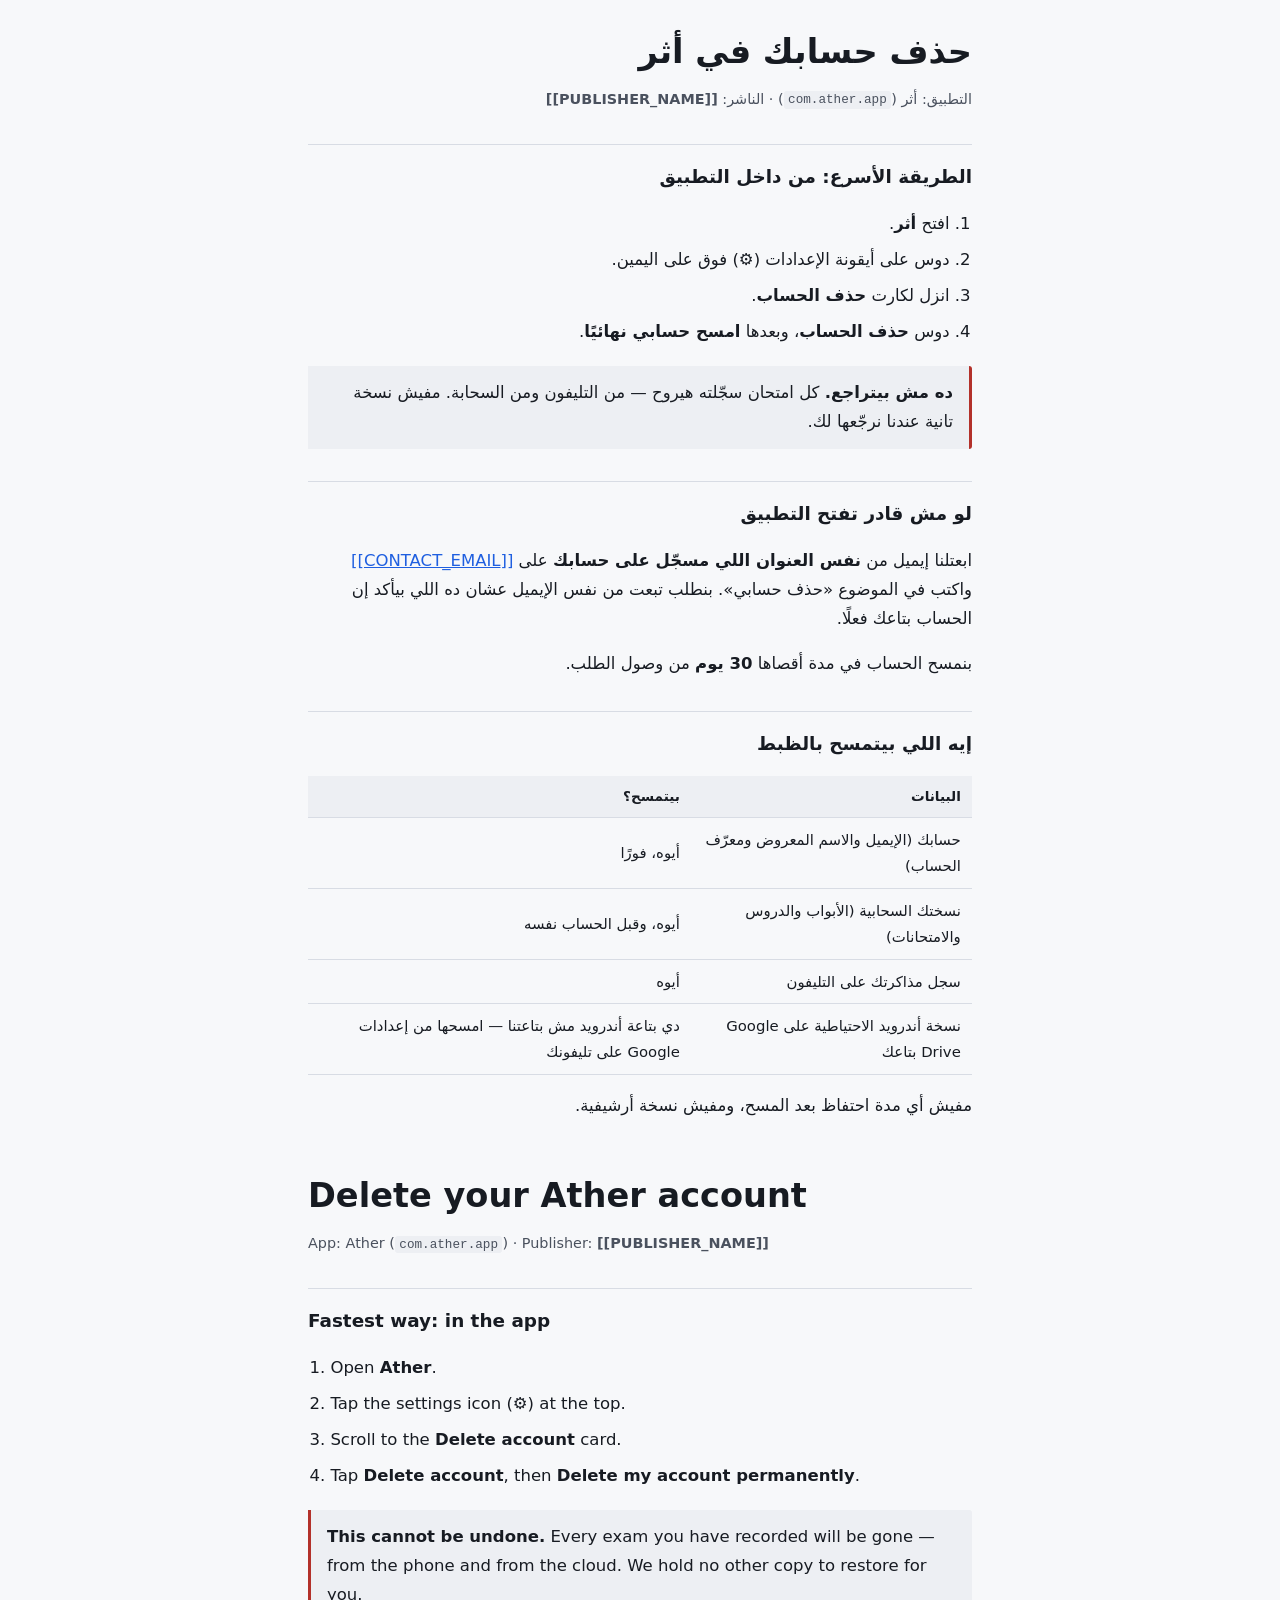
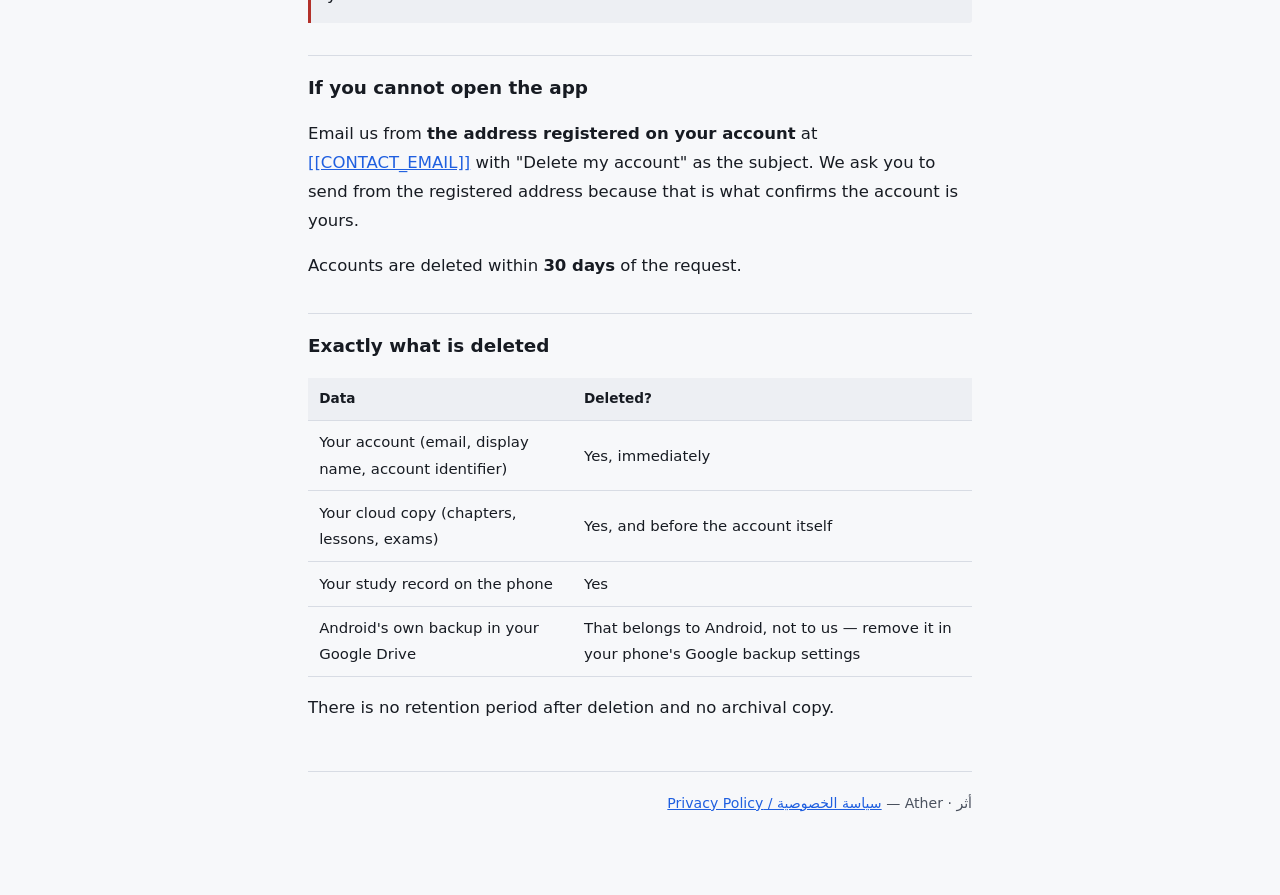
==== public/account-deletion.html @ fc00cdc5 "Write the two pages Play needs a URL for, and unpoint firebase.json from the dead app Play will not " ====
<!doctype html>
<html lang="ar" dir="rtl">
<head>
<meta charset="utf-8">
<meta name="viewport" content="width=device-width, initial-scale=1">
<title>حذف حسابك — أثر / Delete your account — Ather</title>
<style>
  :root {
    --ground: #F7F8FA; --surface: #FFFFFF; --ink: #171B22; --ink-soft: #4A515E;
    --rule: #D8DCE4; --accent: #1F5FE0; --sunk: #EDEFF3; --critical: #B3312A;
  }
  @media (prefers-color-scheme: dark) {
    :root {
      --ground: #12151B; --surface: #191D25; --ink: #E9ECF2; --ink-soft: #AAB2C0;
      --rule: #2E3540; --accent: #7BA5F5; --sunk: #21262F; --critical: #F08B82;
    }
  }
  * { box-sizing: border-box; }
  body {
    margin: 0; background: var(--ground); color: var(--ink);
    font-family: "Segoe UI", Tahoma, system-ui, -apple-system, sans-serif;
    font-size: 16.5px; line-height: 1.75;
  }
  .wrap { max-width: 44rem; margin: 0 auto; padding: 2rem 1.25rem 5rem; }
  h1 { font-size: clamp(1.6rem, 5vw, 2.1rem); line-height: 1.2; margin: 0 0 .4rem; }
  h2 { font-size: 1.15rem; margin: 2rem 0 .5rem; padding-top: 1rem; border-top: 1px solid var(--rule); }
  .meta { color: var(--ink-soft); font-size: .9rem; margin-bottom: 1.5rem; }
  ol { padding-inline-start: 1.4rem; }
  li { margin: .45rem 0; }
  .warn {
    background: var(--sunk); border-inline-start: 3px solid var(--critical);
    padding: .8rem 1rem; border-radius: 0 3px 3px 0; margin: 1.2rem 0;
  }
  table { border-collapse: collapse; width: 100%; margin: 1rem 0; font-size: .93rem; }
  th, td { text-align: start; padding: .55rem .7rem; border-bottom: 1px solid var(--rule); }
  th { background: var(--sunk); font-size: .85rem; }
  code { background: var(--sunk); padding: .1em .35em; border-radius: 3px; font-size: .88em; }
  a { color: var(--accent); }
  section[lang="en"] { direction: ltr; text-align: left; margin-top: 3.5rem; }
  footer { margin-top: 3rem; padding-top: 1.2rem; border-top: 1px solid var(--rule); color: var(--ink-soft); font-size: .88rem; }
</style>
</head>
<body>
<div class="wrap">

<section id="ar" lang="ar" dir="rtl">
<h1>حذف حسابك في أثر</h1>
<p class="meta">التطبيق: أثر (<code>com.ather.app</code>) · الناشر: <strong>[[PUBLISHER_NAME]]</strong></p>

<h2>الطريقة الأسرع: من داخل التطبيق</h2>
<ol>
  <li>افتح <strong>أثر</strong>.</li>
  <li>دوس على أيقونة الإعدادات (⚙) فوق على اليمين.</li>
  <li>انزل لكارت <strong>حذف الحساب</strong>.</li>
  <li>دوس <strong>حذف الحساب</strong>، وبعدها <strong>امسح حسابي نهائيًا</strong>.</li>
</ol>

<div class="warn">
  <strong>ده مش بيتراجع.</strong> كل امتحان سجّلته هيروح — من التليفون ومن السحابة.
  مفيش نسخة تانية عندنا نرجّعها لك.
</div>

<h2>لو مش قادر تفتح التطبيق</h2>
<p>
  ابعتلنا إيميل من <strong>نفس العنوان اللي مسجّل على حسابك</strong> على
  <a href="mailto:[[CONTACT_EMAIL]]?subject=Delete%20my%20Ather%20account">[[CONTACT_EMAIL]]</a>
  واكتب في الموضوع «حذف حسابي». بنطلب تبعت من نفس الإيميل عشان ده اللي بيأكد إن الحساب
  بتاعك فعلًا.
</p>
<p>بنمسح الحساب في مدة أقصاها <strong>30 يوم</strong> من وصول الطلب.</p>

<h2>إيه اللي بيتمسح بالظبط</h2>
<table>
  <tr><th>البيانات</th><th>بيتمسح؟</th></tr>
  <tr><td>حسابك (الإيميل والاسم المعروض ومعرّف الحساب)</td><td>أيوه، فورًا</td></tr>
  <tr><td>نسختك السحابية (الأبواب والدروس والامتحانات)</td><td>أيوه، وقبل الحساب نفسه</td></tr>
  <tr><td>سجل مذاكرتك على التليفون</td><td>أيوه</td></tr>
  <tr><td>نسخة أندرويد الاحتياطية على Google Drive بتاعك</td><td>دي بتاعة أندرويد مش بتاعتنا — امسحها من إعدادات Google على تليفونك</td></tr>
</table>
<p>مفيش أي مدة احتفاظ بعد المسح، ومفيش نسخة أرشيفية.</p>
</section>

<section id="en" lang="en" dir="ltr">
<h1>Delete your Ather account</h1>
<p class="meta">App: Ather (<code>com.ather.app</code>) · Publisher: <strong>[[PUBLISHER_NAME]]</strong></p>

<h2>Fastest way: in the app</h2>
<ol>
  <li>Open <strong>Ather</strong>.</li>
  <li>Tap the settings icon (⚙) at the top.</li>
  <li>Scroll to the <strong>Delete account</strong> card.</li>
  <li>Tap <strong>Delete account</strong>, then <strong>Delete my account permanently</strong>.</li>
</ol>

<div class="warn">
  <strong>This cannot be undone.</strong> Every exam you have recorded will be gone —
  from the phone and from the cloud. We hold no other copy to restore for you.
</div>

<h2>If you cannot open the app</h2>
<p>
  Email us from <strong>the address registered on your account</strong> at
  <a href="mailto:[[CONTACT_EMAIL]]?subject=Delete%20my%20Ather%20account">[[CONTACT_EMAIL]]</a>
  with "Delete my account" as the subject. We ask you to send from the registered address
  because that is what confirms the account is yours.
</p>
<p>Accounts are deleted within <strong>30 days</strong> of the request.</p>

<h2>Exactly what is deleted</h2>
<table>
  <tr><th>Data</th><th>Deleted?</th></tr>
  <tr><td>Your account (email, display name, account identifier)</td><td>Yes, immediately</td></tr>
  <tr><td>Your cloud copy (chapters, lessons, exams)</td><td>Yes, and before the account itself</td></tr>
  <tr><td>Your study record on the phone</td><td>Yes</td></tr>
  <tr><td>Android's own backup in your Google Drive</td><td>That belongs to Android, not to us — remove it in your phone's Google backup settings</td></tr>
</table>
<p>There is no retention period after deletion and no archival copy.</p>
</section>

<footer>
  أثر · Ather — <a href="./privacy.html">سياسة الخصوصية / Privacy Policy</a>
</footer>

</div>
</body>
</html>
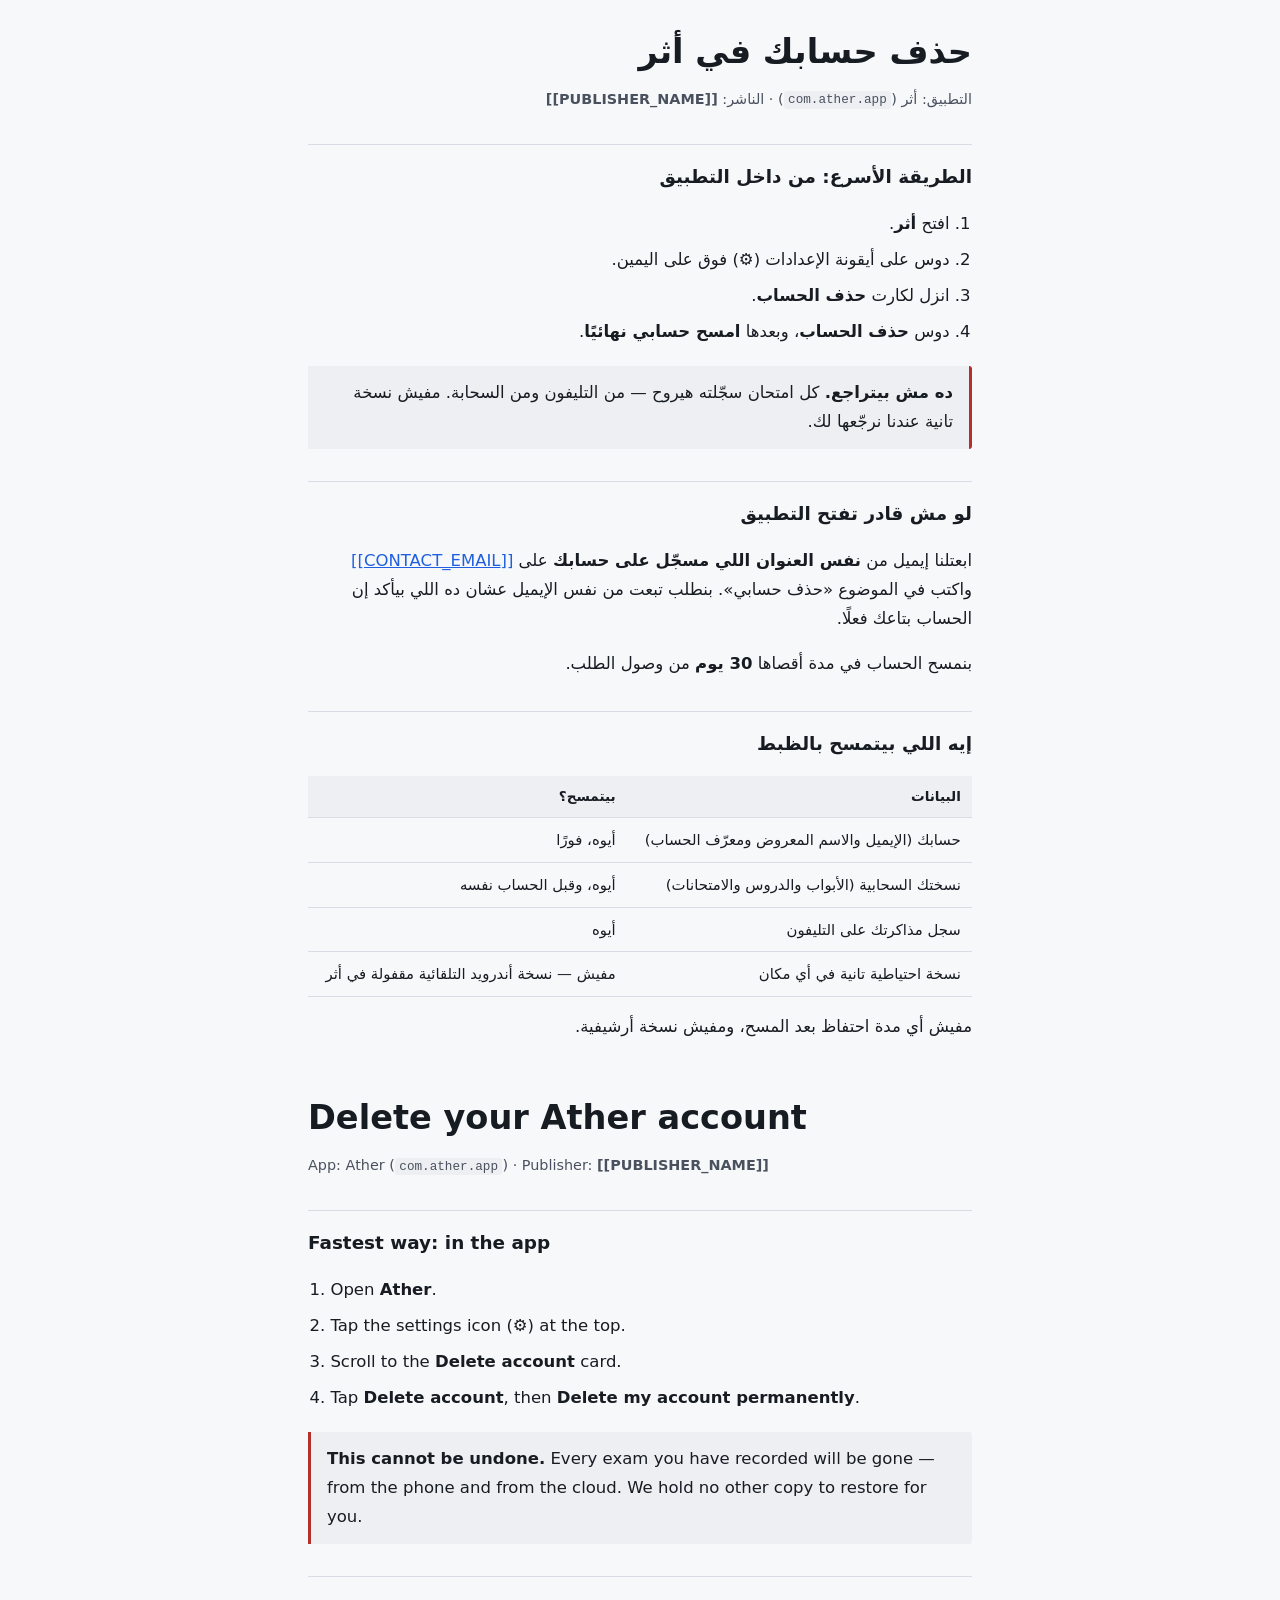
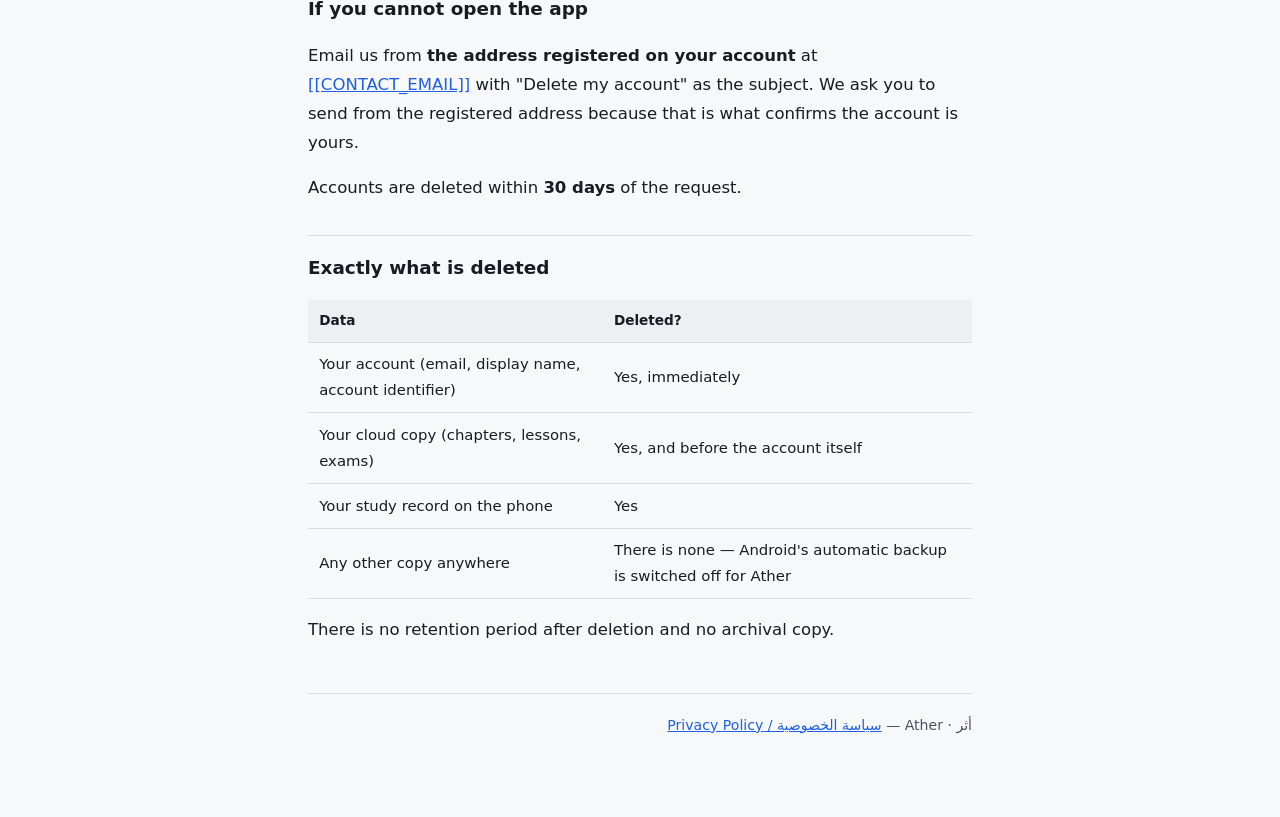
==== commit 9c1b317e: "Turn Android Auto Backup off, on both channels, and stop the policy claiming it The audit's correcte" ====
--- a/public/account-deletion.html
+++ b/public/account-deletion.html
@@ -75,7 +75,7 @@
   <tr><td>حسابك (الإيميل والاسم المعروض ومعرّف الحساب)</td><td>أيوه، فورًا</td></tr>
   <tr><td>نسختك السحابية (الأبواب والدروس والامتحانات)</td><td>أيوه، وقبل الحساب نفسه</td></tr>
   <tr><td>سجل مذاكرتك على التليفون</td><td>أيوه</td></tr>
-  <tr><td>نسخة أندرويد الاحتياطية على Google Drive بتاعك</td><td>دي بتاعة أندرويد مش بتاعتنا — امسحها من إعدادات Google على تليفونك</td></tr>
+  <tr><td>نسخة احتياطية تانية في أي مكان</td><td>مفيش — نسخة أندرويد التلقائية مقفولة في أثر</td></tr>
 </table>
 <p>مفيش أي مدة احتفاظ بعد المسح، ومفيش نسخة أرشيفية.</p>
 </section>
@@ -112,7 +112,7 @@
   <tr><td>Your account (email, display name, account identifier)</td><td>Yes, immediately</td></tr>
   <tr><td>Your cloud copy (chapters, lessons, exams)</td><td>Yes, and before the account itself</td></tr>
   <tr><td>Your study record on the phone</td><td>Yes</td></tr>
-  <tr><td>Android's own backup in your Google Drive</td><td>That belongs to Android, not to us — remove it in your phone's Google backup settings</td></tr>
+  <tr><td>Any other copy anywhere</td><td>There is none — Android's automatic backup is switched off for Ather</td></tr>
 </table>
 <p>There is no retention period after deletion and no archival copy.</p>
 </section>
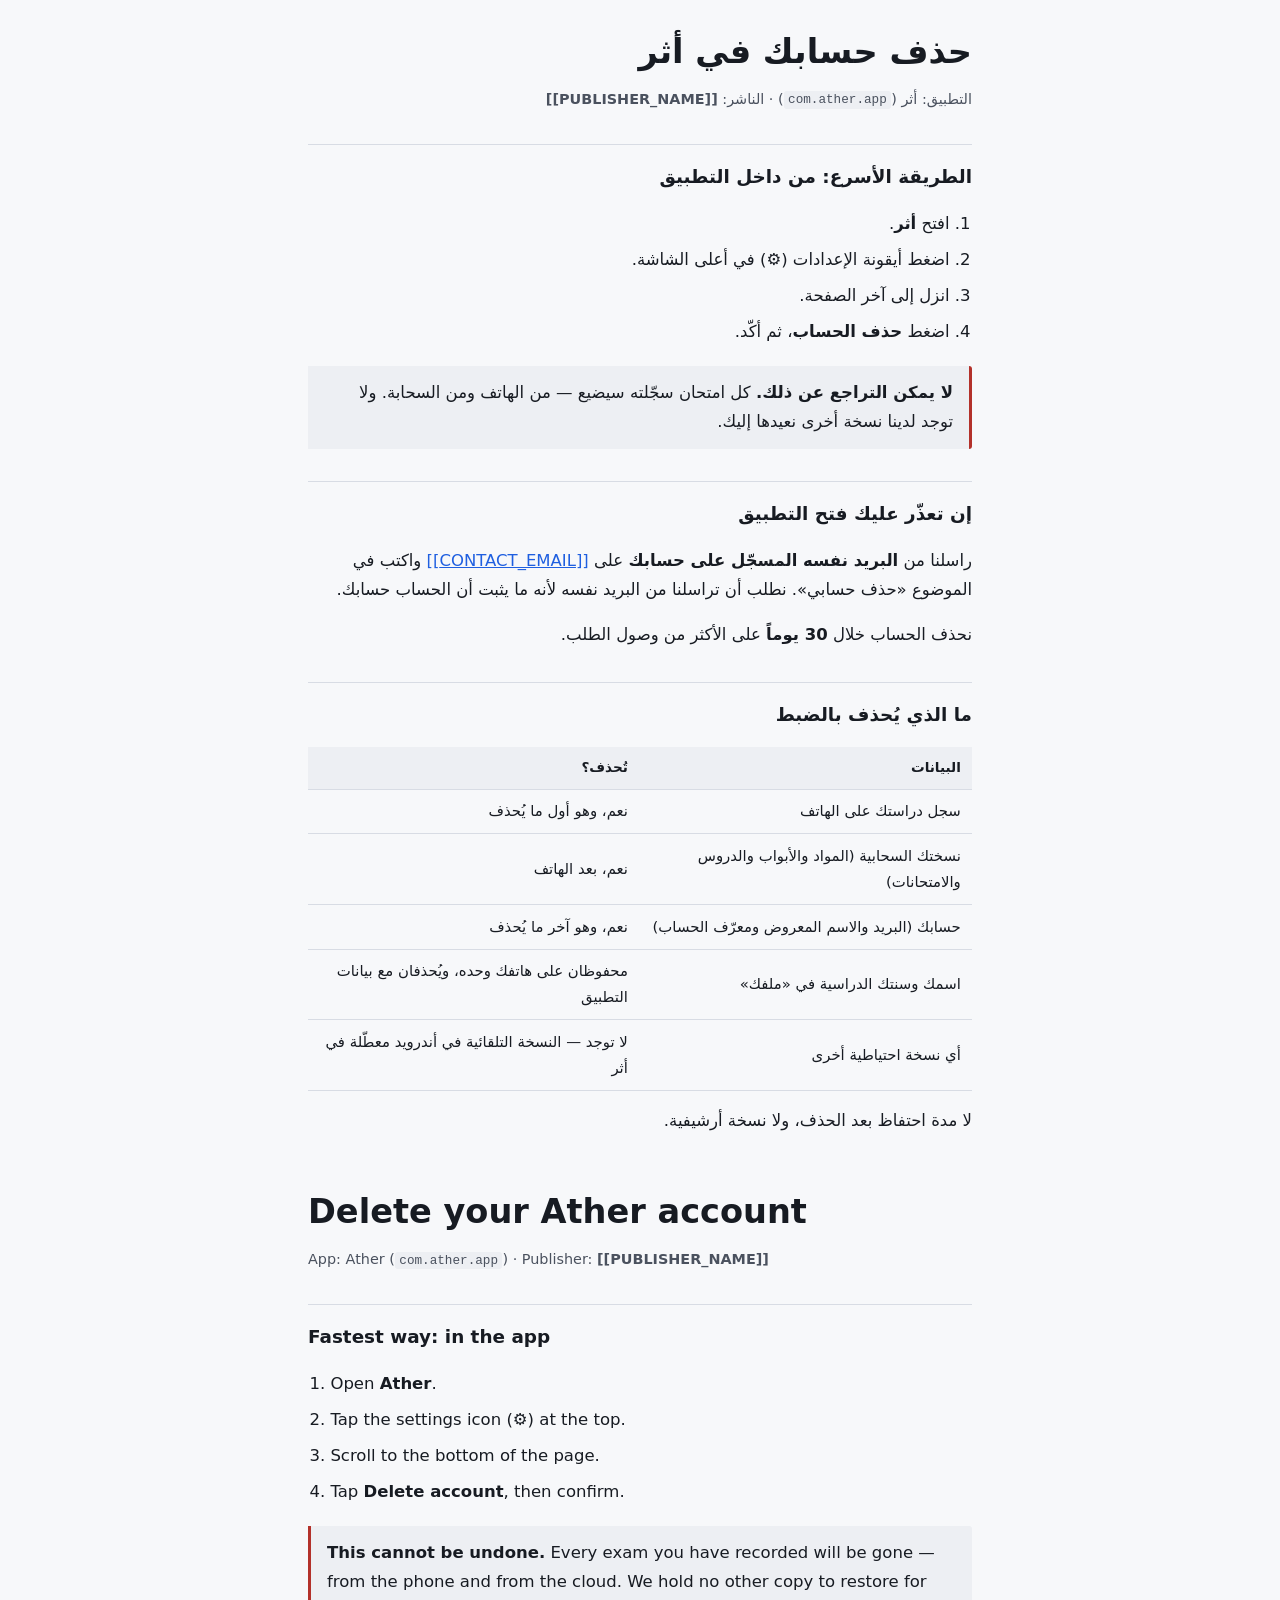
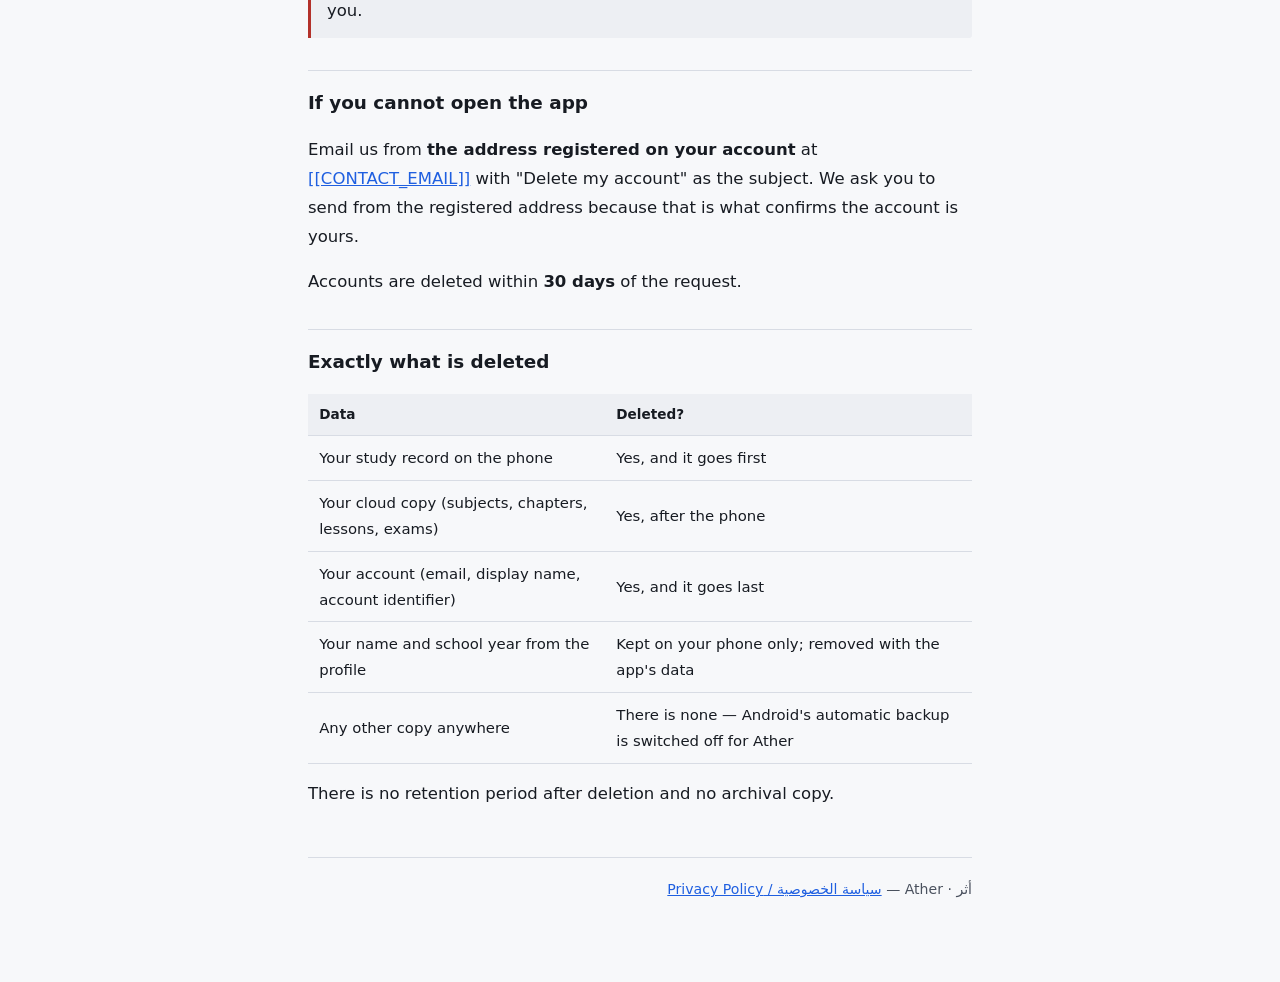
==== commit 6a4a3c35: "Give the site a front page, and correct two things the policy had wrong The privacy policy and the d" ====
--- a/public/account-deletion.html
+++ b/public/account-deletion.html
@@ -50,34 +50,35 @@
 <h2>الطريقة الأسرع: من داخل التطبيق</h2>
 <ol>
   <li>افتح <strong>أثر</strong>.</li>
-  <li>دوس على أيقونة الإعدادات (⚙) فوق على اليمين.</li>
-  <li>انزل لكارت <strong>حذف الحساب</strong>.</li>
-  <li>دوس <strong>حذف الحساب</strong>، وبعدها <strong>امسح حسابي نهائيًا</strong>.</li>
+  <li>اضغط أيقونة الإعدادات (⚙) في أعلى الشاشة.</li>
+  <li>انزل إلى آخر الصفحة.</li>
+  <li>اضغط <strong>حذف الحساب</strong>، ثم أكّد.</li>
 </ol>
 
 <div class="warn">
-  <strong>ده مش بيتراجع.</strong> كل امتحان سجّلته هيروح — من التليفون ومن السحابة.
-  مفيش نسخة تانية عندنا نرجّعها لك.
+  <strong>لا يمكن التراجع عن ذلك.</strong> كل امتحان سجّلته سيضيع — من الهاتف ومن
+  السحابة. ولا توجد لدينا نسخة أخرى نعيدها إليك.
 </div>
 
-<h2>لو مش قادر تفتح التطبيق</h2>
+<h2>إن تعذّر عليك فتح التطبيق</h2>
 <p>
-  ابعتلنا إيميل من <strong>نفس العنوان اللي مسجّل على حسابك</strong> على
+  راسلنا من <strong>البريد نفسه المسجّل على حسابك</strong> على
   <a href="mailto:[[CONTACT_EMAIL]]?subject=Delete%20my%20Ather%20account">[[CONTACT_EMAIL]]</a>
-  واكتب في الموضوع «حذف حسابي». بنطلب تبعت من نفس الإيميل عشان ده اللي بيأكد إن الحساب
-  بتاعك فعلًا.
+  واكتب في الموضوع «حذف حسابي». نطلب أن تراسلنا من البريد نفسه لأنه ما يثبت أن الحساب
+  حسابك.
 </p>
-<p>بنمسح الحساب في مدة أقصاها <strong>30 يوم</strong> من وصول الطلب.</p>
+<p>نحذف الحساب خلال <strong>30 يوماً</strong> على الأكثر من وصول الطلب.</p>
 
-<h2>إيه اللي بيتمسح بالظبط</h2>
+<h2>ما الذي يُحذف بالضبط</h2>
 <table>
-  <tr><th>البيانات</th><th>بيتمسح؟</th></tr>
-  <tr><td>حسابك (الإيميل والاسم المعروض ومعرّف الحساب)</td><td>أيوه، فورًا</td></tr>
-  <tr><td>نسختك السحابية (الأبواب والدروس والامتحانات)</td><td>أيوه، وقبل الحساب نفسه</td></tr>
-  <tr><td>سجل مذاكرتك على التليفون</td><td>أيوه</td></tr>
-  <tr><td>نسخة احتياطية تانية في أي مكان</td><td>مفيش — نسخة أندرويد التلقائية مقفولة في أثر</td></tr>
+  <tr><th>البيانات</th><th>تُحذف؟</th></tr>
+  <tr><td>سجل دراستك على الهاتف</td><td>نعم، وهو أول ما يُحذف</td></tr>
+  <tr><td>نسختك السحابية (المواد والأبواب والدروس والامتحانات)</td><td>نعم، بعد الهاتف</td></tr>
+  <tr><td>حسابك (البريد والاسم المعروض ومعرّف الحساب)</td><td>نعم، وهو آخر ما يُحذف</td></tr>
+  <tr><td>اسمك وسنتك الدراسية في «ملفك»</td><td>محفوظان على هاتفك وحده، ويُحذفان مع بيانات التطبيق</td></tr>
+  <tr><td>أي نسخة احتياطية أخرى</td><td>لا توجد — النسخة التلقائية في أندرويد معطّلة في أثر</td></tr>
 </table>
-<p>مفيش أي مدة احتفاظ بعد المسح، ومفيش نسخة أرشيفية.</p>
+<p>لا مدة احتفاظ بعد الحذف، ولا نسخة أرشيفية.</p>
 </section>
 
 <section id="en" lang="en" dir="ltr">
@@ -88,8 +89,8 @@
 <ol>
   <li>Open <strong>Ather</strong>.</li>
   <li>Tap the settings icon (⚙) at the top.</li>
-  <li>Scroll to the <strong>Delete account</strong> card.</li>
-  <li>Tap <strong>Delete account</strong>, then <strong>Delete my account permanently</strong>.</li>
+  <li>Scroll to the bottom of the page.</li>
+  <li>Tap <strong>Delete account</strong>, then confirm.</li>
 </ol>
 
 <div class="warn">
@@ -109,9 +110,10 @@
 <h2>Exactly what is deleted</h2>
 <table>
   <tr><th>Data</th><th>Deleted?</th></tr>
-  <tr><td>Your account (email, display name, account identifier)</td><td>Yes, immediately</td></tr>
-  <tr><td>Your cloud copy (chapters, lessons, exams)</td><td>Yes, and before the account itself</td></tr>
-  <tr><td>Your study record on the phone</td><td>Yes</td></tr>
+  <tr><td>Your study record on the phone</td><td>Yes, and it goes first</td></tr>
+  <tr><td>Your cloud copy (subjects, chapters, lessons, exams)</td><td>Yes, after the phone</td></tr>
+  <tr><td>Your account (email, display name, account identifier)</td><td>Yes, and it goes last</td></tr>
+  <tr><td>Your name and school year from the profile</td><td>Kept on your phone only; removed with the app's data</td></tr>
   <tr><td>Any other copy anywhere</td><td>There is none — Android's automatic backup is switched off for Ather</td></tr>
 </table>
 <p>There is no retention period after deletion and no archival copy.</p>
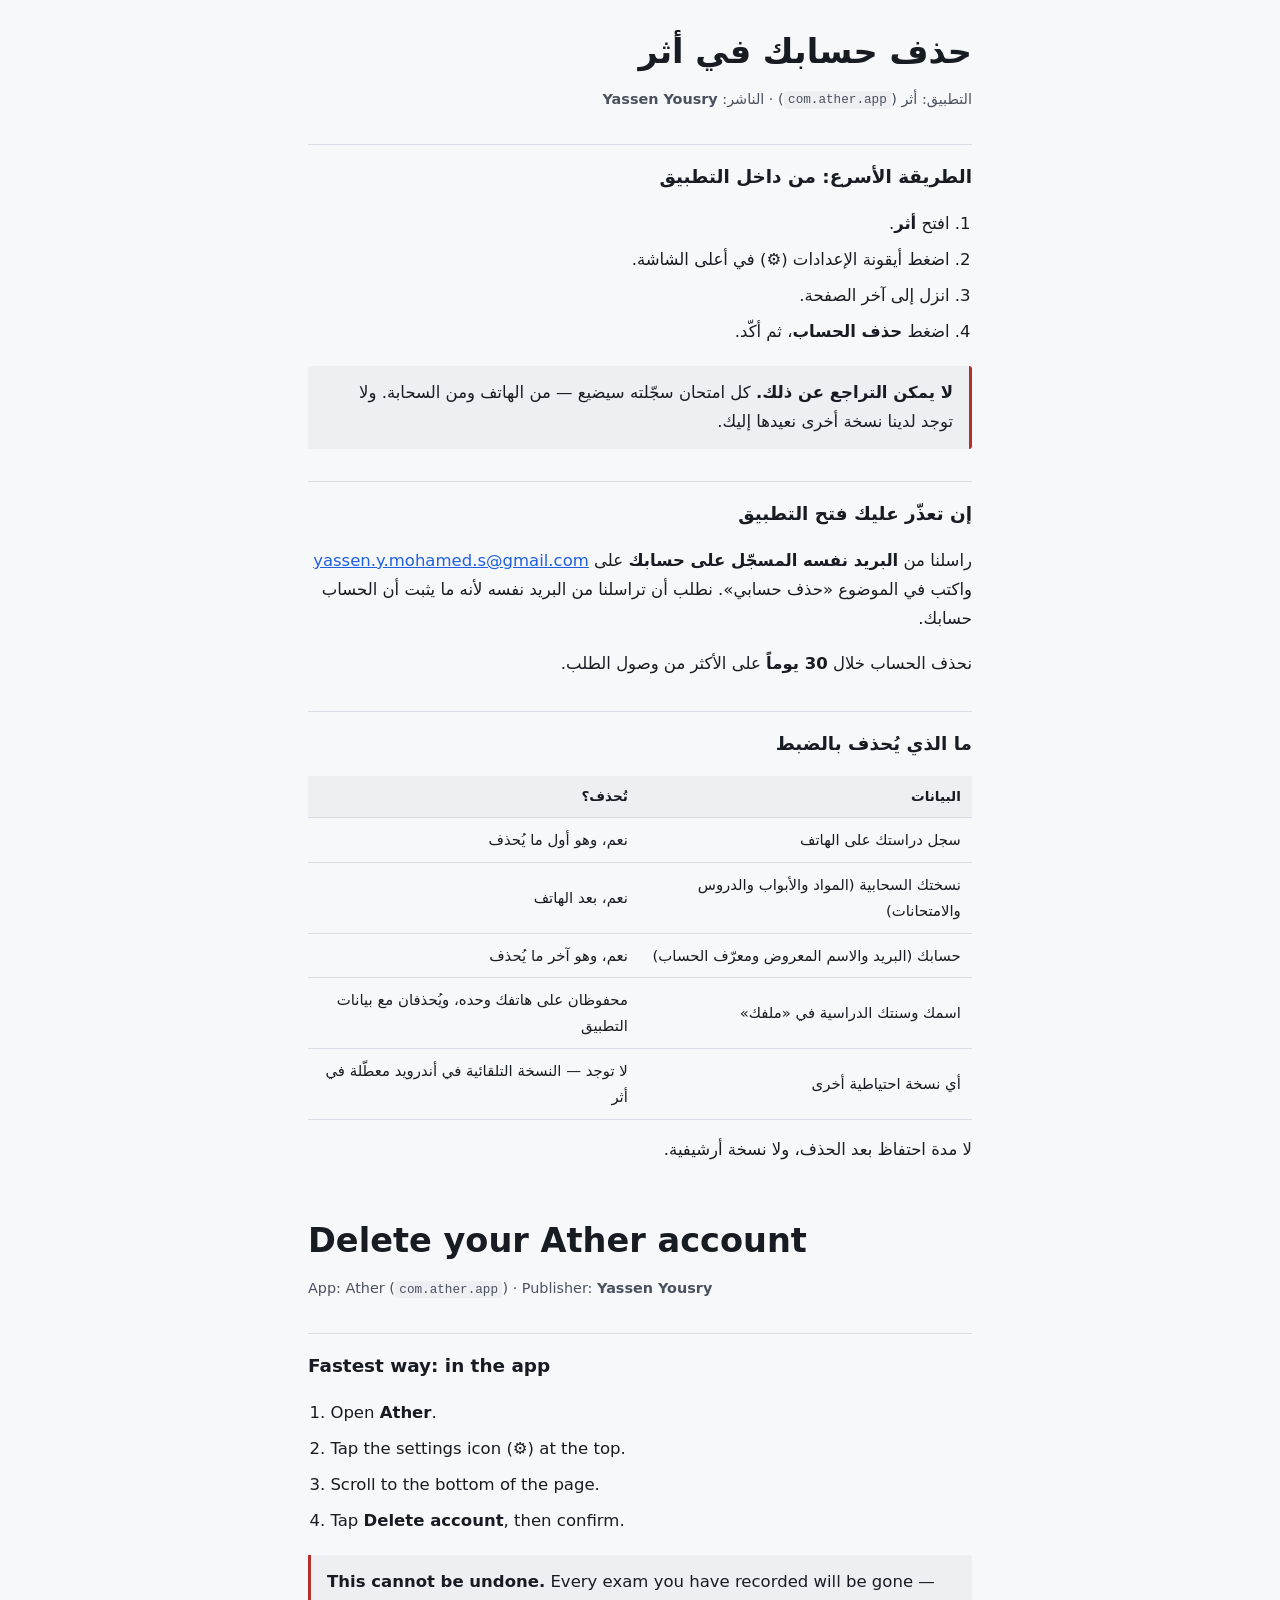
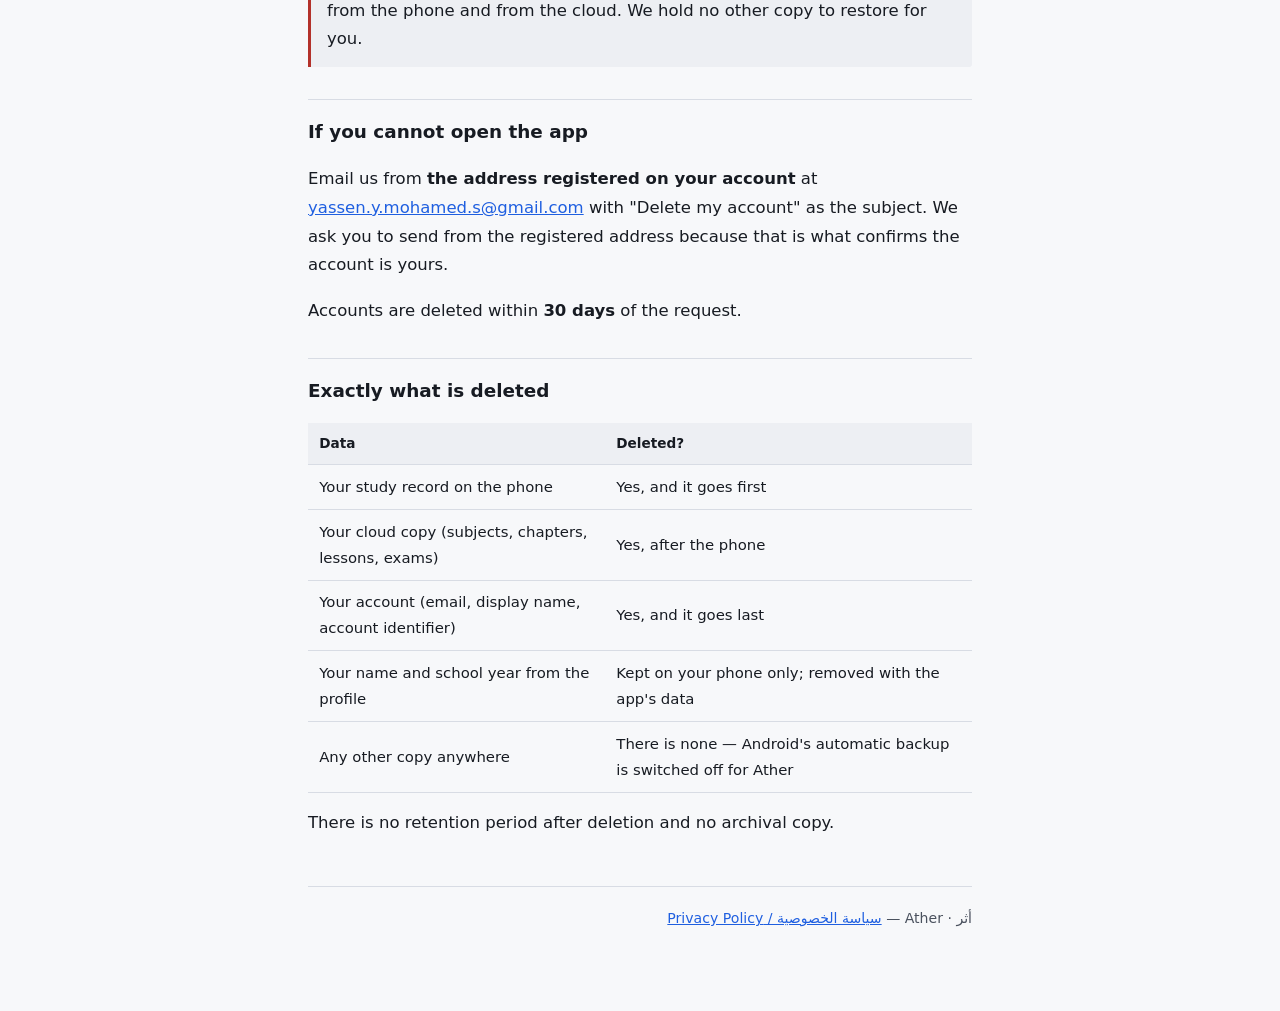
==== commit ce87b922: "Replace the delete guard with a recycle bin, and put "+" where the subjects are Three changes the ow" ====
--- a/public/account-deletion.html
+++ b/public/account-deletion.html
@@ -45,7 +45,7 @@
 
 <section id="ar" lang="ar" dir="rtl">
 <h1>حذف حسابك في أثر</h1>
-<p class="meta">التطبيق: أثر (<code>com.ather.app</code>) · الناشر: <strong>[[PUBLISHER_NAME]]</strong></p>
+<p class="meta">التطبيق: أثر (<code>com.ather.app</code>) · الناشر: <strong>Yassen Yousry</strong></p>
 
 <h2>الطريقة الأسرع: من داخل التطبيق</h2>
 <ol>
@@ -63,7 +63,7 @@
 <h2>إن تعذّر عليك فتح التطبيق</h2>
 <p>
   راسلنا من <strong>البريد نفسه المسجّل على حسابك</strong> على
-  <a href="mailto:[[CONTACT_EMAIL]]?subject=Delete%20my%20Ather%20account">[[CONTACT_EMAIL]]</a>
+  <a href="mailto:yassen.y.mohamed.s@gmail.com?subject=Delete%20my%20Ather%20account">yassen.y.mohamed.s@gmail.com</a>
   واكتب في الموضوع «حذف حسابي». نطلب أن تراسلنا من البريد نفسه لأنه ما يثبت أن الحساب
   حسابك.
 </p>
@@ -83,7 +83,7 @@
 
 <section id="en" lang="en" dir="ltr">
 <h1>Delete your Ather account</h1>
-<p class="meta">App: Ather (<code>com.ather.app</code>) · Publisher: <strong>[[PUBLISHER_NAME]]</strong></p>
+<p class="meta">App: Ather (<code>com.ather.app</code>) · Publisher: <strong>Yassen Yousry</strong></p>
 
 <h2>Fastest way: in the app</h2>
 <ol>
@@ -101,7 +101,7 @@
 <h2>If you cannot open the app</h2>
 <p>
   Email us from <strong>the address registered on your account</strong> at
-  <a href="mailto:[[CONTACT_EMAIL]]?subject=Delete%20my%20Ather%20account">[[CONTACT_EMAIL]]</a>
+  <a href="mailto:yassen.y.mohamed.s@gmail.com?subject=Delete%20my%20Ather%20account">yassen.y.mohamed.s@gmail.com</a>
   with "Delete my account" as the subject. We ask you to send from the registered address
   because that is what confirms the account is yours.
 </p>
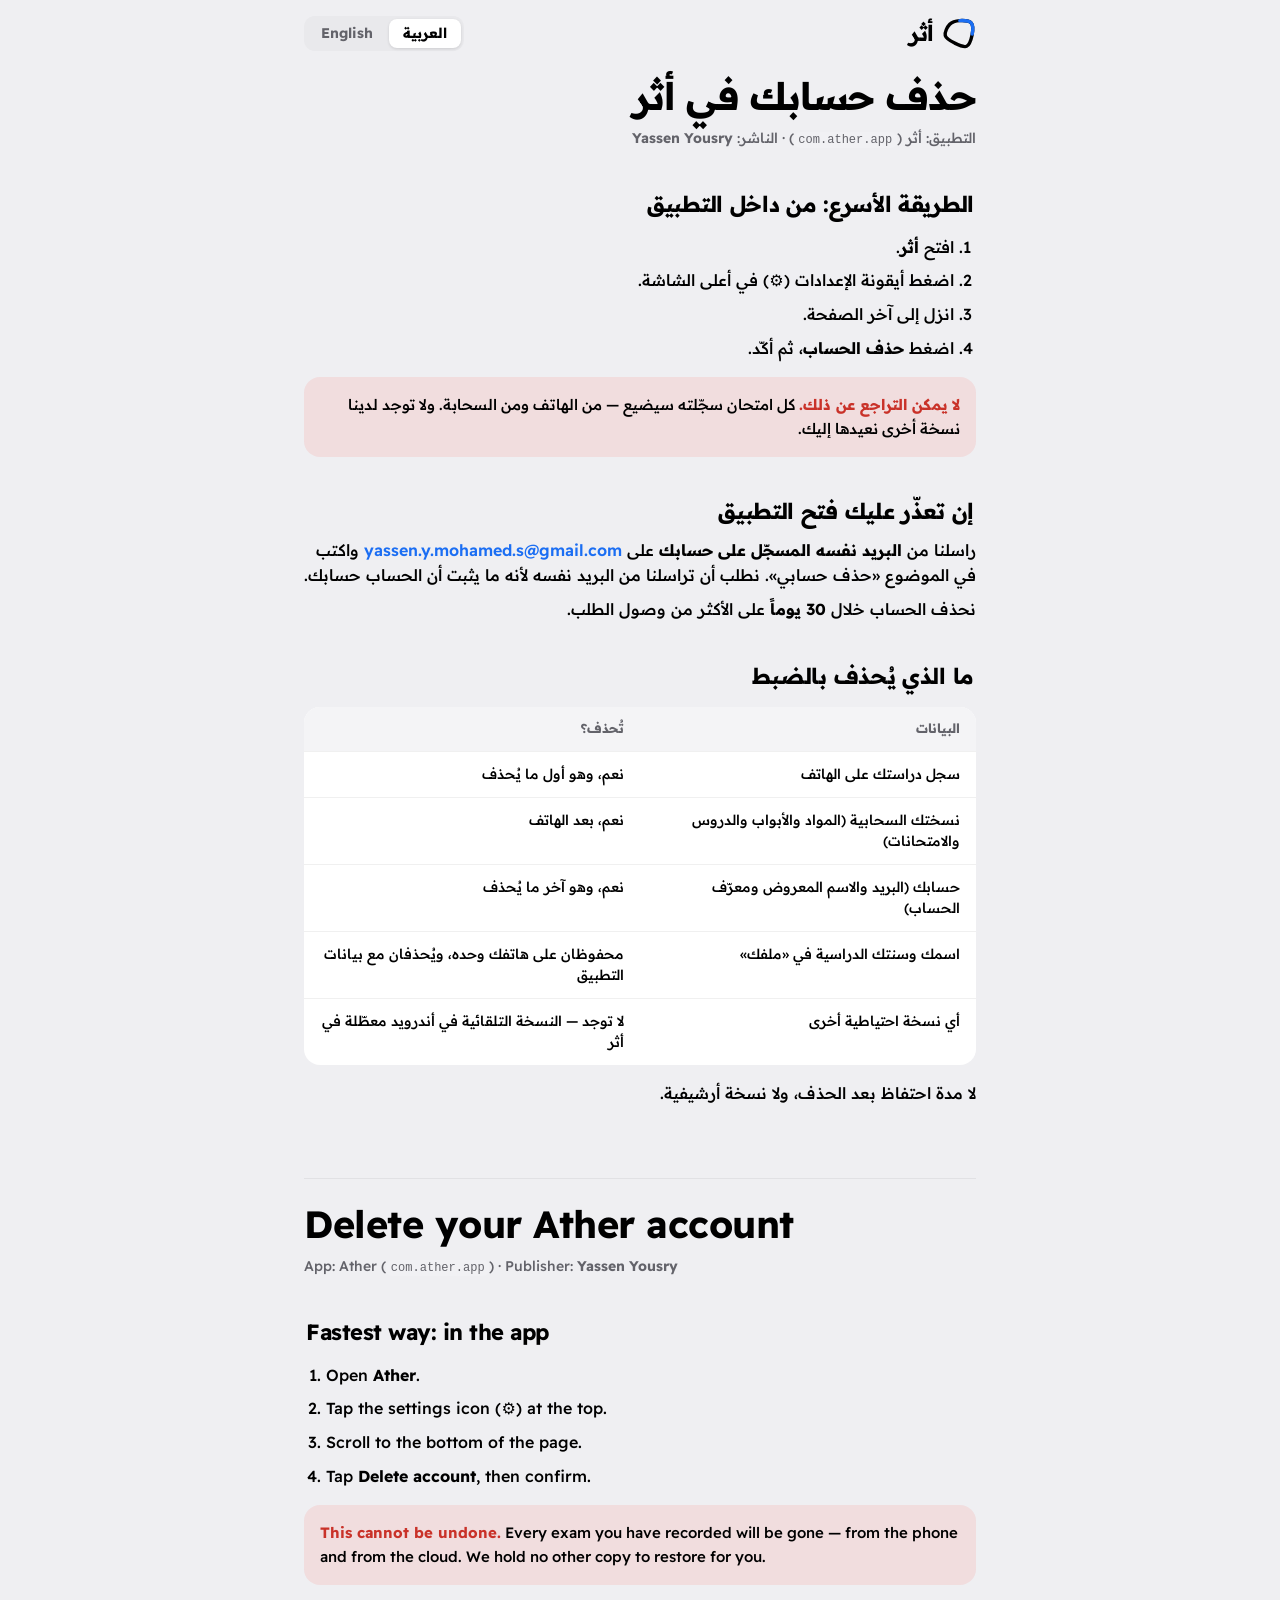
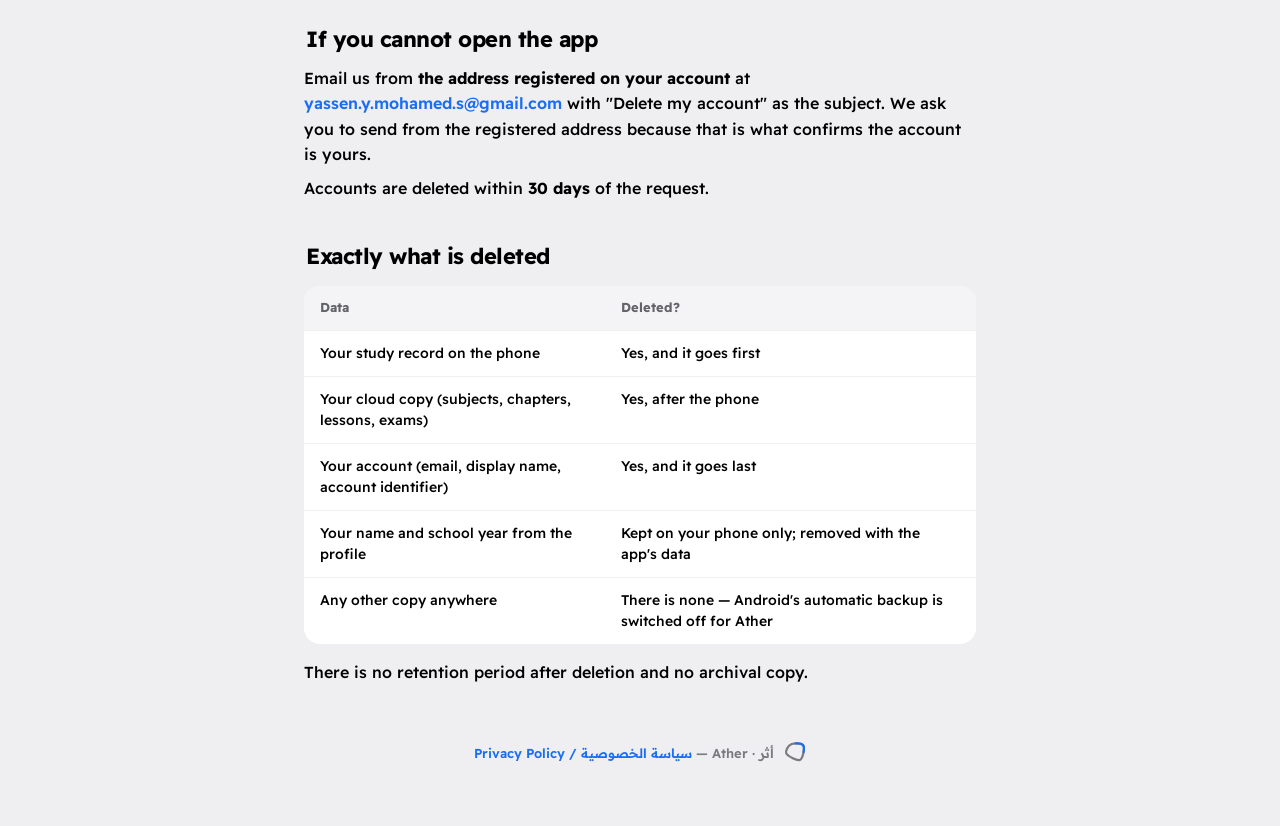
==== commit 1c177852: "site: rebuild the three pages on the app's own design system public/assets/ather.css transcribes the" ====
--- a/public/account-deletion.html
+++ b/public/account-deletion.html
@@ -4,44 +4,36 @@
 <meta charset="utf-8">
 <meta name="viewport" content="width=device-width, initial-scale=1">
 <title>حذف حسابك — أثر / Delete your account — Ather</title>
-<style>
-  :root {
-    --ground: #F7F8FA; --surface: #FFFFFF; --ink: #171B22; --ink-soft: #4A515E;
-    --rule: #D8DCE4; --accent: #1F5FE0; --sunk: #EDEFF3; --critical: #B3312A;
-  }
-  @media (prefers-color-scheme: dark) {
-    :root {
-      --ground: #12151B; --surface: #191D25; --ink: #E9ECF2; --ink-soft: #AAB2C0;
-      --rule: #2E3540; --accent: #7BA5F5; --sunk: #21262F; --critical: #F08B82;
-    }
-  }
-  * { box-sizing: border-box; }
-  body {
-    margin: 0; background: var(--ground); color: var(--ink);
-    font-family: "Segoe UI", Tahoma, system-ui, -apple-system, sans-serif;
-    font-size: 16.5px; line-height: 1.75;
-  }
-  .wrap { max-width: 44rem; margin: 0 auto; padding: 2rem 1.25rem 5rem; }
-  h1 { font-size: clamp(1.6rem, 5vw, 2.1rem); line-height: 1.2; margin: 0 0 .4rem; }
-  h2 { font-size: 1.15rem; margin: 2rem 0 .5rem; padding-top: 1rem; border-top: 1px solid var(--rule); }
-  .meta { color: var(--ink-soft); font-size: .9rem; margin-bottom: 1.5rem; }
-  ol { padding-inline-start: 1.4rem; }
-  li { margin: .45rem 0; }
-  .warn {
-    background: var(--sunk); border-inline-start: 3px solid var(--critical);
-    padding: .8rem 1rem; border-radius: 0 3px 3px 0; margin: 1.2rem 0;
-  }
-  table { border-collapse: collapse; width: 100%; margin: 1rem 0; font-size: .93rem; }
-  th, td { text-align: start; padding: .55rem .7rem; border-bottom: 1px solid var(--rule); }
-  th { background: var(--sunk); font-size: .85rem; }
-  code { background: var(--sunk); padding: .1em .35em; border-radius: 3px; font-size: .88em; }
-  a { color: var(--accent); }
-  section[lang="en"] { direction: ltr; text-align: left; margin-top: 3.5rem; }
-  footer { margin-top: 3rem; padding-top: 1.2rem; border-top: 1px solid var(--rule); color: var(--ink-soft); font-size: .88rem; }
-</style>
+<meta name="theme-color" content="#EFEFF2" media="(prefers-color-scheme: light)">
+<meta name="theme-color" content="#000000" media="(prefers-color-scheme: dark)">
+<link rel="icon" href="./assets/icon.svg" type="image/svg+xml">
+<link rel="preload" href="./assets/ReadexPro.ttf" as="font" type="font/ttf" crossorigin>
+<link rel="stylesheet" href="./assets/ather.css">
 </head>
 <body>
+
+<!-- The mark, from assets/branding/glyph-mastery.svg: the loop in the ink
+     colour, a quarter of it drawn in the accent -- mastery, partly earned. -->
+<svg width="0" height="0" style="position:absolute" aria-hidden="true">
+  <symbol id="mark" viewBox="8 16 80 76">
+    <g fill="none" stroke-width="8" stroke-linejoin="round">
+      <path stroke="currentColor" d="M50 22.48 C58.46 22.05 72.24 22.77 77.02 28.45 C81.80 34.13 80.56 47.48 78.7 56.55 C76.84 65.62 72.65 79.73 65.83 82.87 C59.01 86.01 46.14 79.54 37.78 75.37 C29.42 71.20 17.61 65.22 15.68 57.83 C13.75 50.44 20.51 36.94 26.23 31.05 C31.95 25.16 41.54 22.91 50 22.48 Z"/>
+      <path style="stroke:var(--accent)" stroke-linecap="round" pathLength="100" stroke-dasharray="27 100" d="M50 22.48 C58.46 22.05 72.24 22.77 77.02 28.45 C81.80 34.13 80.56 47.48 78.7 56.55 C76.84 65.62 72.65 79.73 65.83 82.87 C59.01 86.01 46.14 79.54 37.78 75.37 C29.42 71.20 17.61 65.22 15.68 57.83 C13.75 50.44 20.51 36.94 26.23 31.05 C31.95 25.16 41.54 22.91 50 22.48 Z"/>
+    </g>
+  </symbol>
+  <symbol id="down" viewBox="0 0 24 24">
+    <path d="M12 4v11m0 0-4.5-4.5M12 15l4.5-4.5M5 19.5h14" fill="none" stroke="currentColor" stroke-width="2.2" stroke-linecap="round" stroke-linejoin="round"/>
+  </symbol>
+</svg>
 <div class="wrap">
+
+<header class="topbar">
+  <a class="brand" href="./"><svg class="mark" aria-hidden="true"><use href="#mark"/></svg>أثر</a>
+  <nav class="seg" aria-label="اللغة / Language">
+    <a href="#ar" aria-current="true">العربية</a>
+    <a href="#en" lang="en">English</a>
+  </nav>
+</header>
 
 <section id="ar" lang="ar" dir="rtl">
 <h1>حذف حسابك في أثر</h1>
@@ -70,14 +62,14 @@
 <p>نحذف الحساب خلال <strong>30 يوماً</strong> على الأكثر من وصول الطلب.</p>
 
 <h2>ما الذي يُحذف بالضبط</h2>
-<table>
+<div class="table-card"><table>
   <tr><th>البيانات</th><th>تُحذف؟</th></tr>
   <tr><td>سجل دراستك على الهاتف</td><td>نعم، وهو أول ما يُحذف</td></tr>
   <tr><td>نسختك السحابية (المواد والأبواب والدروس والامتحانات)</td><td>نعم، بعد الهاتف</td></tr>
   <tr><td>حسابك (البريد والاسم المعروض ومعرّف الحساب)</td><td>نعم، وهو آخر ما يُحذف</td></tr>
   <tr><td>اسمك وسنتك الدراسية في «ملفك»</td><td>محفوظان على هاتفك وحده، ويُحذفان مع بيانات التطبيق</td></tr>
   <tr><td>أي نسخة احتياطية أخرى</td><td>لا توجد — النسخة التلقائية في أندرويد معطّلة في أثر</td></tr>
-</table>
+</table></div>
 <p>لا مدة احتفاظ بعد الحذف، ولا نسخة أرشيفية.</p>
 </section>
 
@@ -108,19 +100,19 @@
 <p>Accounts are deleted within <strong>30 days</strong> of the request.</p>
 
 <h2>Exactly what is deleted</h2>
-<table>
+<div class="table-card"><table>
   <tr><th>Data</th><th>Deleted?</th></tr>
   <tr><td>Your study record on the phone</td><td>Yes, and it goes first</td></tr>
   <tr><td>Your cloud copy (subjects, chapters, lessons, exams)</td><td>Yes, after the phone</td></tr>
   <tr><td>Your account (email, display name, account identifier)</td><td>Yes, and it goes last</td></tr>
   <tr><td>Your name and school year from the profile</td><td>Kept on your phone only; removed with the app's data</td></tr>
   <tr><td>Any other copy anywhere</td><td>There is none — Android's automatic backup is switched off for Ather</td></tr>
-</table>
+</table></div>
 <p>There is no retention period after deletion and no archival copy.</p>
 </section>
 
 <footer>
-  أثر · Ather — <a href="./privacy.html">سياسة الخصوصية / Privacy Policy</a>
+  <svg class="mark" aria-hidden="true"><use href="#mark"/></svg>  أثر · Ather — <a href="./privacy">سياسة الخصوصية / Privacy Policy</a>
 </footer>
 
 </div>
--- a/public/assets/ather.css
+++ b/public/assets/ather.css
@@ -0,0 +1,433 @@
+/*
+ * Ather's design system, transcribed for the web.
+ *
+ * Every value here is copied from the app, not approximated. When the app's
+ * tokens move, these move with them -- a site that looks like a different
+ * product is a site nobody trusts to describe this one.
+ *
+ *   colours     lib/core/theme/app_colors.dart     (AppColors.light / .dark)
+ *   type        lib/core/theme/app_typography.dart (ReadexPro, wght axis, tabular figures)
+ *   spacing     lib/core/theme/app_spacing.dart    (AppSpacing, AppRadius, AppSizes)
+ *   motion      lib/core/theme/app_spacing.dart    (AppMotion curves and durations)
+ *   mark        assets/branding/glyph-mastery.svg
+ */
+
+@font-face {
+  font-family: "ReadexPro";
+  src: url("./ReadexPro.ttf") format("truetype");
+  font-weight: 200 700;
+  font-display: swap;
+}
+
+/* ---- AppColors.light ---------------------------------------------------- */
+:root {
+  color-scheme: light dark;
+
+  --page: #EFEFF2;
+  --card: #FFFFFF;
+  --muted: #F4F4F6;
+  --fill: #F1F1F4;
+  --track: #E9E9EC;
+  --text: #000000;
+  --text-2: #63636A;
+  --text-3: #7A7A80;
+  --primary: #000000;
+  --on-primary: #FFFFFF;
+  --accent: #1B6EF3;
+  --on-accent: #FFFFFF;
+  --accent-soft: rgba(27, 110, 243, .12);
+  --wrong: #FF3B30;
+  --wrong-tint: rgba(255, 59, 48, .10);
+  --wrong-text: #C93229;
+  --right: #34C759;
+  --right-text: #1B7F3B;
+  --divider: rgba(0, 0, 0, .06);
+  --glass-border: rgba(0, 0, 0, .07);
+
+  /* AppSpacing */
+  --s-xxs: 4px; --s-xs: 8px; --s-md: 12px; --s-xl: 16px; --s-xxl: 20px; --s-xxxl: 24px;
+  --text-gap: 6px;
+  --page-margin: 16px;
+  --card-padding: 16px;
+  --list-gap: 12px;
+
+  /* AppRadius */
+  --r-card: 16px; --r-button: 14px; --r-input: 12px; --r-segment: 8px;
+  --r-sheet: 22px; --r-pill: 999px;
+
+  /* AppSizes */
+  --primary-button: 52px;
+  --header-button: 36px;
+  --bar-track: 8px;
+
+  /* AppMotion */
+  --ease-standard: cubic-bezier(.23, 1, .32, 1);
+  --ease-press: cubic-bezier(.34, 1.4, .64, 1);
+  --enter: 260ms;
+  --enter-rise: 12px;
+  --stagger: 40ms;
+  --press: 140ms;
+}
+
+/* ---- AppColors.dark ----------------------------------------------------- */
+@media (prefers-color-scheme: dark) {
+  :root {
+    --page: #000000;
+    --card: #1C1C1E;
+    --muted: #161618;
+    --fill: #2A2A2E;
+    --track: #2C2C2E;
+    --text: #FFFFFF;
+    --text-2: #A1A1A8;
+    --text-3: #88888E;
+    --primary: #FFFFFF;
+    --on-primary: #000000;
+    --accent: #4D9BFF;
+    --on-accent: #04203F;
+    --accent-soft: rgba(77, 155, 255, .18);
+    --wrong-tint: rgba(255, 59, 48, .15);
+    --wrong-text: #FF3B30;
+    --right-text: #34C759;
+    --divider: rgba(255, 255, 255, .08);
+    --glass-border: rgba(255, 255, 255, .10);
+  }
+}
+
+/* ---- Base --------------------------------------------------------------- */
+*, *::before, *::after { box-sizing: border-box; }
+
+html { -webkit-text-size-adjust: 100%; scroll-behavior: smooth; }
+
+body {
+  margin: 0;
+  background: var(--page);
+  color: var(--text);
+  font-family: "ReadexPro", system-ui, -apple-system, "Segoe UI", Tahoma, sans-serif;
+  /* AppTypography.body is 15/1.5 medium. Pages here are read end to end, so
+     one step up for long prose -- same weight, same family. */
+  font-size: 16px;
+  font-weight: 500;
+  line-height: 1.6;
+  /* The app sets tabular figures on every style (AppTypography._tabular). */
+  font-feature-settings: "tnum" 1;
+  -webkit-font-smoothing: antialiased;
+  text-rendering: optimizeLegibility;
+}
+
+.wrap {
+  max-width: 44rem;
+  margin: 0 auto;
+  padding: var(--s-xl) var(--page-margin) 64px;
+}
+
+a { color: var(--accent); text-decoration: none; font-weight: 600; }
+a:hover { text-decoration: underline; text-underline-offset: 3px; }
+a:focus-visible, .btn:focus-visible, .seg a:focus-visible {
+  outline: 2px solid var(--accent);
+  outline-offset: 2px;
+  border-radius: var(--r-segment);
+}
+
+p, li { margin: var(--s-xs) 0; }
+strong { font-weight: 700; }
+
+/* AppTypography: lockWordmark 38 · today 32 · sectionTitle 22 · cardTitle 16 */
+h1 {
+  font-size: clamp(30px, 8vw, 38px);
+  font-weight: 700;
+  letter-spacing: -.6px;
+  line-height: 1.15;
+  margin: 0 0 var(--s-xs);
+}
+h2 {
+  font-size: 22px;
+  font-weight: 700;
+  letter-spacing: -.3px;
+  line-height: 1.3;
+  margin: 40px 2px var(--s-md);   /* SectionTitle: opticalInset 2 */
+}
+h3 {
+  font-size: 17px;                 /* rowTitle */
+  font-weight: 700;
+  line-height: 1.3;
+  margin: var(--s-xxxl) 0 var(--s-xxs);
+}
+[lang="en"] h1, [lang="en"] h2 { letter-spacing: -.5px; }
+
+.secondary { color: var(--text-2); font-size: 14px; line-height: 1.5; }
+.meta { color: var(--text-2); font-size: 14px; line-height: 1.6; margin-bottom: var(--s-xxxl); }
+
+code {
+  background: var(--fill);
+  border-radius: 6px;
+  padding: .1em .4em;
+  font-family: ui-monospace, "SF Mono", Menlo, monospace;
+  font-size: .86em;
+  font-weight: 500;
+}
+
+/* ---- Brand bar ----------------------------------------------------------- */
+.topbar {
+  display: flex;
+  align-items: center;
+  justify-content: space-between;
+  gap: var(--s-md);
+  margin-bottom: var(--s-xxxl);
+}
+.brand {
+  display: inline-flex;
+  align-items: center;
+  gap: var(--s-xs);
+  color: var(--text);
+  font-size: 22px;
+  font-weight: 700;
+  letter-spacing: -.3px;
+}
+.brand:hover { text-decoration: none; }
+.mark { width: 34px; height: 34px; flex: none; }
+
+/* Segmented control -- the app's AtherSegmented: a filled track, the chosen
+   segment lifted onto a card. */
+.seg {
+  display: inline-flex;
+  gap: 2px;
+  padding: 3px;
+  background: var(--track);
+  border-radius: calc(var(--r-segment) + 3px);
+}
+.seg a {
+  padding: 6px 14px;
+  border-radius: var(--r-segment);
+  color: var(--text-2);
+  font-size: 14px;                  /* controlLabel */
+  font-weight: 700;
+  line-height: 1.2;
+}
+.seg a:hover { text-decoration: none; color: var(--text); }
+.seg a[aria-current="true"] {
+  background: var(--card);
+  color: var(--text);
+  box-shadow: 0 1px 3px rgba(0, 0, 0, .12);
+}
+
+/* ---- AtherCard ----------------------------------------------------------- */
+.card {
+  background: var(--card);
+  border-radius: var(--r-card);
+  padding: var(--card-padding);
+  margin: var(--list-gap) 0;
+}
+.card.muted { background: var(--muted); }
+.card > :first-child { margin-top: 0; }
+.card > :last-child { margin-bottom: 0; }
+.card-title {
+  display: block;
+  font-size: 16px;
+  font-weight: 700;
+  line-height: 1.3;
+  margin-bottom: var(--text-gap);
+}
+.card p { color: var(--text-2); font-size: 15px; line-height: 1.55; }
+
+.stack > .card { margin: 0; }
+.stack { display: grid; gap: var(--list-gap); }
+
+/* Notes and warnings: the app states a condition with a tinted surface and a
+   coloured title, never with a stripe down one edge. */
+.note, .warn {
+  border-radius: var(--r-card);
+  padding: var(--card-padding);
+  margin: var(--s-xl) 0;
+  font-size: 15px;
+  line-height: 1.6;
+}
+.note { background: var(--accent-soft); }
+.warn { background: var(--wrong-tint); }
+.warn strong:first-child { color: var(--wrong-text); }
+.note > :first-child, .warn > :first-child { margin-top: 0; }
+.note > :last-child, .warn > :last-child { margin-bottom: 0; }
+
+/* ---- Buttons (lib/core/widgets/buttons.dart) ---------------------------- */
+.btn {
+  display: inline-flex;
+  align-items: center;
+  justify-content: center;
+  gap: var(--s-xs);
+  min-height: var(--primary-button);
+  padding: 0 28px;
+  border-radius: var(--r-button);
+  background: var(--accent);
+  color: var(--on-accent);
+  font-size: 16px;                  /* text.button */
+  font-weight: 700;
+  line-height: 1.2;
+  transition: transform var(--press) var(--ease-press);
+}
+.btn:hover { text-decoration: none; }
+.btn:active { transform: scale(.97); } /* AppMotion.pressScale */
+.btn svg { width: 20px; height: 20px; }
+.btn.block { display: flex; width: 100%; }
+
+.chip {
+  display: inline-flex;
+  align-items: center;
+  padding: 5px 12px;
+  border-radius: var(--r-pill);
+  background: var(--fill);
+  color: var(--text-2);
+  font-size: 13px;                  /* chipLabel */
+  font-weight: 700;
+  line-height: 1.2;
+}
+.chip.accent { background: var(--accent-soft); color: var(--accent); }
+
+/* ---- Mastery bar (lib/core/widgets/mastery_bar.dart) -------------------- */
+.bar {
+  /* Forced LTR like the app's bars (PROJECT.md M-14): progress reads left to
+     right in both languages. */
+  direction: ltr;
+  height: var(--bar-track);
+  border-radius: var(--r-pill);
+  background: var(--track);
+  overflow: hidden;
+}
+.bar > i {
+  display: block;
+  height: 100%;
+  width: var(--v, 0%);
+  border-radius: inherit;
+  background: var(--accent);
+}
+.bar.weak > i { background: var(--wrong); }
+.bar.good > i { background: var(--right); }
+
+/* ---- Tables -------------------------------------------------------------- */
+.table-card {
+  background: var(--card);
+  border-radius: var(--r-card);
+  margin: var(--s-xl) 0;
+  overflow-x: auto;
+}
+table { border-collapse: collapse; width: 100%; font-size: 14px; line-height: 1.5; }
+th, td {
+  text-align: start;
+  vertical-align: top;
+  padding: 12px var(--card-padding);
+  border-bottom: 1px solid var(--divider);
+}
+tr:last-child td { border-bottom: 0; }
+th {
+  color: var(--text-2);
+  font-size: 13px;
+  font-weight: 700;
+  background: var(--muted);
+}
+
+@media (max-width: 480px) {
+  table { font-size: 13px; }
+  th, td { padding: 10px 12px; }
+}
+
+ol, ul { padding-inline-start: 1.4rem; }
+
+/* ---- Landing page -------------------------------------------------------- */
+.hero { text-align: center; padding: var(--s-xxxl) 0 var(--s-xl); }
+.hero .mark { width: 88px; height: 88px; margin-bottom: var(--s-xl); }
+.hero .tagline {
+  font-size: clamp(30px, 8.5vw, 44px);
+  font-weight: 700;
+  letter-spacing: -1px;
+  line-height: 1.15;
+  margin: 0 0 var(--s-md);
+}
+.hero .lede {
+  color: var(--text-2);
+  font-size: 17px;
+  line-height: 1.6;
+  max-width: 30rem;
+  margin: 0 auto var(--s-xxxl);
+}
+.hero .btn { min-width: min(100%, 300px); }
+.hero .chips {
+  display: flex;
+  flex-wrap: wrap;
+  justify-content: center;
+  gap: var(--s-xs);
+  margin-top: var(--s-xl);
+}
+
+/* The app's own dashboard card, built in HTML: what "mastery" looks like
+   before anyone installs anything. Numbers from the render seed. */
+.demo { display: grid; gap: var(--list-gap); margin: var(--s-xxxl) 0 0; }
+.demo .card { margin: 0; }
+.demo .row { display: flex; align-items: baseline; justify-content: space-between; gap: var(--s-md); }
+.demo .label { font-size: 16px; font-weight: 700; }
+.demo .big { font-size: 30px; font-weight: 700; letter-spacing: -.5px; line-height: 1.1; }
+.demo .sub { color: var(--text-2); font-size: 14px; }
+.demo .bar { margin-top: var(--s-md); }
+.demo .weak-t { color: var(--wrong); }
+.demo .good-t { color: var(--right-text); }
+.demo .subject { display: flex; align-items: center; justify-content: space-between; gap: var(--s-md); }
+.demo .subject b { display: block; font-size: 17px; line-height: 1.3; }
+.demo .subject .pct { font-size: 19px; font-weight: 700; }
+
+.screens {
+  display: flex;
+  gap: var(--s-md);
+  overflow-x: auto;
+  scroll-snap-type: x mandatory;
+  padding: var(--s-xxs) 2px var(--s-md);
+  margin: 0 calc(var(--page-margin) * -1);
+  padding-inline: var(--page-margin);
+  scrollbar-width: none;
+}
+.screens::-webkit-scrollbar { display: none; }
+.screens figure { margin: 0; flex: 0 0 auto; scroll-snap-align: center; text-align: center; }
+.screens img {
+  display: block;
+  width: 210px;
+  height: auto;
+  aspect-ratio: 499 / 1080;
+  border-radius: var(--r-sheet);
+  border: 1px solid var(--glass-border);
+  background: var(--card);
+}
+.screens figcaption { color: var(--text-2); font-size: 13px; font-weight: 600; margin-top: var(--s-xs); }
+@media (min-width: 700px) {
+  .screens { justify-content: center; overflow: visible; margin: 0; padding-inline: 0; }
+}
+
+.download { text-align: center; }
+.download .btn { width: 100%; max-width: 360px; }
+.download .secondary { margin-top: var(--s-md); }
+
+.links { display: flex; flex-wrap: wrap; gap: var(--s-xs) var(--s-xl); justify-content: center; }
+
+section[lang="en"] { margin-top: 72px; padding-top: var(--s-xxxl); border-top: 1px solid var(--divider); }
+
+footer {
+  margin-top: 56px;
+  text-align: center;
+  color: var(--text-3);
+  font-size: 13px;
+  font-weight: 600;
+}
+footer .mark { width: 22px; height: 22px; vertical-align: -5px; margin-inline-end: 6px; }
+
+/* ---- Motion: AppMotion.enter, staggered 40 ms, capped at 6 --------------- */
+@media (prefers-reduced-motion: no-preference) {
+  .rise {
+    animation: rise var(--enter) var(--ease-standard) both;
+    animation-delay: calc(min(var(--i, 0), 6) * var(--stagger));
+  }
+  @keyframes rise {
+    from { opacity: 0; transform: translateY(var(--enter-rise)); }
+    to { opacity: 1; transform: none; }
+  }
+  .demo .bar > i { animation: fill 600ms cubic-bezier(.33, 1, .68, 1) 200ms both; } /* AppMotion.value */
+  @keyframes fill { from { width: 0; } }
+}
+@media (prefers-reduced-motion: reduce) {
+  html { scroll-behavior: auto; }
+  .btn { transition: none; }
+}
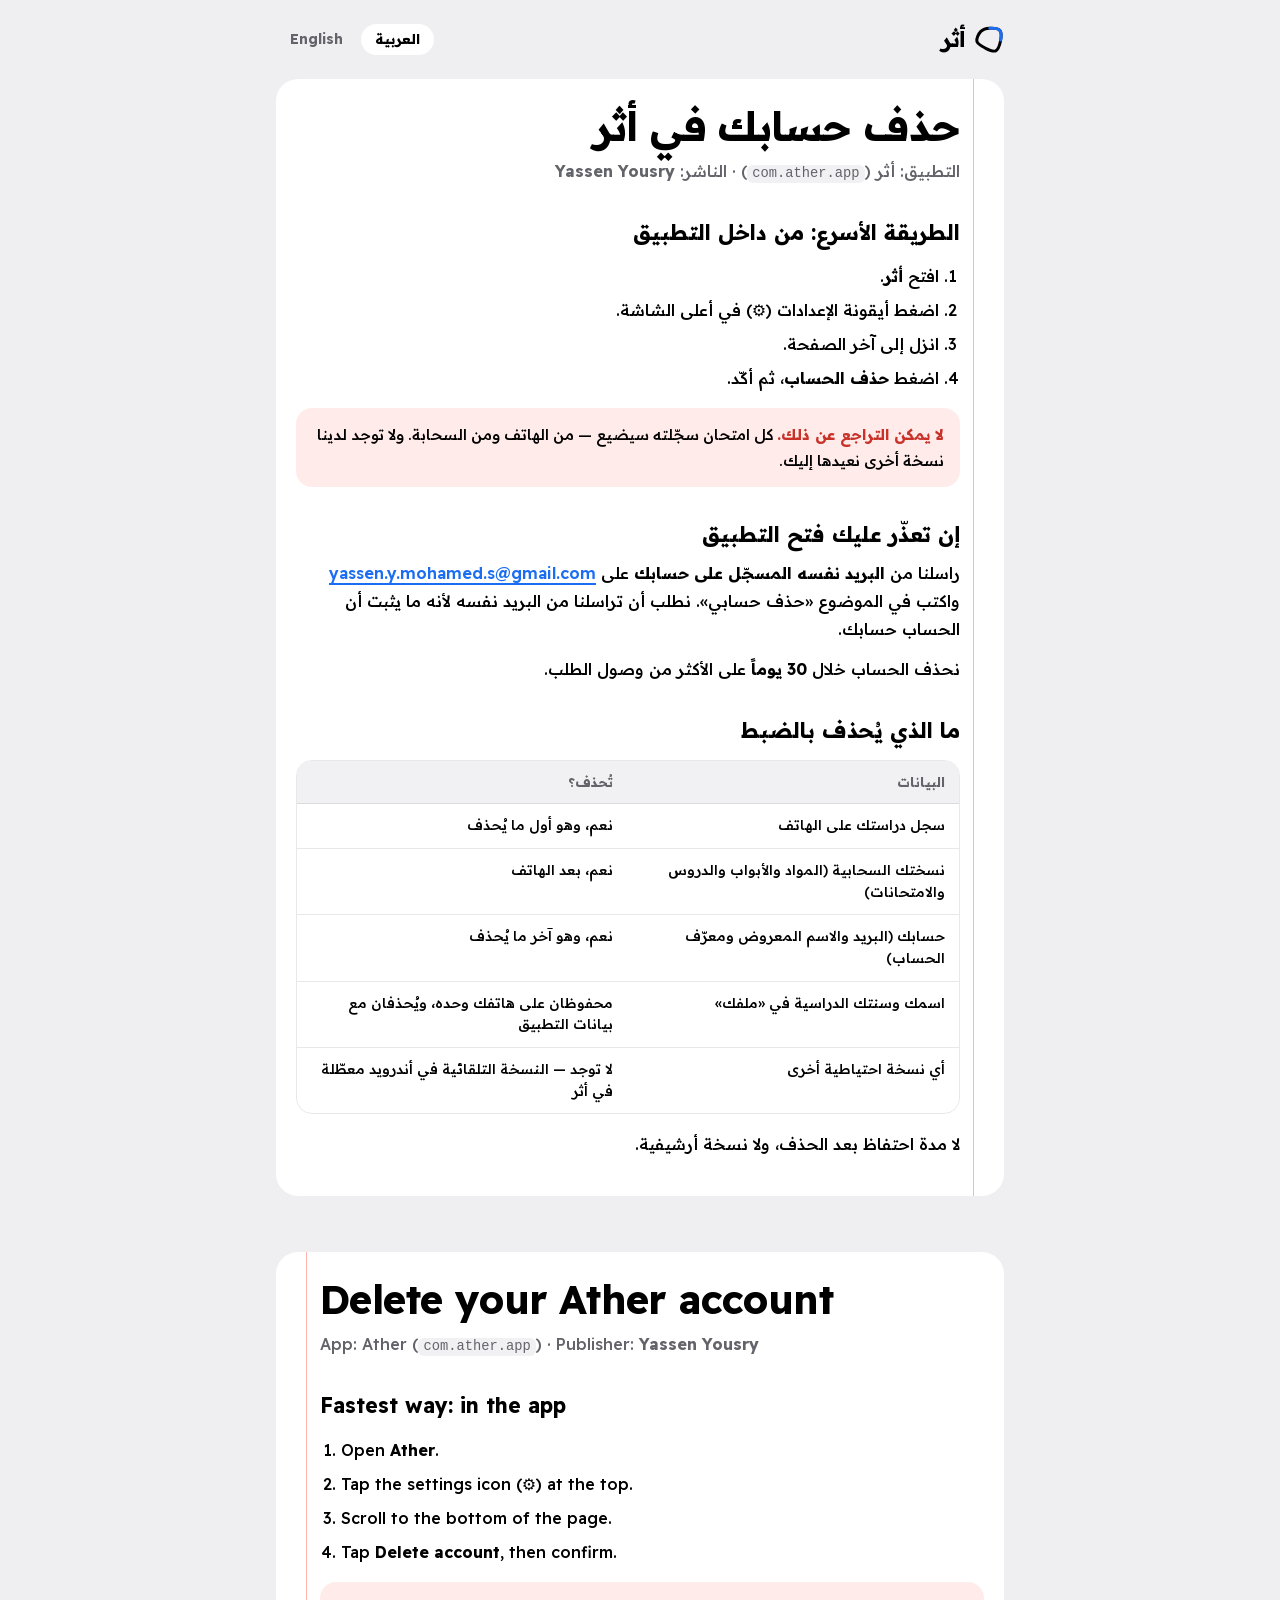
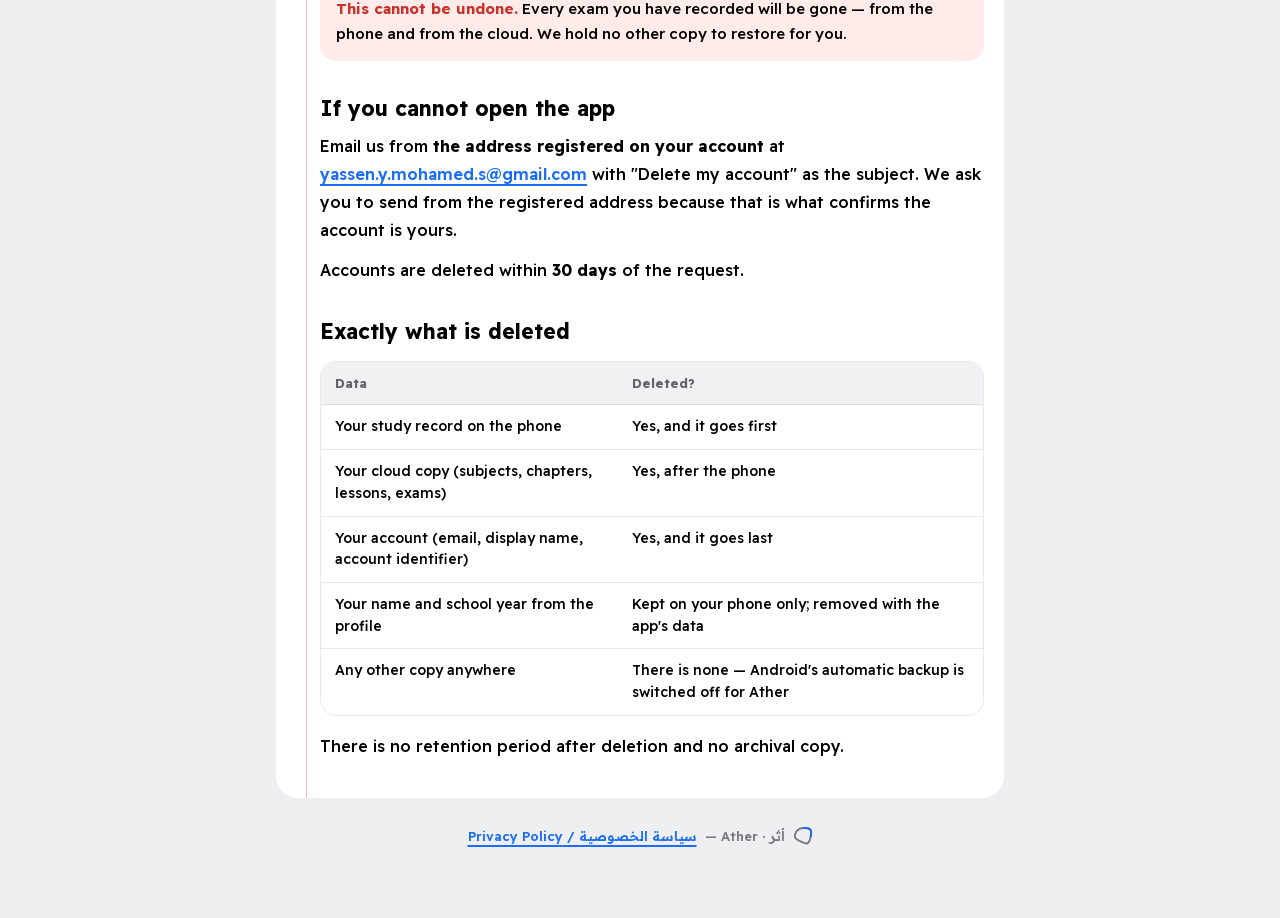
==== commit 915031aa: "site: rebuild as a corrected exam answer sheet (impeccable) The previous pass transcribed the app's " ====
--- a/public/account-deletion.html
+++ b/public/account-deletion.html
@@ -7,7 +7,7 @@
 <meta name="theme-color" content="#EFEFF2" media="(prefers-color-scheme: light)">
 <meta name="theme-color" content="#000000" media="(prefers-color-scheme: dark)">
 <link rel="icon" href="./assets/icon.svg" type="image/svg+xml">
-<link rel="preload" href="./assets/ReadexPro.ttf" as="font" type="font/ttf" crossorigin>
+<link rel="preload" href="./assets/fonts/readex-arabic.woff2" as="font" type="font/woff2" crossorigin>
 <link rel="stylesheet" href="./assets/ather.css">
 </head>
 <body>
@@ -18,18 +18,18 @@
   <symbol id="mark" viewBox="8 16 80 76">
     <g fill="none" stroke-width="8" stroke-linejoin="round">
       <path stroke="currentColor" d="M50 22.48 C58.46 22.05 72.24 22.77 77.02 28.45 C81.80 34.13 80.56 47.48 78.7 56.55 C76.84 65.62 72.65 79.73 65.83 82.87 C59.01 86.01 46.14 79.54 37.78 75.37 C29.42 71.20 17.61 65.22 15.68 57.83 C13.75 50.44 20.51 36.94 26.23 31.05 C31.95 25.16 41.54 22.91 50 22.48 Z"/>
-      <path style="stroke:var(--accent)" stroke-linecap="round" pathLength="100" stroke-dasharray="27 100" d="M50 22.48 C58.46 22.05 72.24 22.77 77.02 28.45 C81.80 34.13 80.56 47.48 78.7 56.55 C76.84 65.62 72.65 79.73 65.83 82.87 C59.01 86.01 46.14 79.54 37.78 75.37 C29.42 71.20 17.61 65.22 15.68 57.83 C13.75 50.44 20.51 36.94 26.23 31.05 C31.95 25.16 41.54 22.91 50 22.48 Z"/>
+      <path style="stroke:var(--ballpoint)" stroke-linecap="round" pathLength="100" stroke-dasharray="27 100" d="M50 22.48 C58.46 22.05 72.24 22.77 77.02 28.45 C81.80 34.13 80.56 47.48 78.7 56.55 C76.84 65.62 72.65 79.73 65.83 82.87 C59.01 86.01 46.14 79.54 37.78 75.37 C29.42 71.20 17.61 65.22 15.68 57.83 C13.75 50.44 20.51 36.94 26.23 31.05 C31.95 25.16 41.54 22.91 50 22.48 Z"/>
     </g>
   </symbol>
   <symbol id="down" viewBox="0 0 24 24">
     <path d="M12 4v11m0 0-4.5-4.5M12 15l4.5-4.5M5 19.5h14" fill="none" stroke="currentColor" stroke-width="2.2" stroke-linecap="round" stroke-linejoin="round"/>
   </symbol>
 </svg>
-<div class="wrap">
+<div class="desk doc">
 
 <header class="topbar">
   <a class="brand" href="./"><svg class="mark" aria-hidden="true"><use href="#mark"/></svg>أثر</a>
-  <nav class="seg" aria-label="اللغة / Language">
+  <nav class="lang" aria-label="اللغة / Language">
     <a href="#ar" aria-current="true">العربية</a>
     <a href="#en" lang="en">English</a>
   </nav>
--- a/public/assets/ather.css
+++ b/public/assets/ather.css
@@ -1,433 +1,353 @@
 /*
- * Ather's design system, transcribed for the web.
+ * Ather — the answer sheet.
  *
- * Every value here is copied from the app, not approximated. When the app's
- * tokens move, these move with them -- a site that looks like a different
- * product is a site nobody trusts to describe this one.
+ * The site is a corrected exam paper lying on the app's own desk: the app's
+ * grey page is the desk, its white card is the sheet, black Readex Pro is the
+ * ink. The two state colours keep exactly the meaning they have in the app --
+ * red is the teacher's pen, green is the tick -- and the one blue is the
+ * student's own ballpoint: what they wrote, and the one thing to do.
  *
- *   colours     lib/core/theme/app_colors.dart     (AppColors.light / .dark)
- *   type        lib/core/theme/app_typography.dart (ReadexPro, wght axis, tabular figures)
- *   spacing     lib/core/theme/app_spacing.dart    (AppSpacing, AppRadius, AppSizes)
- *   motion      lib/core/theme/app_spacing.dart    (AppMotion curves and durations)
- *   mark        assets/branding/glyph-mastery.svg
+ * Tokens are the app's (lib/core/theme/app_colors.dart, app_spacing.dart,
+ * app_typography.dart). Depth is value only, as in the app: no shadows.
  */
 
+/* ---- Faces ------------------------------------------------------------- */
 @font-face {
-  font-family: "ReadexPro";
-  src: url("./ReadexPro.ttf") format("truetype");
+  font-family: "Readex Pro";
+  src: url("./fonts/readex-arabic.woff2") format("woff2");
   font-weight: 200 700;
   font-display: swap;
-}
-
-/* ---- AppColors.light ---------------------------------------------------- */
+  unicode-range: U+0600-06FF, U+0750-077F, U+0870-088E, U+0890-0891, U+0897-08E1, U+08E3-08FF, U+200C-200E, U+2010-2011, U+204F, U+2E41, U+FB50-FDFF, U+FE70-FE74, U+FE76-FEFC;
+}
+@font-face {
+  font-family: "Readex Pro";
+  src: url("./fonts/readex-latin.woff2") format("woff2");
+  font-weight: 200 700;
+  font-display: swap;
+  unicode-range: U+0000-00FF, U+0131, U+0152-0153, U+02BB-02BC, U+02C6, U+02DA, U+02DC, U+0304, U+0308, U+0329, U+2000-206F, U+20AC, U+2122, U+2191, U+2193, U+2212, U+2215, U+FEFF, U+FFFD;
+}
+/* Ruqaa is how Egyptian teachers actually write in the margin. Red pen only. */
+@font-face {
+  font-family: "Pen";
+  src: url("./fonts/ruqaa-700-arabic.woff2") format("woff2");
+  font-weight: 700;
+  font-display: swap;
+  unicode-range: U+0600-06FF, U+0750-077F, U+0870-088E, U+0890-0891, U+0897-08E1, U+08E3-08FF, U+200C-200E, U+2010-2011, U+204F, U+2E41, U+FB50-FDFF, U+FE70-FE74, U+FE76-FEFC;
+}
+@font-face {
+  font-family: "Pen";
+  src: url("./fonts/ruqaa-700-latin.woff2") format("woff2");
+  font-weight: 700;
+  font-display: swap;
+  unicode-range: U+0000-00FF, U+0131, U+0152-0153, U+02BB-02BC, U+02C6, U+02DA, U+02DC, U+2000-206F, U+2212, U+2215;
+}
+
+/* ---- AppColors.light --------------------------------------------------- */
 :root {
   color-scheme: light dark;
-
-  --page: #EFEFF2;
-  --card: #FFFFFF;
-  --muted: #F4F4F6;
-  --fill: #F1F1F4;
-  --track: #E9E9EC;
-  --text: #000000;
-  --text-2: #63636A;
-  --text-3: #7A7A80;
-  --primary: #000000;
-  --on-primary: #FFFFFF;
-  --accent: #1B6EF3;
-  --on-accent: #FFFFFF;
-  --accent-soft: rgba(27, 110, 243, .12);
-  --wrong: #FF3B30;
-  --wrong-tint: rgba(255, 59, 48, .10);
-  --wrong-text: #C93229;
-  --right: #34C759;
-  --right-text: #1B7F3B;
-  --divider: rgba(0, 0, 0, .06);
-  --glass-border: rgba(0, 0, 0, .07);
-
-  /* AppSpacing */
-  --s-xxs: 4px; --s-xs: 8px; --s-md: 12px; --s-xl: 16px; --s-xxl: 20px; --s-xxxl: 24px;
-  --text-gap: 6px;
-  --page-margin: 16px;
-  --card-padding: 16px;
-  --list-gap: 12px;
-
-  /* AppRadius */
-  --r-card: 16px; --r-button: 14px; --r-input: 12px; --r-segment: 8px;
-  --r-sheet: 22px; --r-pill: 999px;
-
-  /* AppSizes */
-  --primary-button: 52px;
-  --header-button: 36px;
-  --bar-track: 8px;
-
-  /* AppMotion */
-  --ease-standard: cubic-bezier(.23, 1, .32, 1);
+  --desk: #EFEFF2;            /* pageBackground */
+  --sheet: #FFFFFF;           /* card */
+  --sheet-under: #F4F4F6;     /* muted: the sheet beneath */
+  --field: #F1F1F4;           /* fill */
+  --ink: #000000;             /* textPrimary */
+  --ink-2: #63636A;           /* textSecondary */
+  --ink-3: #7A7A80;           /* textTertiary */
+  --rule: rgba(0, 0, 0, .09);
+  --rule-strong: rgba(0, 0, 0, .75);
+  --ballpoint: #1B6EF3;       /* accent */
+  --on-ballpoint: #FFFFFF;
+  --ballpoint-soft: rgba(27, 110, 243, .12);
+  --pen: #FF3B30;             /* wrong */
+  --pen-text: #C93229;        /* wrongText: pen at text size */
+  --pen-soft: rgba(255, 59, 48, .10);
+  --tick: #34C759;            /* right */
+  --tick-text: #1B7F3B;       /* rightText */
+  --margin: rgba(255, 59, 48, .38);
+
+  --r-sheet: 22px;            /* AppRadius.sheet */
+  --r-card: 16px;             /* AppRadius.card */
+  --r-button: 14px;           /* AppRadius.button */
+  --r-input: 12px;            /* AppRadius.input */
+  --r-pill: 999px;
+
+  --line: 34px;               /* the ruling of the answer lines */
+  --gutter: 16px;             /* AppSpacing.pageMargin */
+  --margin-x: 30px;           /* the ruled margin, inline-start */
+
+  --ease: cubic-bezier(.23, 1, .32, 1);   /* AppMotion.standard */
   --ease-press: cubic-bezier(.34, 1.4, .64, 1);
-  --enter: 260ms;
-  --enter-rise: 12px;
-  --stagger: 40ms;
-  --press: 140ms;
-}
-
-/* ---- AppColors.dark ----------------------------------------------------- */
+}
+
+/* ---- AppColors.dark ---------------------------------------------------- */
 @media (prefers-color-scheme: dark) {
   :root {
-    --page: #000000;
-    --card: #1C1C1E;
-    --muted: #161618;
-    --fill: #2A2A2E;
-    --track: #2C2C2E;
-    --text: #FFFFFF;
-    --text-2: #A1A1A8;
-    --text-3: #88888E;
-    --primary: #FFFFFF;
-    --on-primary: #000000;
-    --accent: #4D9BFF;
-    --on-accent: #04203F;
-    --accent-soft: rgba(77, 155, 255, .18);
-    --wrong-tint: rgba(255, 59, 48, .15);
-    --wrong-text: #FF3B30;
-    --right-text: #34C759;
-    --divider: rgba(255, 255, 255, .08);
-    --glass-border: rgba(255, 255, 255, .10);
+    --desk: #000000;
+    --sheet: #1C1C1E;
+    --sheet-under: #161618;
+    --field: #2A2A2E;
+    --ink: #FFFFFF;
+    --ink-2: #A1A1A8;
+    --ink-3: #88888E;
+    --rule: rgba(255, 255, 255, .09);
+    --rule-strong: rgba(255, 255, 255, .8);
+    --ballpoint: #4D9BFF;
+    --on-ballpoint: #04203F;
+    --ballpoint-soft: rgba(77, 155, 255, .18);
+    --pen-text: #FF6961;
+    --pen-soft: rgba(255, 59, 48, .15);
+    --tick-text: #34C759;
+    --margin: rgba(255, 59, 48, .45);
   }
 }
 
-/* ---- Base --------------------------------------------------------------- */
+/* ---- Base -------------------------------------------------------------- */
 *, *::before, *::after { box-sizing: border-box; }
-
-html { -webkit-text-size-adjust: 100%; scroll-behavior: smooth; }
-
+html { -webkit-text-size-adjust: 100%; scroll-behavior: smooth; scrollbar-color: var(--ink-3) var(--desk); }
 body {
   margin: 0;
-  background: var(--page);
-  color: var(--text);
-  font-family: "ReadexPro", system-ui, -apple-system, "Segoe UI", Tahoma, sans-serif;
-  /* AppTypography.body is 15/1.5 medium. Pages here are read end to end, so
-     one step up for long prose -- same weight, same family. */
-  font-size: 16px;
-  font-weight: 500;
-  line-height: 1.6;
-  /* The app sets tabular figures on every style (AppTypography._tabular). */
-  font-feature-settings: "tnum" 1;
+  background: var(--desk);
+  color: var(--ink);
+  font: 500 16px/1.6 "Readex Pro", system-ui, sans-serif;
+  font-feature-settings: "tnum" 1;              /* AppTypography._tabular */
   -webkit-font-smoothing: antialiased;
   text-rendering: optimizeLegibility;
-}
-
-.wrap {
-  max-width: 44rem;
-  margin: 0 auto;
-  padding: var(--s-xl) var(--page-margin) 64px;
-}
-
-a { color: var(--accent); text-decoration: none; font-weight: 600; }
-a:hover { text-decoration: underline; text-underline-offset: 3px; }
-a:focus-visible, .btn:focus-visible, .seg a:focus-visible {
-  outline: 2px solid var(--accent);
-  outline-offset: 2px;
-  border-radius: var(--r-segment);
-}
-
-p, li { margin: var(--s-xs) 0; }
-strong { font-weight: 700; }
-
-/* AppTypography: lockWordmark 38 · today 32 · sectionTitle 22 · cardTitle 16 */
-h1 {
-  font-size: clamp(30px, 8vw, 38px);
-  font-weight: 700;
-  letter-spacing: -.6px;
-  line-height: 1.15;
-  margin: 0 0 var(--s-xs);
-}
-h2 {
-  font-size: 22px;
-  font-weight: 700;
-  letter-spacing: -.3px;
-  line-height: 1.3;
-  margin: 40px 2px var(--s-md);   /* SectionTitle: opticalInset 2 */
-}
-h3 {
-  font-size: 17px;                 /* rowTitle */
-  font-weight: 700;
-  line-height: 1.3;
-  margin: var(--s-xxxl) 0 var(--s-xxs);
-}
-[lang="en"] h1, [lang="en"] h2 { letter-spacing: -.5px; }
-
-.secondary { color: var(--text-2); font-size: 14px; line-height: 1.5; }
-.meta { color: var(--text-2); font-size: 14px; line-height: 1.6; margin-bottom: var(--s-xxxl); }
-
-code {
-  background: var(--fill);
-  border-radius: 6px;
-  padding: .1em .4em;
-  font-family: ui-monospace, "SF Mono", Menlo, monospace;
-  font-size: .86em;
-  font-weight: 500;
-}
-
-/* ---- Brand bar ----------------------------------------------------------- */
-.topbar {
-  display: flex;
-  align-items: center;
-  justify-content: space-between;
-  gap: var(--s-md);
-  margin-bottom: var(--s-xxxl);
-}
-.brand {
-  display: inline-flex;
-  align-items: center;
-  gap: var(--s-xs);
-  color: var(--text);
-  font-size: 22px;
-  font-weight: 700;
-  letter-spacing: -.3px;
-}
-.brand:hover { text-decoration: none; }
-.mark { width: 34px; height: 34px; flex: none; }
-
-/* Segmented control -- the app's AtherSegmented: a filled track, the chosen
-   segment lifted onto a card. */
-.seg {
-  display: inline-flex;
-  gap: 2px;
-  padding: 3px;
-  background: var(--track);
-  border-radius: calc(var(--r-segment) + 3px);
-}
-.seg a {
-  padding: 6px 14px;
-  border-radius: var(--r-segment);
-  color: var(--text-2);
-  font-size: 14px;                  /* controlLabel */
-  font-weight: 700;
-  line-height: 1.2;
-}
-.seg a:hover { text-decoration: none; color: var(--text); }
-.seg a[aria-current="true"] {
-  background: var(--card);
-  color: var(--text);
-  box-shadow: 0 1px 3px rgba(0, 0, 0, .12);
-}
-
-/* ---- AtherCard ----------------------------------------------------------- */
-.card {
-  background: var(--card);
-  border-radius: var(--r-card);
-  padding: var(--card-padding);
-  margin: var(--list-gap) 0;
-}
-.card.muted { background: var(--muted); }
-.card > :first-child { margin-top: 0; }
-.card > :last-child { margin-bottom: 0; }
-.card-title {
-  display: block;
-  font-size: 16px;
-  font-weight: 700;
-  line-height: 1.3;
-  margin-bottom: var(--text-gap);
-}
-.card p { color: var(--text-2); font-size: 15px; line-height: 1.55; }
-
-.stack > .card { margin: 0; }
-.stack { display: grid; gap: var(--list-gap); }
-
-/* Notes and warnings: the app states a condition with a tinted surface and a
-   coloured title, never with a stripe down one edge. */
-.note, .warn {
-  border-radius: var(--r-card);
-  padding: var(--card-padding);
-  margin: var(--s-xl) 0;
-  font-size: 15px;
-  line-height: 1.6;
-}
-.note { background: var(--accent-soft); }
-.warn { background: var(--wrong-tint); }
-.warn strong:first-child { color: var(--wrong-text); }
-.note > :first-child, .warn > :first-child { margin-top: 0; }
+  caret-color: var(--ballpoint);
+}
+::selection { background: var(--ballpoint-soft); color: var(--ink); }
+img, svg { display: block; }
+a { color: var(--ballpoint); font-weight: 600; text-decoration-thickness: 1.5px; text-underline-offset: 4px; }
+a:hover { text-decoration-color: currentColor; }
+:focus-visible { outline: 2.5px solid var(--ballpoint); outline-offset: 3px; border-radius: 6px; }
+p { margin: 0 0 12px; }
+strong, b { font-weight: 700; }
+
+.desk { max-width: 1120px; margin: 0 auto; padding: 14px var(--gutter) 72px; overflow-x: clip; }
+.visually-hidden { position: absolute; width: 1px; height: 1px; overflow: hidden; clip-path: inset(50%); white-space: nowrap; }
+
+/* ---- Top bar ----------------------------------------------------------- */
+.topbar { display: flex; align-items: center; justify-content: space-between; gap: 12px; margin-bottom: 22px; }
+.brand { display: inline-flex; align-items: center; gap: 8px; color: var(--ink); font-size: 22px; font-weight: 700; letter-spacing: -.3px; text-decoration: none; }
+.mark { width: 30px; height: 30px; flex: none; }
+.lang { display: inline-flex; gap: 4px; }
+.lang a {
+  padding: 7px 14px; border-radius: var(--r-pill);
+  color: var(--ink-2); font-size: 14px; font-weight: 700; line-height: 1.2; text-decoration: none;
+}
+.lang a[aria-current="true"] { background: var(--sheet); color: var(--ink); }
+
+/* ---- The sheet --------------------------------------------------------- */
+.sheet {
+  position: relative;
+  background: var(--sheet);
+  border-radius: var(--r-sheet);
+  padding: 22px 20px 24px;
+  padding-inline-start: calc(var(--margin-x) + 14px);
+  margin: 0 0 28px;
+}
+/* The ruled margin every answer booklet has, where the marks go. 1px, not a stripe. */
+.sheet::after {
+  content: ""; position: absolute; inset-block: 0; inset-inline-start: var(--margin-x);
+  width: 1px; background: var(--margin); pointer-events: none;
+}
+.sheet.plain::after { display: none; }
+.sheet.plain { padding-inline-start: 20px; }
+
+/* A second sheet under the first: a stack of papers, told by value alone. */
+.stack { position: relative; }
+.stack::before {
+  content: ""; position: absolute; inset: 10px 6px -8px; border-radius: var(--r-sheet);
+  background: var(--sheet-under); transform: rotate(2.2deg); z-index: 0;
+}
+@media (prefers-color-scheme: dark) { .stack::before { background: #2A2A2E; } }
+.stack > .sheet { z-index: 1; transform: rotate(-1deg); }
+
+/* Header fields: الاسم / المادة, filled in by the student's ballpoint. */
+.fields { display: grid; gap: 6px; margin: 0 0 20px; padding-inline-end: 96px; min-height: 76px; }
+.field { display: flex; align-items: baseline; gap: 8px; border-bottom: 1px dashed var(--rule-strong); padding-bottom: 3px; font-size: 13px; color: var(--ink-2); font-weight: 600; }
+.field b { color: var(--ballpoint); font-weight: 600; font-size: 15px; }
+
+/* The score box and the red circle the pen draws round it. */
+.score {
+  position: absolute; inset-block-start: 18px; inset-inline-end: 16px;
+  width: 78px; height: 78px; display: grid; place-items: center;
+  border: 1.5px solid var(--rule-strong); border-radius: var(--r-input);
+  text-align: center; line-height: 1;
+}
+.score .got { font-family: "Pen", "Readex Pro", serif; font-weight: 700; font-size: 32px; color: var(--pen); transform: translateY(-4px) rotate(-6deg); }
+.score .of { position: absolute; bottom: 9px; inset-inline: 0; font-size: 12px; font-weight: 700; color: var(--ink-2); }
+.score .of::before { content: ""; display: block; width: 36px; height: 1.5px; margin: 0 auto 4px; background: var(--pen); transform: rotate(-6deg); }
+.score .ring { position: absolute; inset: -14px; width: calc(100% + 28px); height: calc(100% + 28px); overflow: visible; }
+
+.pen-stroke { fill: none; stroke: var(--pen); stroke-width: 2.6; stroke-linecap: round; stroke-linejoin: round; }
+.tick-stroke { fill: none; stroke: var(--tick); stroke-width: 3; stroke-linecap: round; stroke-linejoin: round; }
+
+/* Margin notes: Ruqaa, red pen, slightly off the horizontal like a real hand. */
+.note-pen {
+  font-family: "Pen", "Readex Pro", serif; font-weight: 700; color: var(--pen-text);
+  font-size: 22px; line-height: 1.25; transform: rotate(-3deg); display: inline-block;
+}
+
+/* ---- Type -------------------------------------------------------------- */
+.answer {
+  font-size: clamp(38px, 11vw, 76px); font-weight: 700; letter-spacing: -.02em; line-height: 1.1;
+  margin: 0 0 18px; text-wrap: balance;
+}
+[lang="en"] .answer { letter-spacing: -.03em; }
+h2.q {
+  font-size: clamp(26px, 6.6vw, 40px); font-weight: 700; letter-spacing: -.015em; line-height: 1.2;
+  margin: 0 0 14px; text-wrap: balance;
+}
+.lined {
+  font-size: 17px; line-height: var(--line); color: var(--ink-2); margin: 0 0 22px; max-width: 34em;
+  background: repeating-linear-gradient(to bottom, transparent 0 calc(var(--line) - 1px), var(--rule) calc(var(--line) - 1px) var(--line));
+}
+.lined b { color: var(--ink); }
+.small { font-size: 13px; color: var(--ink-2); line-height: 1.5; }
+
+/* ---- The one action ---------------------------------------------------- */
+.cta { display: grid; gap: 10px; justify-items: start; }
+.btn {
+  display: inline-flex; align-items: center; justify-content: center; gap: 10px;
+  min-height: 52px; padding: 0 26px; border-radius: var(--r-button);
+  background: var(--ballpoint); color: var(--on-ballpoint);
+  font-size: 17px; font-weight: 700; line-height: 1.2; text-decoration: none;
+  transition: transform 140ms var(--ease-press), background-color 140ms var(--ease);
+}
+.btn:hover { background: color-mix(in srgb, var(--ballpoint) 88%, var(--ink)); }
+.btn:active { transform: scale(.97); }
+.btn svg { width: 20px; height: 20px; }
+.cta .small { margin: 0; }
+
+/* ---- Graded answers (section: the mark comes from real answers) ------- */
+.answers { list-style: none; margin: 0 0 18px; padding: 0; }
+.answers li {
+  position: relative; display: grid; grid-template-columns: 34px 1fr auto; align-items: center; gap: 8px;
+  min-height: 46px; border-bottom: 1px solid var(--rule); font-size: 15px;
+}
+.answers .n { color: var(--ink-3); font-weight: 700; font-size: 13px; }
+.answers .pts { font-weight: 700; font-size: 14px; color: var(--ink-2); }
+.answers .mk { position: absolute; inset-inline-start: calc(-1 * var(--margin-x) - 10px); width: 26px; height: 26px; }
+.answers .wrong .a { text-decoration: line-through; text-decoration-color: var(--pen); text-decoration-thickness: 2px; color: var(--ink-2); }
+
+.total { display: flex; flex-wrap: wrap; align-items: baseline; gap: 6px 14px; margin: 4px 0 18px; }
+.total .pct { font-size: 44px; font-weight: 700; letter-spacing: -1.5px; line-height: 1; }
+.total .frac { font-size: 14px; font-weight: 700; color: var(--ink-2); }
+
+/* before -> after, the app's own result panel */
+.shift { display: flex; align-items: center; gap: 16px; padding: 14px 16px; border-radius: var(--r-card); background: var(--field); margin: 0 0 14px; }
+.shift div { display: grid; gap: 2px; }
+.shift span { font-size: 12px; font-weight: 700; color: var(--ink-2); }
+.shift b { font-size: 22px; letter-spacing: -.5px; }
+.shift svg { width: 22px; height: 22px; color: var(--ink-3); }
+[dir="rtl"] .shift svg { transform: scaleX(-1); }
+
+.struck { display: inline-flex; align-items: center; gap: 10px; position: relative; padding: 10px 14px; border-radius: var(--r-input); background: var(--field); font-weight: 700; }
+.struck .box { width: 20px; height: 20px; border: 2px solid var(--ink-3); border-radius: 6px; }
+.struck .x { position: absolute; inset: -6px -10px; width: calc(100% + 20px); height: calc(100% + 12px); overflow: visible; }
+
+/* ---- The report: weakest chapter, circled ----------------------------- */
+.report { list-style: none; margin: 0 0 16px; padding: 0; }
+.report li { display: grid; grid-template-columns: 1fr auto; gap: 4px 12px; align-items: baseline; padding: 12px 0; border-bottom: 1px solid var(--rule); position: relative; }
+.report .name { font-weight: 700; font-size: 16px; }
+.report .sub { grid-column: 1; font-size: 13px; color: var(--ink-2); }
+.report .v { grid-row: 1 / span 2; grid-column: 2; font-size: 22px; font-weight: 700; letter-spacing: -.5px; }
+.report .bar { grid-column: 1 / -1; height: 6px; border-radius: var(--r-pill); background: var(--field); direction: ltr; overflow: hidden; margin-top: 6px; }
+.report .bar i { display: block; height: 100%; width: var(--v); border-radius: inherit; background: var(--ballpoint); }
+.report .weak .v { color: var(--pen); }
+.report .weak .bar i { background: var(--pen); }
+.report .good .v { color: var(--tick-text); }
+.report .good .bar i { background: var(--tick); }
+.report .weak .ring { position: absolute; inset: -4px -12px; width: calc(100% + 24px); height: calc(100% + 8px); overflow: visible; pointer-events: none; }
+.report-note { margin: 4px 0 0; }
+
+/* The 30-day clock */
+.clock { list-style: none; margin: 0 0 14px; padding: 0; }
+.clock li { display: grid; grid-template-columns: 1fr auto; gap: 6px 12px; padding: 12px 0; border-bottom: 1px solid var(--rule); }
+.clock .name { font-weight: 700; }
+.clock .when { font-size: 13px; color: var(--ink-2); font-weight: 600; }
+.clock .days { grid-column: 1 / -1; display: grid; grid-template-columns: repeat(30, 1fr); gap: 2px; direction: ltr; }
+.clock .days i { height: 8px; border-radius: 2px; background: var(--field); }
+.clock .days i.on { background: var(--ballpoint); }
+.clock .late .days i.on { background: var(--pen); }
+.clock .late .when { color: var(--pen-text); }
+
+/* ---- Instructions box (تعليمات) --------------------------------------- */
+.rules { border: 1.5px solid var(--rule-strong); border-radius: var(--r-card); padding: 16px 18px 6px; margin: 0 0 8px; }
+.rules h2 { font-size: 20px; font-weight: 700; margin: 0 0 8px; text-decoration: underline; text-decoration-thickness: 1.5px; text-underline-offset: 6px; }
+.rules ol { margin: 0; padding-inline-start: 22px; }
+.rules li { margin: 0 0 10px; padding-inline-start: 4px; }
+.rules li::marker { font-weight: 700; color: var(--ink-3); }
+
+/* ---- Real screens ------------------------------------------------------ */
+.screens { display: flex; gap: 14px; overflow-x: auto; scroll-snap-type: x mandatory; padding: 8px var(--gutter) 18px; margin: 0 calc(-1 * var(--gutter)) 8px; scrollbar-width: none; }
+.screens::-webkit-scrollbar { display: none; }
+.screens figure { margin: 0; flex: 0 0 auto; scroll-snap-align: center; }
+.screens img { width: 200px; height: auto; aspect-ratio: 499 / 1080; border-radius: var(--r-sheet); background: var(--sheet); }
+.screens figure:nth-child(odd) img { transform: rotate(-1.4deg); }
+.screens figure:nth-child(even) img { transform: rotate(1.2deg); }
+.screens figcaption { margin-top: 10px; text-align: center; font-size: 13px; font-weight: 700; color: var(--ink-2); }
+
+/* ---- Hand-in ------------------------------------------------------------ */
+.handin .pen-note { margin: 18px 0 0; padding: 12px 14px; border-radius: var(--r-card); background: var(--pen-soft); font-size: 15px; line-height: 1.6; }
+.handin .pen-note .note-pen { font-size: 20px; transform: none; display: block; margin-bottom: 2px; }
+
+.contact { display: flex; flex-wrap: wrap; gap: 8px 18px; font-size: 15px; }
+footer { display: flex; align-items: center; justify-content: center; gap: 8px; margin-top: 40px; color: var(--ink-3); font-size: 13px; font-weight: 600; }
+footer .mark { width: 20px; height: 20px; }
+
+/* ---- Layout: two columns once there is room --------------------------- */
+.pair { display: grid; gap: 0 28px; }
+@media (min-width: 900px) {
+  .desk { padding-top: 22px; }
+  .sheet { padding: 30px 34px 32px; padding-inline-start: calc(var(--margin-x) + 26px); }
+  .hero { display: grid; grid-template-columns: minmax(0, 1.25fr) minmax(0, .75fr); gap: 36px; align-items: center; margin-bottom: 40px; }
+  .hero .stack { margin-top: 18px; }
+  .pair { grid-template-columns: 1fr 1fr; align-items: start; }
+  .screens { justify-content: center; overflow: visible; margin: 0 0 8px; padding: 12px 0 20px; }
+  .screens img { width: 230px; }
+  .fields { padding-inline-end: 110px; }
+}
+.hero-aside { display: none; }
+@media (min-width: 900px) { .hero-aside { display: block; } .hero-aside img { width: 100%; max-width: 300px; margin-inline: auto; border-radius: var(--r-sheet); transform: rotate(2deg); } }
+
+/* ---- English half ------------------------------------------------------- */
+#en { margin-top: 56px; }
+
+/* ---- Motion: the pen marks the paper, once ---------------------------- */
+.draw { stroke-dasharray: var(--len, 400); stroke-dashoffset: 0; }
+@media (prefers-reduced-motion: no-preference) {
+  .js .draw { stroke-dashoffset: var(--len, 400); }
+  .js .marked .draw, .js .draw.now { animation: draw 520ms var(--ease) forwards; animation-delay: var(--d, 0ms); }
+  .js .marked .fade, .js .fade.now { animation: fade 360ms var(--ease) both; animation-delay: var(--d, 0ms); }
+  .js .fade { opacity: 0; }
+  @keyframes draw { to { stroke-dashoffset: 0; } }
+  @keyframes fade { from { opacity: 0; transform: translateY(6px) rotate(-3deg); } to { opacity: 1; transform: rotate(-3deg); } }
+}
+
+/* ---- Read pages (privacy, account deletion) --------------------------- */
+.doc { max-width: 760px; }
+.doc > section {
+  position: relative; background: var(--sheet); border-radius: var(--r-sheet);
+  padding: 24px 20px 26px; padding-inline-start: calc(var(--margin-x) + 14px); margin-bottom: 28px;
+}
+.doc > section::after { content: ""; position: absolute; inset-block: 0; inset-inline-start: var(--margin-x); width: 1px; background: var(--margin); }
+.doc h1 { font-size: clamp(28px, 7vw, 40px); font-weight: 700; letter-spacing: -.015em; line-height: 1.15; margin: 0 0 8px; text-wrap: balance; }
+.doc h2 { font-size: 21px; font-weight: 700; line-height: 1.3; margin: 34px 0 10px; text-wrap: balance; }
+.doc h3 { font-size: 17px; font-weight: 700; margin: 22px 0 6px; }
+.doc p, .doc li { font-size: 16px; line-height: 1.75; max-width: 68ch; }
+.doc li { margin: 6px 0; }
+.doc ol, .doc ul { padding-inline-start: 1.3rem; }
+.meta { color: var(--ink-2); font-size: 14px; line-height: 1.7; margin-bottom: 20px; }
+code { background: var(--field); border-radius: 6px; padding: .1em .4em; font: 500 .86em ui-monospace, "SF Mono", Menlo, monospace; }
+.note, .warn { border-radius: var(--r-card); padding: 14px 16px; margin: 16px 0; font-size: 15px; line-height: 1.7; }
+.note { background: var(--ballpoint-soft); }
+.warn { background: var(--pen-soft); }
+.warn strong:first-child { color: var(--pen-text); }
 .note > :last-child, .warn > :last-child { margin-bottom: 0; }
-
-/* ---- Buttons (lib/core/widgets/buttons.dart) ---------------------------- */
-.btn {
-  display: inline-flex;
-  align-items: center;
-  justify-content: center;
-  gap: var(--s-xs);
-  min-height: var(--primary-button);
-  padding: 0 28px;
-  border-radius: var(--r-button);
-  background: var(--accent);
-  color: var(--on-accent);
-  font-size: 16px;                  /* text.button */
-  font-weight: 700;
-  line-height: 1.2;
-  transition: transform var(--press) var(--ease-press);
-}
-.btn:hover { text-decoration: none; }
-.btn:active { transform: scale(.97); } /* AppMotion.pressScale */
-.btn svg { width: 20px; height: 20px; }
-.btn.block { display: flex; width: 100%; }
-
-.chip {
-  display: inline-flex;
-  align-items: center;
-  padding: 5px 12px;
-  border-radius: var(--r-pill);
-  background: var(--fill);
-  color: var(--text-2);
-  font-size: 13px;                  /* chipLabel */
-  font-weight: 700;
-  line-height: 1.2;
-}
-.chip.accent { background: var(--accent-soft); color: var(--accent); }
-
-/* ---- Mastery bar (lib/core/widgets/mastery_bar.dart) -------------------- */
-.bar {
-  /* Forced LTR like the app's bars (PROJECT.md M-14): progress reads left to
-     right in both languages. */
-  direction: ltr;
-  height: var(--bar-track);
-  border-radius: var(--r-pill);
-  background: var(--track);
-  overflow: hidden;
-}
-.bar > i {
-  display: block;
-  height: 100%;
-  width: var(--v, 0%);
-  border-radius: inherit;
-  background: var(--accent);
-}
-.bar.weak > i { background: var(--wrong); }
-.bar.good > i { background: var(--right); }
-
-/* ---- Tables -------------------------------------------------------------- */
-.table-card {
-  background: var(--card);
-  border-radius: var(--r-card);
-  margin: var(--s-xl) 0;
-  overflow-x: auto;
-}
-table { border-collapse: collapse; width: 100%; font-size: 14px; line-height: 1.5; }
-th, td {
-  text-align: start;
-  vertical-align: top;
-  padding: 12px var(--card-padding);
-  border-bottom: 1px solid var(--divider);
-}
+.table-card { margin: 16px 0; overflow-x: auto; border-radius: var(--r-card); border: 1px solid var(--rule); }
+table { border-collapse: collapse; width: 100%; font-size: 14px; line-height: 1.55; }
+th, td { text-align: start; vertical-align: top; padding: 11px 14px; border-bottom: 1px solid var(--rule); }
 tr:last-child td { border-bottom: 0; }
-th {
-  color: var(--text-2);
-  font-size: 13px;
-  font-weight: 700;
-  background: var(--muted);
-}
-
-@media (max-width: 480px) {
-  table { font-size: 13px; }
-  th, td { padding: 10px 12px; }
-}
-
-ol, ul { padding-inline-start: 1.4rem; }
-
-/* ---- Landing page -------------------------------------------------------- */
-.hero { text-align: center; padding: var(--s-xxxl) 0 var(--s-xl); }
-.hero .mark { width: 88px; height: 88px; margin-bottom: var(--s-xl); }
-.hero .tagline {
-  font-size: clamp(30px, 8.5vw, 44px);
-  font-weight: 700;
-  letter-spacing: -1px;
-  line-height: 1.15;
-  margin: 0 0 var(--s-md);
-}
-.hero .lede {
-  color: var(--text-2);
-  font-size: 17px;
-  line-height: 1.6;
-  max-width: 30rem;
-  margin: 0 auto var(--s-xxxl);
-}
-.hero .btn { min-width: min(100%, 300px); }
-.hero .chips {
-  display: flex;
-  flex-wrap: wrap;
-  justify-content: center;
-  gap: var(--s-xs);
-  margin-top: var(--s-xl);
-}
-
-/* The app's own dashboard card, built in HTML: what "mastery" looks like
-   before anyone installs anything. Numbers from the render seed. */
-.demo { display: grid; gap: var(--list-gap); margin: var(--s-xxxl) 0 0; }
-.demo .card { margin: 0; }
-.demo .row { display: flex; align-items: baseline; justify-content: space-between; gap: var(--s-md); }
-.demo .label { font-size: 16px; font-weight: 700; }
-.demo .big { font-size: 30px; font-weight: 700; letter-spacing: -.5px; line-height: 1.1; }
-.demo .sub { color: var(--text-2); font-size: 14px; }
-.demo .bar { margin-top: var(--s-md); }
-.demo .weak-t { color: var(--wrong); }
-.demo .good-t { color: var(--right-text); }
-.demo .subject { display: flex; align-items: center; justify-content: space-between; gap: var(--s-md); }
-.demo .subject b { display: block; font-size: 17px; line-height: 1.3; }
-.demo .subject .pct { font-size: 19px; font-weight: 700; }
-
-.screens {
-  display: flex;
-  gap: var(--s-md);
-  overflow-x: auto;
-  scroll-snap-type: x mandatory;
-  padding: var(--s-xxs) 2px var(--s-md);
-  margin: 0 calc(var(--page-margin) * -1);
-  padding-inline: var(--page-margin);
-  scrollbar-width: none;
-}
-.screens::-webkit-scrollbar { display: none; }
-.screens figure { margin: 0; flex: 0 0 auto; scroll-snap-align: center; text-align: center; }
-.screens img {
-  display: block;
-  width: 210px;
-  height: auto;
-  aspect-ratio: 499 / 1080;
-  border-radius: var(--r-sheet);
-  border: 1px solid var(--glass-border);
-  background: var(--card);
-}
-.screens figcaption { color: var(--text-2); font-size: 13px; font-weight: 600; margin-top: var(--s-xs); }
-@media (min-width: 700px) {
-  .screens { justify-content: center; overflow: visible; margin: 0; padding-inline: 0; }
-}
-
-.download { text-align: center; }
-.download .btn { width: 100%; max-width: 360px; }
-.download .secondary { margin-top: var(--s-md); }
-
-.links { display: flex; flex-wrap: wrap; gap: var(--s-xs) var(--s-xl); justify-content: center; }
-
-section[lang="en"] { margin-top: 72px; padding-top: var(--s-xxxl); border-top: 1px solid var(--divider); }
-
-footer {
-  margin-top: 56px;
-  text-align: center;
-  color: var(--text-3);
-  font-size: 13px;
-  font-weight: 600;
-}
-footer .mark { width: 22px; height: 22px; vertical-align: -5px; margin-inline-end: 6px; }
-
-/* ---- Motion: AppMotion.enter, staggered 40 ms, capped at 6 --------------- */
-@media (prefers-reduced-motion: no-preference) {
-  .rise {
-    animation: rise var(--enter) var(--ease-standard) both;
-    animation-delay: calc(min(var(--i, 0), 6) * var(--stagger));
-  }
-  @keyframes rise {
-    from { opacity: 0; transform: translateY(var(--enter-rise)); }
-    to { opacity: 1; transform: none; }
-  }
-  .demo .bar > i { animation: fill 600ms cubic-bezier(.33, 1, .68, 1) 200ms both; } /* AppMotion.value */
-  @keyframes fill { from { width: 0; } }
-}
-@media (prefers-reduced-motion: reduce) {
-  html { scroll-behavior: auto; }
-  .btn { transition: none; }
-}
+th { background: var(--field); color: var(--ink-2); font-size: 13px; font-weight: 700; }
+@media (max-width: 480px) { table { font-size: 13px; } th, td { padding: 9px 10px; } }
+.doc footer { margin-top: 8px; }
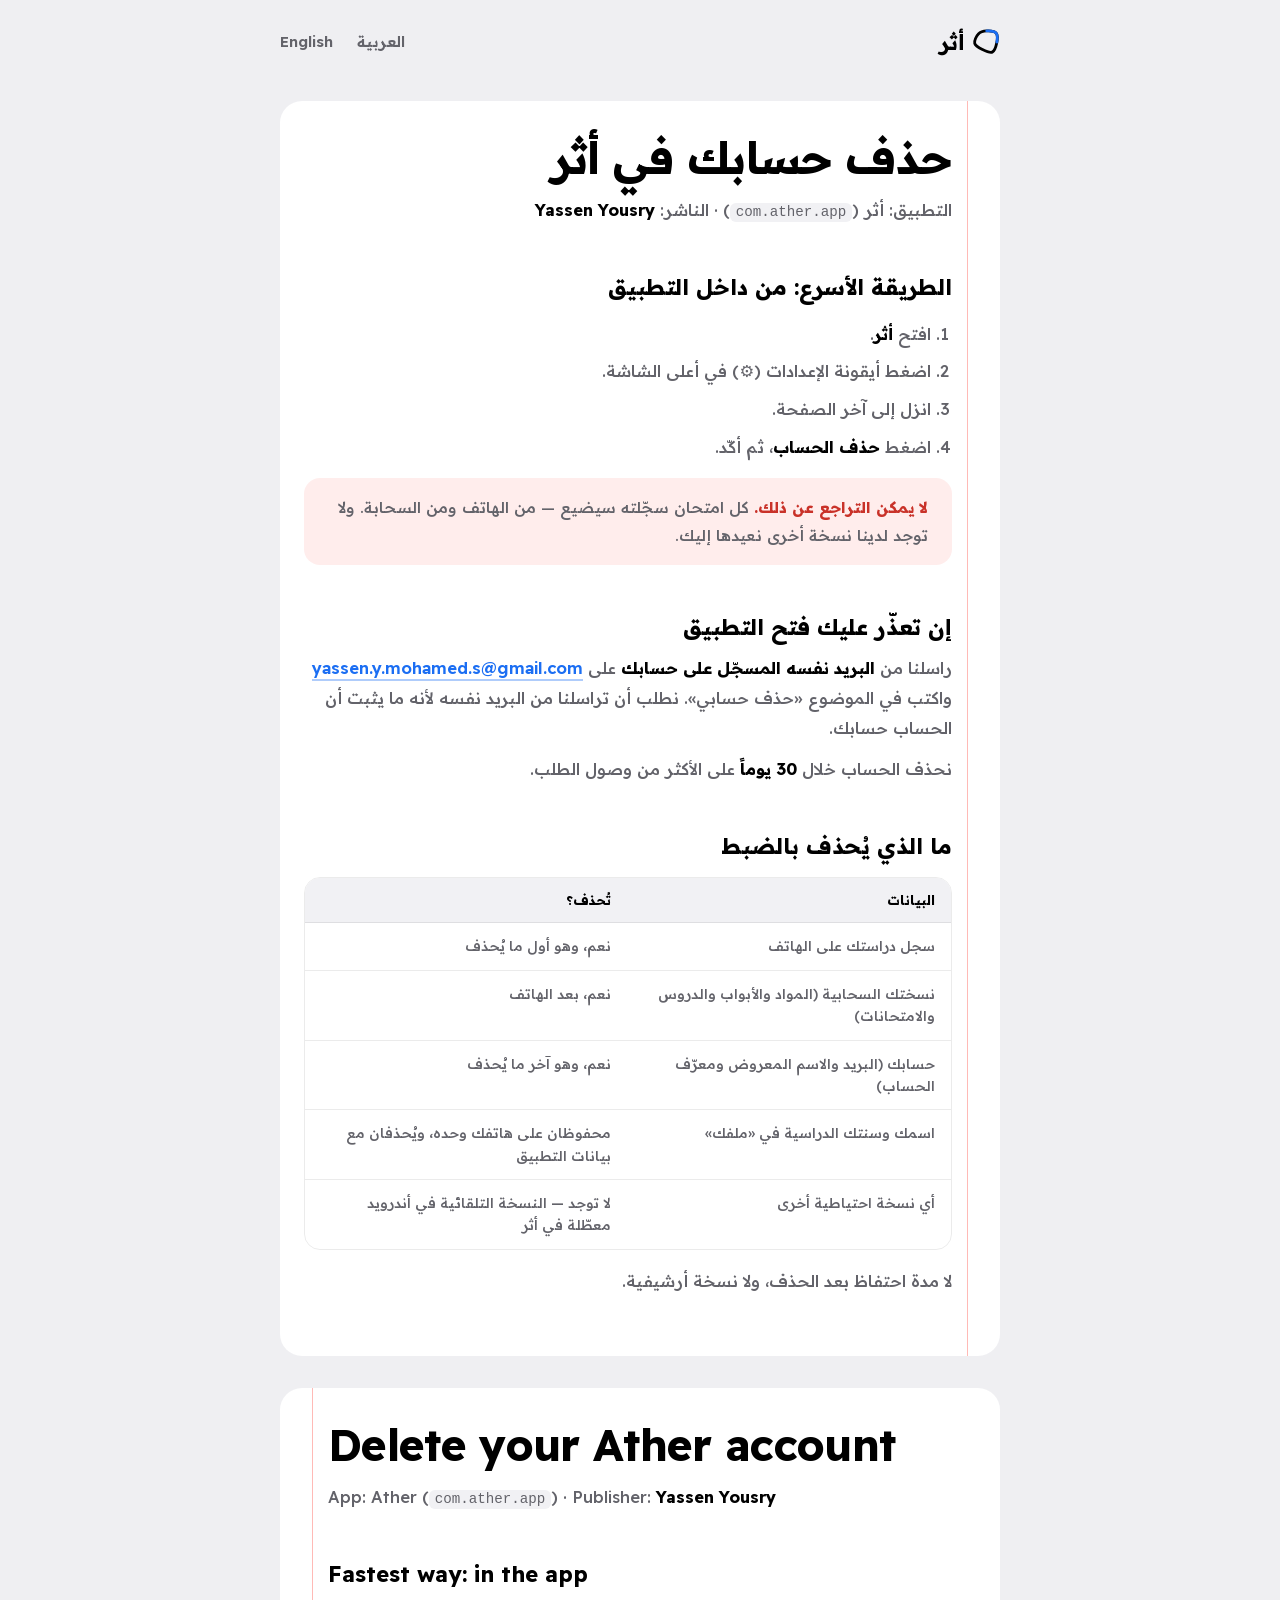
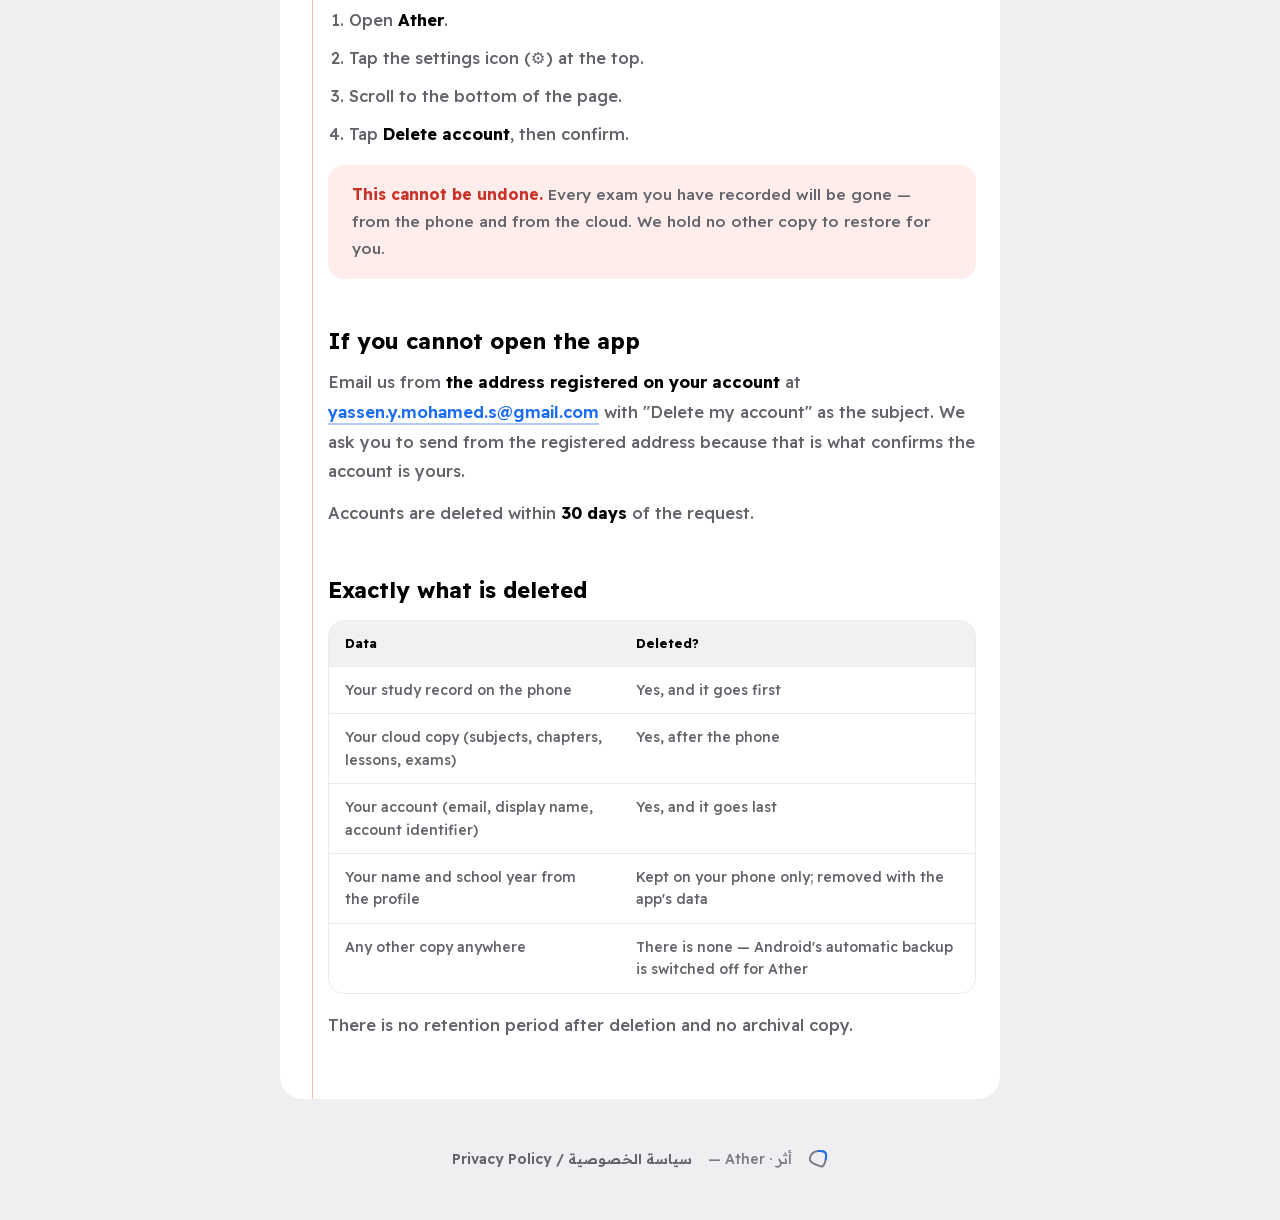
==== commit c2cff789: "site: rebuild the page around the corrected sheets; no app screenshots, human copy, one spacing scal" ====
--- a/public/account-deletion.html
+++ b/public/account-deletion.html
@@ -25,7 +25,7 @@
     <path d="M12 4v11m0 0-4.5-4.5M12 15l4.5-4.5M5 19.5h14" fill="none" stroke="currentColor" stroke-width="2.2" stroke-linecap="round" stroke-linejoin="round"/>
   </symbol>
 </svg>
-<div class="desk doc">
+<div class="page doc">
 
 <header class="topbar">
   <a class="brand" href="./"><svg class="mark" aria-hidden="true"><use href="#mark"/></svg>أثر</a>
--- a/public/assets/ather.css
+++ b/public/assets/ather.css
@@ -1,17 +1,16 @@
 /*
  * Ather — the answer sheet.
  *
- * The site is a corrected exam paper lying on the app's own desk: the app's
- * grey page is the desk, its white card is the sheet, black Readex Pro is the
- * ink. The two state colours keep exactly the meaning they have in the app --
- * red is the teacher's pen, green is the tick -- and the one blue is the
- * student's own ballpoint: what they wrote, and the one thing to do.
+ * A graded exam paper on the app's own desk. The app's grey page is the desk,
+ * its white card is the sheet, black Readex Pro is the ink. Red and green keep
+ * exactly the meaning they have in the app (the teacher's pen, the tick); the
+ * one blue is the student's ballpoint and the one thing to do.
  *
- * Tokens are the app's (lib/core/theme/app_colors.dart, app_spacing.dart,
- * app_typography.dart). Depth is value only, as in the app: no shadows.
+ * Colours, radii and face come from lib/core/theme. Depth is value only, as in
+ * the app: no shadows. Spacing is one 4-based scale, below.
  */
 
-/* ---- Faces ------------------------------------------------------------- */
+/* ---- Faces -------------------------------------------------------------- */
 @font-face {
   font-family: "Readex Pro";
   src: url("./fonts/readex-arabic.woff2") format("woff2");
@@ -26,7 +25,7 @@
   font-display: swap;
   unicode-range: U+0000-00FF, U+0131, U+0152-0153, U+02BB-02BC, U+02C6, U+02DA, U+02DC, U+0304, U+0308, U+0329, U+2000-206F, U+20AC, U+2122, U+2191, U+2193, U+2212, U+2215, U+FEFF, U+FFFD;
 }
-/* Ruqaa is how Egyptian teachers actually write in the margin. Red pen only. */
+/* Ruqaa: how Egyptian teachers actually write in the margin. Red pen only. */
 @font-face {
   font-family: "Pen";
   src: url("./fonts/ruqaa-700-arabic.woff2") format("woff2");
@@ -39,315 +38,308 @@
   src: url("./fonts/ruqaa-700-latin.woff2") format("woff2");
   font-weight: 700;
   font-display: swap;
-  unicode-range: U+0000-00FF, U+0131, U+0152-0153, U+02BB-02BC, U+02C6, U+02DA, U+02DC, U+2000-206F, U+2212, U+2215;
-}
-
-/* ---- AppColors.light --------------------------------------------------- */
+  unicode-range: U+0000-00FF, U+2000-206F, U+2212, U+2215;
+}
+
+/* ---- Tokens: AppColors.light ------------------------------------------- */
 :root {
   color-scheme: light dark;
-  --desk: #EFEFF2;            /* pageBackground */
-  --sheet: #FFFFFF;           /* card */
-  --sheet-under: #F4F4F6;     /* muted: the sheet beneath */
-  --field: #F1F1F4;           /* fill */
-  --ink: #000000;             /* textPrimary */
-  --ink-2: #63636A;           /* textSecondary */
-  --ink-3: #7A7A80;           /* textTertiary */
-  --rule: rgba(0, 0, 0, .09);
-  --rule-strong: rgba(0, 0, 0, .75);
-  --ballpoint: #1B6EF3;       /* accent */
+  --desk: #EFEFF2;
+  --sheet: #FFFFFF;
+  --field: #F1F1F4;
+  --ink: #000000;
+  --ink-2: #63636A;
+  --ink-3: #7A7A80;
+  --rule: rgba(0, 0, 0, .08);
+  --rule-strong: rgba(0, 0, 0, .7);
+  --ballpoint: #1B6EF3;
   --on-ballpoint: #FFFFFF;
   --ballpoint-soft: rgba(27, 110, 243, .12);
-  --pen: #FF3B30;             /* wrong */
-  --pen-text: #C93229;        /* wrongText: pen at text size */
-  --pen-soft: rgba(255, 59, 48, .10);
-  --tick: #34C759;            /* right */
-  --tick-text: #1B7F3B;       /* rightText */
-  --margin: rgba(255, 59, 48, .38);
-
-  --r-sheet: 22px;            /* AppRadius.sheet */
-  --r-card: 16px;             /* AppRadius.card */
-  --r-button: 14px;           /* AppRadius.button */
-  --r-input: 12px;            /* AppRadius.input */
-  --r-pill: 999px;
-
-  --line: 34px;               /* the ruling of the answer lines */
-  --gutter: 16px;             /* AppSpacing.pageMargin */
-  --margin-x: 30px;           /* the ruled margin, inline-start */
-
-  --ease: cubic-bezier(.23, 1, .32, 1);   /* AppMotion.standard */
-  --ease-press: cubic-bezier(.34, 1.4, .64, 1);
-}
-
-/* ---- AppColors.dark ---------------------------------------------------- */
+  --pen: #FF3B30;
+  --pen-text: #C93229;
+  --pen-soft: rgba(255, 59, 48, .09);
+  --tick: #34C759;
+  --tick-text: #1B7F3B;
+  --margin-rule: rgba(255, 59, 48, .35);
+
+  /* AppRadius */
+  --r-sheet: 22px; --r-card: 16px; --r-button: 14px; --r-input: 12px; --r-pill: 999px;
+
+  /* One spacing scale, 4-based */
+  --s1: 4px; --s2: 8px; --s3: 12px; --s4: 16px; --s5: 24px; --s6: 32px;
+  --s7: 48px; --s8: 64px; --s9: 96px; --s10: 128px;
+
+  --gutter: 20px;
+  --margin-x: 28px;        /* the ruled margin of the sheet, inline-start */
+
+  --ease: cubic-bezier(.23, 1, .32, 1);          /* AppMotion.standard */
+  --ease-press: cubic-bezier(.34, 1.4, .64, 1);  /* AppMotion.pressCurve */
+}
+
+/* ---- Tokens: AppColors.dark -------------------------------------------- */
 @media (prefers-color-scheme: dark) {
   :root {
     --desk: #000000;
     --sheet: #1C1C1E;
-    --sheet-under: #161618;
     --field: #2A2A2E;
     --ink: #FFFFFF;
     --ink-2: #A1A1A8;
     --ink-3: #88888E;
     --rule: rgba(255, 255, 255, .09);
-    --rule-strong: rgba(255, 255, 255, .8);
+    --rule-strong: rgba(255, 255, 255, .75);
     --ballpoint: #4D9BFF;
     --on-ballpoint: #04203F;
     --ballpoint-soft: rgba(77, 155, 255, .18);
     --pen-text: #FF6961;
-    --pen-soft: rgba(255, 59, 48, .15);
+    --pen-soft: rgba(255, 59, 48, .14);
     --tick-text: #34C759;
-    --margin: rgba(255, 59, 48, .45);
+    --margin-rule: rgba(255, 59, 48, .45);
   }
 }
 
-/* ---- Base -------------------------------------------------------------- */
+/* ---- Base --------------------------------------------------------------- */
 *, *::before, *::after { box-sizing: border-box; }
 html { -webkit-text-size-adjust: 100%; scroll-behavior: smooth; scrollbar-color: var(--ink-3) var(--desk); }
 body {
   margin: 0;
   background: var(--desk);
   color: var(--ink);
-  font: 500 16px/1.6 "Readex Pro", system-ui, sans-serif;
-  font-feature-settings: "tnum" 1;              /* AppTypography._tabular */
+  font: 500 17px/1.75 "Readex Pro", system-ui, sans-serif;
+  font-feature-settings: "tnum" 1;
   -webkit-font-smoothing: antialiased;
   text-rendering: optimizeLegibility;
-  caret-color: var(--ballpoint);
 }
 ::selection { background: var(--ballpoint-soft); color: var(--ink); }
-img, svg { display: block; }
-a { color: var(--ballpoint); font-weight: 600; text-decoration-thickness: 1.5px; text-underline-offset: 4px; }
+svg { display: block; }
+a { color: var(--ballpoint); font-weight: 600; text-decoration: underline; text-decoration-thickness: 1.5px; text-underline-offset: 5px; text-decoration-color: color-mix(in srgb, currentColor 35%, transparent); }
 a:hover { text-decoration-color: currentColor; }
 :focus-visible { outline: 2.5px solid var(--ballpoint); outline-offset: 3px; border-radius: 6px; }
-p { margin: 0 0 12px; }
-strong, b { font-weight: 700; }
-
-.desk { max-width: 1120px; margin: 0 auto; padding: 14px var(--gutter) 72px; overflow-x: clip; }
-.visually-hidden { position: absolute; width: 1px; height: 1px; overflow: hidden; clip-path: inset(50%); white-space: nowrap; }
-
-/* ---- Top bar ----------------------------------------------------------- */
-.topbar { display: flex; align-items: center; justify-content: space-between; gap: 12px; margin-bottom: 22px; }
-.brand { display: inline-flex; align-items: center; gap: 8px; color: var(--ink); font-size: 22px; font-weight: 700; letter-spacing: -.3px; text-decoration: none; }
-.mark { width: 30px; height: 30px; flex: none; }
-.lang { display: inline-flex; gap: 4px; }
-.lang a {
-  padding: 7px 14px; border-radius: var(--r-pill);
-  color: var(--ink-2); font-size: 14px; font-weight: 700; line-height: 1.2; text-decoration: none;
-}
-.lang a[aria-current="true"] { background: var(--sheet); color: var(--ink); }
-
-/* ---- The sheet --------------------------------------------------------- */
+p { margin: 0; }
+h1, h2, h3 { margin: 0; font-weight: 700; text-wrap: balance; }
+b, strong { font-weight: 700; color: var(--ink); }
+
+.page { max-width: 1160px; margin: 0 auto; padding: 0 var(--gutter); }
+
+/* ---- Top bar ------------------------------------------------------------ */
+.topbar { display: flex; align-items: center; justify-content: space-between; gap: var(--s4); padding: var(--s4) 0; }
+.brand { display: inline-flex; align-items: center; gap: var(--s2); color: var(--ink); font-size: 21px; font-weight: 700; text-decoration: none; }
+.mark { width: 28px; height: 28px; flex: none; }
+.topnav { display: flex; align-items: center; gap: var(--s5); }
+.topnav a { color: var(--ink-2); font-size: 15px; font-weight: 600; text-decoration: none; }
+.topnav a:hover { color: var(--ink); }
+
+/* ---- Type --------------------------------------------------------------- */
+.display { font-size: clamp(40px, 10.5vw, 80px); line-height: 1.12; letter-spacing: -.02em; }
+[lang="en"] .display { letter-spacing: -.035em; line-height: 1.02; }
+.h2 { font-size: clamp(28px, 6.4vw, 44px); line-height: 1.2; letter-spacing: -.015em; }
+[lang="en"] .h2 { letter-spacing: -.03em; }
+.lede { font-size: clamp(18px, 4.6vw, 21px); line-height: 1.75; color: var(--ink-2); max-width: 30em; }
+.body { color: var(--ink-2); max-width: 32em; }
+.body + .body { margin-top: var(--s4); }
+.fine { font-size: 14px; line-height: 1.6; color: var(--ink-3); }
+
+/* The student's own emphasis: a ballpoint underline under one word. */
+.inked { position: relative; white-space: nowrap; }
+.inked svg { position: absolute; inset-inline: -2%; bottom: -.12em; width: 104%; height: .32em; overflow: visible; }
+.inked path { fill: none; stroke: var(--ballpoint); stroke-width: 4; stroke-linecap: round; vector-effect: non-scaling-stroke; }
+
+/* ---- Actions ------------------------------------------------------------ */
+.actions { display: flex; flex-wrap: wrap; align-items: center; gap: var(--s4) var(--s5); }
+.btn {
+  display: inline-flex; align-items: center; justify-content: center; gap: var(--s2);
+  min-height: 56px; padding: 0 var(--s6); border-radius: var(--r-button);
+  background: var(--ballpoint); color: var(--on-ballpoint);
+  font-size: 18px; font-weight: 700; line-height: 1.2; text-decoration: none;
+  transition: transform 140ms var(--ease-press), background-color 160ms var(--ease);
+}
+.btn:hover { background: color-mix(in srgb, var(--ballpoint) 86%, var(--ink)); }
+.btn:active { transform: scale(.97); }
+.btn svg { width: 20px; height: 20px; }
+.textlink { font-size: 16px; }
+
+/* ---- Hero ---------------------------------------------------------------- */
+.hero { display: grid; gap: var(--s7); padding: var(--s6) 0 var(--s9); }
+.hero-copy { display: grid; gap: var(--s5); align-content: center; }
+.hero-copy .actions { margin-top: var(--s3); }
+.hero-copy .fine { margin-top: calc(-1 * var(--s2)); }
+
+/* ---- The sheet ---------------------------------------------------------- */
 .sheet {
   position: relative;
   background: var(--sheet);
   border-radius: var(--r-sheet);
-  padding: 22px 20px 24px;
-  padding-inline-start: calc(var(--margin-x) + 14px);
-  margin: 0 0 28px;
-}
-/* The ruled margin every answer booklet has, where the marks go. 1px, not a stripe. */
+  padding: var(--s5) var(--s5) var(--s6);
+  padding-inline-start: calc(var(--margin-x) + var(--s4));
+  width: 100%;
+  max-width: 560px;
+}
 .sheet::after {
   content: ""; position: absolute; inset-block: 0; inset-inline-start: var(--margin-x);
-  width: 1px; background: var(--margin); pointer-events: none;
-}
-.sheet.plain::after { display: none; }
-.sheet.plain { padding-inline-start: 20px; }
-
-/* A second sheet under the first: a stack of papers, told by value alone. */
-.stack { position: relative; }
-.stack::before {
-  content: ""; position: absolute; inset: 10px 6px -8px; border-radius: var(--r-sheet);
-  background: var(--sheet-under); transform: rotate(2.2deg); z-index: 0;
-}
-@media (prefers-color-scheme: dark) { .stack::before { background: #2A2A2E; } }
-.stack > .sheet { z-index: 1; transform: rotate(-1deg); }
-
-/* Header fields: الاسم / المادة, filled in by the student's ballpoint. */
-.fields { display: grid; gap: 6px; margin: 0 0 20px; padding-inline-end: 96px; min-height: 76px; }
-.field { display: flex; align-items: baseline; gap: 8px; border-bottom: 1px dashed var(--rule-strong); padding-bottom: 3px; font-size: 13px; color: var(--ink-2); font-weight: 600; }
-.field b { color: var(--ballpoint); font-weight: 600; font-size: 15px; }
-
-/* The score box and the red circle the pen draws round it. */
+  width: 1px; background: var(--margin-rule); pointer-events: none;
+}
+.sheet-head {
+  display: flex; align-items: flex-start; justify-content: space-between; gap: var(--s4);
+  padding-bottom: var(--s4); margin-bottom: var(--s2); border-bottom: 1.5px solid var(--rule-strong);
+}
+.sheet-head .subject { display: grid; gap: 2px; }
+.sheet-head .subject b { font-size: 17px; line-height: 1.4; }
+.sheet-head .subject span { font-size: 14px; color: var(--ink-2); line-height: 1.4; }
+
+/* Score box, circled by the pen. */
 .score {
-  position: absolute; inset-block-start: 18px; inset-inline-end: 16px;
-  width: 78px; height: 78px; display: grid; place-items: center;
-  border: 1.5px solid var(--rule-strong); border-radius: var(--r-input);
-  text-align: center; line-height: 1;
-}
-.score .got { font-family: "Pen", "Readex Pro", serif; font-weight: 700; font-size: 32px; color: var(--pen); transform: translateY(-4px) rotate(-6deg); }
-.score .of { position: absolute; bottom: 9px; inset-inline: 0; font-size: 12px; font-weight: 700; color: var(--ink-2); }
-.score .of::before { content: ""; display: block; width: 36px; height: 1.5px; margin: 0 auto 4px; background: var(--pen); transform: rotate(-6deg); }
-.score .ring { position: absolute; inset: -14px; width: calc(100% + 28px); height: calc(100% + 28px); overflow: visible; }
-
-.pen-stroke { fill: none; stroke: var(--pen); stroke-width: 2.6; stroke-linecap: round; stroke-linejoin: round; }
-.tick-stroke { fill: none; stroke: var(--tick); stroke-width: 3; stroke-linecap: round; stroke-linejoin: round; }
-
-/* Margin notes: Ruqaa, red pen, slightly off the horizontal like a real hand. */
-.note-pen {
-  font-family: "Pen", "Readex Pro", serif; font-weight: 700; color: var(--pen-text);
-  font-size: 22px; line-height: 1.25; transform: rotate(-3deg); display: inline-block;
-}
-
-/* ---- Type -------------------------------------------------------------- */
-.answer {
-  font-size: clamp(38px, 11vw, 76px); font-weight: 700; letter-spacing: -.02em; line-height: 1.1;
-  margin: 0 0 18px; text-wrap: balance;
-}
-[lang="en"] .answer { letter-spacing: -.03em; }
-h2.q {
-  font-size: clamp(26px, 6.6vw, 40px); font-weight: 700; letter-spacing: -.015em; line-height: 1.2;
-  margin: 0 0 14px; text-wrap: balance;
-}
-.lined {
-  font-size: 17px; line-height: var(--line); color: var(--ink-2); margin: 0 0 22px; max-width: 34em;
-  background: repeating-linear-gradient(to bottom, transparent 0 calc(var(--line) - 1px), var(--rule) calc(var(--line) - 1px) var(--line));
-}
-.lined b { color: var(--ink); }
-.small { font-size: 13px; color: var(--ink-2); line-height: 1.5; }
-
-/* ---- The one action ---------------------------------------------------- */
-.cta { display: grid; gap: 10px; justify-items: start; }
-.btn {
-  display: inline-flex; align-items: center; justify-content: center; gap: 10px;
-  min-height: 52px; padding: 0 26px; border-radius: var(--r-button);
-  background: var(--ballpoint); color: var(--on-ballpoint);
-  font-size: 17px; font-weight: 700; line-height: 1.2; text-decoration: none;
-  transition: transform 140ms var(--ease-press), background-color 140ms var(--ease);
-}
-.btn:hover { background: color-mix(in srgb, var(--ballpoint) 88%, var(--ink)); }
-.btn:active { transform: scale(.97); }
-.btn svg { width: 20px; height: 20px; }
-.cta .small { margin: 0; }
-
-/* ---- Graded answers (section: the mark comes from real answers) ------- */
-.answers { list-style: none; margin: 0 0 18px; padding: 0; }
-.answers li {
-  position: relative; display: grid; grid-template-columns: 34px 1fr auto; align-items: center; gap: 8px;
-  min-height: 46px; border-bottom: 1px solid var(--rule); font-size: 15px;
-}
-.answers .n { color: var(--ink-3); font-weight: 700; font-size: 13px; }
-.answers .pts { font-weight: 700; font-size: 14px; color: var(--ink-2); }
-.answers .mk { position: absolute; inset-inline-start: calc(-1 * var(--margin-x) - 10px); width: 26px; height: 26px; }
-.answers .wrong .a { text-decoration: line-through; text-decoration-color: var(--pen); text-decoration-thickness: 2px; color: var(--ink-2); }
-
-.total { display: flex; flex-wrap: wrap; align-items: baseline; gap: 6px 14px; margin: 4px 0 18px; }
-.total .pct { font-size: 44px; font-weight: 700; letter-spacing: -1.5px; line-height: 1; }
-.total .frac { font-size: 14px; font-weight: 700; color: var(--ink-2); }
-
-/* before -> after, the app's own result panel */
-.shift { display: flex; align-items: center; gap: 16px; padding: 14px 16px; border-radius: var(--r-card); background: var(--field); margin: 0 0 14px; }
-.shift div { display: grid; gap: 2px; }
-.shift span { font-size: 12px; font-weight: 700; color: var(--ink-2); }
-.shift b { font-size: 22px; letter-spacing: -.5px; }
-.shift svg { width: 22px; height: 22px; color: var(--ink-3); }
-[dir="rtl"] .shift svg { transform: scaleX(-1); }
-
-.struck { display: inline-flex; align-items: center; gap: 10px; position: relative; padding: 10px 14px; border-radius: var(--r-input); background: var(--field); font-weight: 700; }
-.struck .box { width: 20px; height: 20px; border: 2px solid var(--ink-3); border-radius: 6px; }
-.struck .x { position: absolute; inset: -6px -10px; width: calc(100% + 20px); height: calc(100% + 12px); overflow: visible; }
-
-/* ---- The report: weakest chapter, circled ----------------------------- */
-.report { list-style: none; margin: 0 0 16px; padding: 0; }
-.report li { display: grid; grid-template-columns: 1fr auto; gap: 4px 12px; align-items: baseline; padding: 12px 0; border-bottom: 1px solid var(--rule); position: relative; }
-.report .name { font-weight: 700; font-size: 16px; }
-.report .sub { grid-column: 1; font-size: 13px; color: var(--ink-2); }
-.report .v { grid-row: 1 / span 2; grid-column: 2; font-size: 22px; font-weight: 700; letter-spacing: -.5px; }
-.report .bar { grid-column: 1 / -1; height: 6px; border-radius: var(--r-pill); background: var(--field); direction: ltr; overflow: hidden; margin-top: 6px; }
-.report .bar i { display: block; height: 100%; width: var(--v); border-radius: inherit; background: var(--ballpoint); }
-.report .weak .v { color: var(--pen); }
-.report .weak .bar i { background: var(--pen); }
-.report .good .v { color: var(--tick-text); }
-.report .good .bar i { background: var(--tick); }
-.report .weak .ring { position: absolute; inset: -4px -12px; width: calc(100% + 24px); height: calc(100% + 8px); overflow: visible; pointer-events: none; }
-.report-note { margin: 4px 0 0; }
-
-/* The 30-day clock */
-.clock { list-style: none; margin: 0 0 14px; padding: 0; }
-.clock li { display: grid; grid-template-columns: 1fr auto; gap: 6px 12px; padding: 12px 0; border-bottom: 1px solid var(--rule); }
-.clock .name { font-weight: 700; }
-.clock .when { font-size: 13px; color: var(--ink-2); font-weight: 600; }
-.clock .days { grid-column: 1 / -1; display: grid; grid-template-columns: repeat(30, 1fr); gap: 2px; direction: ltr; }
+  position: relative; flex: none; width: 72px; height: 72px;
+  display: grid; place-items: center; border: 1.5px solid var(--rule-strong); border-radius: var(--r-input);
+}
+.score .got { font: 700 30px/1 "Pen", serif; color: var(--pen); transform: translateY(-5px) rotate(-6deg); }
+.score .of { position: absolute; bottom: 8px; inset-inline: 0; text-align: center; font-size: 12px; font-weight: 700; line-height: 1; color: var(--ink-2); }
+.score .of::before { content: ""; display: block; width: 34px; height: 1.5px; margin: 0 auto 4px; background: var(--pen); transform: rotate(-6deg); }
+.score svg { position: absolute; inset: -13px; width: calc(100% + 26px); height: calc(100% + 26px); overflow: visible; }
+
+.pen, .tickmark { fill: none; stroke-linecap: round; stroke-linejoin: round; }
+.pen { stroke: var(--pen); stroke-width: 2.6; }
+.tickmark { stroke: var(--tick); stroke-width: 3; }
+
+/* Rows: one line of the paper. The mark sits in the margin. */
+.rows { list-style: none; margin: 0; padding: 0; }
+.rows li {
+  position: relative; display: grid; grid-template-columns: 1fr auto; align-items: center; gap: var(--s1) var(--s4);
+  min-height: 52px; padding: var(--s3) 0; border-bottom: 1px solid var(--rule);
+}
+.rows li:last-child { border-bottom: 0; }
+.rows .t { font-size: 16px; font-weight: 600; line-height: 1.45; }
+.rows .t small { display: block; font-size: 13px; font-weight: 500; color: var(--ink-2); }
+.rows .v { font-size: 15px; font-weight: 700; color: var(--ink-2); }
+.rows .mk { position: absolute; inset-inline-start: calc(-1 * (var(--margin-x) + var(--s4)) + 2px); top: 50%; width: 24px; height: 24px; transform: translateY(-50%); }
+.rows .wrong .t { color: var(--ink-2); text-decoration: line-through; text-decoration-color: var(--pen); text-decoration-thickness: 2px; }
+.rows .wrong .v { color: var(--pen-text); }
+
+.note {
+  font: 700 22px/1.3 "Pen", serif; color: var(--pen-text);
+  display: inline-block; transform: rotate(-2.5deg);
+}
+.rows .note { font-size: 19px; grid-column: 1 / -1; justify-self: start; margin-top: -2px; }
+
+.sheet-foot { display: flex; align-items: baseline; justify-content: space-between; gap: var(--s4); padding-top: var(--s4); margin-top: var(--s2); border-top: 1.5px solid var(--rule-strong); }
+.sheet-foot .pct { font-size: 40px; font-weight: 700; letter-spacing: -1px; line-height: 1; }
+.sheet-foot .fine { color: var(--ink-2); }
+
+/* Checklist sheet: ticked study steps that move nothing. */
+.check li { grid-template-columns: auto 1fr; }
+.check .box { width: 22px; height: 22px; border-radius: 7px; background: var(--ballpoint); display: grid; place-items: center; }
+.check .box svg { width: 14px; height: 14px; }
+.check .box path { fill: none; stroke: var(--on-ballpoint); stroke-width: 3; stroke-linecap: round; stroke-linejoin: round; }
+.check .counts .box { background: none; border: 2px solid var(--ink-3); }
+.check .counts .t { color: var(--ink); }
+.sheet-head .subject .dash { font-size: 30px; font-weight: 700; line-height: 1.1; color: var(--ink-3); }
+
+/* 30-day clock. */
+.clock .days { grid-column: 1 / -1; display: grid; grid-template-columns: repeat(30, 1fr); gap: 3px; direction: ltr; margin-top: var(--s2); }
 .clock .days i { height: 8px; border-radius: 2px; background: var(--field); }
 .clock .days i.on { background: var(--ballpoint); }
 .clock .late .days i.on { background: var(--pen); }
-.clock .late .when { color: var(--pen-text); }
-
-/* ---- Instructions box (تعليمات) --------------------------------------- */
-.rules { border: 1.5px solid var(--rule-strong); border-radius: var(--r-card); padding: 16px 18px 6px; margin: 0 0 8px; }
-.rules h2 { font-size: 20px; font-weight: 700; margin: 0 0 8px; text-decoration: underline; text-decoration-thickness: 1.5px; text-underline-offset: 6px; }
-.rules ol { margin: 0; padding-inline-start: 22px; }
-.rules li { margin: 0 0 10px; padding-inline-start: 4px; }
-.rules li::marker { font-weight: 700; color: var(--ink-3); }
-
-/* ---- Real screens ------------------------------------------------------ */
-.screens { display: flex; gap: 14px; overflow-x: auto; scroll-snap-type: x mandatory; padding: 8px var(--gutter) 18px; margin: 0 calc(-1 * var(--gutter)) 8px; scrollbar-width: none; }
-.screens::-webkit-scrollbar { display: none; }
-.screens figure { margin: 0; flex: 0 0 auto; scroll-snap-align: center; }
-.screens img { width: 200px; height: auto; aspect-ratio: 499 / 1080; border-radius: var(--r-sheet); background: var(--sheet); }
-.screens figure:nth-child(odd) img { transform: rotate(-1.4deg); }
-.screens figure:nth-child(even) img { transform: rotate(1.2deg); }
-.screens figcaption { margin-top: 10px; text-align: center; font-size: 13px; font-weight: 700; color: var(--ink-2); }
-
-/* ---- Hand-in ------------------------------------------------------------ */
-.handin .pen-note { margin: 18px 0 0; padding: 12px 14px; border-radius: var(--r-card); background: var(--pen-soft); font-size: 15px; line-height: 1.6; }
-.handin .pen-note .note-pen { font-size: 20px; transform: none; display: block; margin-bottom: 2px; }
-
-.contact { display: flex; flex-wrap: wrap; gap: 8px 18px; font-size: 15px; }
-footer { display: flex; align-items: center; justify-content: center; gap: 8px; margin-top: 40px; color: var(--ink-3); font-size: 13px; font-weight: 600; }
+.clock .late .v { color: var(--pen-text); }
+
+/* Chapter report, the weakest circled. */
+.report .bar { grid-column: 1 / -1; height: 6px; border-radius: var(--r-pill); background: var(--field); overflow: hidden; direction: ltr; margin-top: var(--s2); }
+.report .bar i { display: block; height: 100%; width: var(--v); border-radius: inherit; background: var(--ballpoint); }
+.report .v { font-size: 20px; color: var(--ink); }
+.report .good .v { color: var(--tick-text); }
+.report .good .bar i { background: var(--tick); }
+.report .weak .v { color: var(--pen-text); }
+.report .weak .bar i { background: var(--pen); }
+.report .weak svg.ring { position: absolute; inset: -4px -22px; width: calc(100% + 44px); height: calc(100% + 8px); overflow: visible; pointer-events: none; }
+
+/* ---- Chapters: text beside one sheet ------------------------------------ */
+.chapter { display: grid; gap: var(--s6); padding: var(--s9) 0 0; }
+.chapter-copy { display: grid; gap: var(--s4); align-content: start; }
+.chapter-copy .h2 { margin-bottom: var(--s1); }
+
+/* ---- Facts (privacy), no container ------------------------------------- */
+.facts { padding: var(--s9) 0 0; display: grid; gap: var(--s6); }
+.facts ul { list-style: none; margin: 0; padding: 0; display: grid; gap: var(--s5); }
+.facts li { display: grid; grid-template-columns: 24px 1fr; gap: var(--s3); color: var(--ink-2); }
+.facts li svg { width: 22px; height: 22px; margin-top: 5px; }
+.facts li b { display: block; }
+
+/* ---- Close --------------------------------------------------------------- */
+.close { padding: var(--s9) 0 var(--s8); display: grid; gap: var(--s5); justify-items: start; }
+.migrate {
+  margin-top: var(--s3); padding: var(--s4) var(--s5); border-radius: var(--r-card);
+  background: var(--pen-soft); max-width: 40em; font-size: 16px; line-height: 1.7; color: var(--ink-2);
+}
+.migrate b { color: var(--pen-text); }
+
+.en { border-top: 1px solid var(--rule); padding-top: var(--s8); margin-top: var(--s6); }
+.en .hero { padding-bottom: var(--s8); }
+.en .display { font-size: clamp(38px, 9vw, 60px); }
+
+footer { display: flex; flex-wrap: wrap; align-items: center; justify-content: space-between; gap: var(--s4); padding: var(--s6) 0 var(--s7); border-top: 1px solid var(--rule); color: var(--ink-3); font-size: 14px; }
+footer nav { display: flex; flex-wrap: wrap; gap: var(--s2) var(--s5); }
+footer a { color: var(--ink-2); font-weight: 600; text-decoration: none; }
+footer a:hover { color: var(--ink); }
+footer .brand { font-size: 16px; color: var(--ink-2); }
 footer .mark { width: 20px; height: 20px; }
 
-/* ---- Layout: two columns once there is room --------------------------- */
-.pair { display: grid; gap: 0 28px; }
-@media (min-width: 900px) {
-  .desk { padding-top: 22px; }
-  .sheet { padding: 30px 34px 32px; padding-inline-start: calc(var(--margin-x) + 26px); }
-  .hero { display: grid; grid-template-columns: minmax(0, 1.25fr) minmax(0, .75fr); gap: 36px; align-items: center; margin-bottom: 40px; }
-  .hero .stack { margin-top: 18px; }
-  .pair { grid-template-columns: 1fr 1fr; align-items: start; }
-  .screens { justify-content: center; overflow: visible; margin: 0 0 8px; padding: 12px 0 20px; }
-  .screens img { width: 230px; }
-  .fields { padding-inline-end: 110px; }
-}
-.hero-aside { display: none; }
-@media (min-width: 900px) { .hero-aside { display: block; } .hero-aside img { width: 100%; max-width: 300px; margin-inline: auto; border-radius: var(--r-sheet); transform: rotate(2deg); } }
-
-/* ---- English half ------------------------------------------------------- */
-#en { margin-top: 56px; }
-
-/* ---- Motion: the pen marks the paper, once ---------------------------- */
+/* ---- Wider screens ------------------------------------------------------ */
+@media (min-width: 880px) {
+  :root { --gutter: 40px; --margin-x: 32px; }
+  .topbar { padding: var(--s5) 0; }
+  .hero { grid-template-columns: minmax(0, 1.05fr) minmax(0, .95fr); gap: var(--s8); align-items: center; padding: var(--s7) 0 var(--s10); }
+  .hero .sheet { justify-self: end; }
+  .sheet { padding: var(--s6) var(--s6) var(--s6); padding-inline-start: calc(var(--margin-x) + var(--s5)); }
+  .rows .mk { inset-inline-start: calc(-1 * (var(--margin-x) + var(--s5)) + 4px); }
+  .chapter { grid-template-columns: minmax(0, .85fr) minmax(0, 1.15fr); gap: var(--s8); align-items: center; padding-top: var(--s10); }
+  .chapter.flip { grid-template-columns: minmax(0, 1.15fr) minmax(0, .85fr); }
+  .chapter.flip .chapter-copy { order: 2; }
+  .chapter .sheet { justify-self: center; }
+  .facts { gap: var(--s7); padding-top: var(--s10); }
+  .facts ul { grid-template-columns: 1fr 1fr; gap: var(--s7) var(--s8); max-width: 980px; }
+  .facts li p { max-width: 30em; }
+  .close { padding-top: var(--s10); justify-items: center; text-align: center; }
+  .close .actions { justify-content: center; }
+  .close .migrate { text-align: start; }
+}
+
+/* ---- Motion: the pen marks each sheet once ------------------------------ */
 .draw { stroke-dasharray: var(--len, 400); stroke-dashoffset: 0; }
 @media (prefers-reduced-motion: no-preference) {
   .js .draw { stroke-dashoffset: var(--len, 400); }
-  .js .marked .draw, .js .draw.now { animation: draw 520ms var(--ease) forwards; animation-delay: var(--d, 0ms); }
-  .js .marked .fade, .js .fade.now { animation: fade 360ms var(--ease) both; animation-delay: var(--d, 0ms); }
-  .js .fade { opacity: 0; }
+  .js .marked .draw { animation: draw 560ms var(--ease) forwards; animation-delay: var(--d, 0ms); }
+  .js .note.later { opacity: 0; }
+  .js .marked .note.later { animation: settle 420ms var(--ease) forwards; animation-delay: var(--d, 0ms); }
   @keyframes draw { to { stroke-dashoffset: 0; } }
-  @keyframes fade { from { opacity: 0; transform: translateY(6px) rotate(-3deg); } to { opacity: 1; transform: rotate(-3deg); } }
-}
-
-/* ---- Read pages (privacy, account deletion) --------------------------- */
-.doc { max-width: 760px; }
+  @keyframes settle { from { opacity: 0; transform: translateY(6px) rotate(-2.5deg); } to { opacity: 1; transform: rotate(-2.5deg); } }
+}
+
+/* ---- Read pages: privacy, account deletion ----------------------------- */
+.doc { max-width: 800px; }
 .doc > section {
   position: relative; background: var(--sheet); border-radius: var(--r-sheet);
-  padding: 24px 20px 26px; padding-inline-start: calc(var(--margin-x) + 14px); margin-bottom: 28px;
-}
-.doc > section::after { content: ""; position: absolute; inset-block: 0; inset-inline-start: var(--margin-x); width: 1px; background: var(--margin); }
-.doc h1 { font-size: clamp(28px, 7vw, 40px); font-weight: 700; letter-spacing: -.015em; line-height: 1.15; margin: 0 0 8px; text-wrap: balance; }
-.doc h2 { font-size: 21px; font-weight: 700; line-height: 1.3; margin: 34px 0 10px; text-wrap: balance; }
-.doc h3 { font-size: 17px; font-weight: 700; margin: 22px 0 6px; }
-.doc p, .doc li { font-size: 16px; line-height: 1.75; max-width: 68ch; }
-.doc li { margin: 6px 0; }
+  padding: var(--s6) var(--s5) var(--s7); padding-inline-start: calc(var(--margin-x) + var(--s4)); margin: var(--s4) 0 var(--s6);
+}
+.doc > section::after { content: ""; position: absolute; inset-block: 0; inset-inline-start: var(--margin-x); width: 1px; background: var(--margin-rule); }
+.doc h1 { font-size: clamp(30px, 7vw, 44px); line-height: 1.15; letter-spacing: -.015em; margin: 0 0 var(--s3); }
+.doc h2 { font-size: 22px; line-height: 1.3; margin: var(--s7) 0 var(--s3); }
+.doc h3 { font-size: 18px; margin: var(--s5) 0 var(--s2); }
+.doc p, .doc li { font-size: 16.5px; line-height: 1.8; max-width: 66ch; color: var(--ink-2); }
+.doc p { margin: 0 0 var(--s3); }
+.doc li { margin: var(--s2) 0; }
 .doc ol, .doc ul { padding-inline-start: 1.3rem; }
-.meta { color: var(--ink-2); font-size: 14px; line-height: 1.7; margin-bottom: 20px; }
+.doc .topbar nav { display: flex; gap: var(--s5); }
+.doc .topbar nav a, .doc .lang a { color: var(--ink-2); font-size: 15px; font-weight: 600; text-decoration: none; }
+.doc .lang { display: flex; gap: var(--s5); }
+.meta { color: var(--ink-3); font-size: 14px; line-height: 1.7; margin-bottom: var(--s5); }
 code { background: var(--field); border-radius: 6px; padding: .1em .4em; font: 500 .86em ui-monospace, "SF Mono", Menlo, monospace; }
-.note, .warn { border-radius: var(--r-card); padding: 14px 16px; margin: 16px 0; font-size: 15px; line-height: 1.7; }
-.note { background: var(--ballpoint-soft); }
-.warn { background: var(--pen-soft); }
-.warn strong:first-child { color: var(--pen-text); }
-.note > :last-child, .warn > :last-child { margin-bottom: 0; }
-.table-card { margin: 16px 0; overflow-x: auto; border-radius: var(--r-card); border: 1px solid var(--rule); }
-table { border-collapse: collapse; width: 100%; font-size: 14px; line-height: 1.55; }
-th, td { text-align: start; vertical-align: top; padding: 11px 14px; border-bottom: 1px solid var(--rule); }
+.doc .note, .doc .warn { font: inherit; transform: none; display: block; color: var(--ink-2); border-radius: var(--r-card); padding: var(--s4) var(--s5); margin: var(--s4) 0; font-size: 15.5px; line-height: 1.75; }
+.doc .note { background: var(--ballpoint-soft); }
+.doc .warn { background: var(--pen-soft); }
+.doc .warn strong:first-child { color: var(--pen-text); }
+.doc .note > :last-child, .doc .warn > :last-child { margin-bottom: 0; }
+.table-card { margin: var(--s4) 0; overflow-x: auto; border-radius: var(--r-card); border: 1px solid var(--rule); }
+table { border-collapse: collapse; width: 100%; font-size: 14px; line-height: 1.6; }
+th, td { text-align: start; vertical-align: top; padding: var(--s3) var(--s4); border-bottom: 1px solid var(--rule); color: var(--ink-2); }
 tr:last-child td { border-bottom: 0; }
-th { background: var(--field); color: var(--ink-2); font-size: 13px; font-weight: 700; }
-@media (max-width: 480px) { table { font-size: 13px; } th, td { padding: 9px 10px; } }
-.doc footer { margin-top: 8px; }
+th { background: var(--field); color: var(--ink); font-size: 13px; font-weight: 700; }
+@media (max-width: 480px) { table { font-size: 13px; } th, td { padding: 10px 12px; } }
+.doc footer { display: flex; justify-content: center; border: 0; padding: var(--s4) 0 var(--s7); }
+.nowrap { white-space: nowrap; }
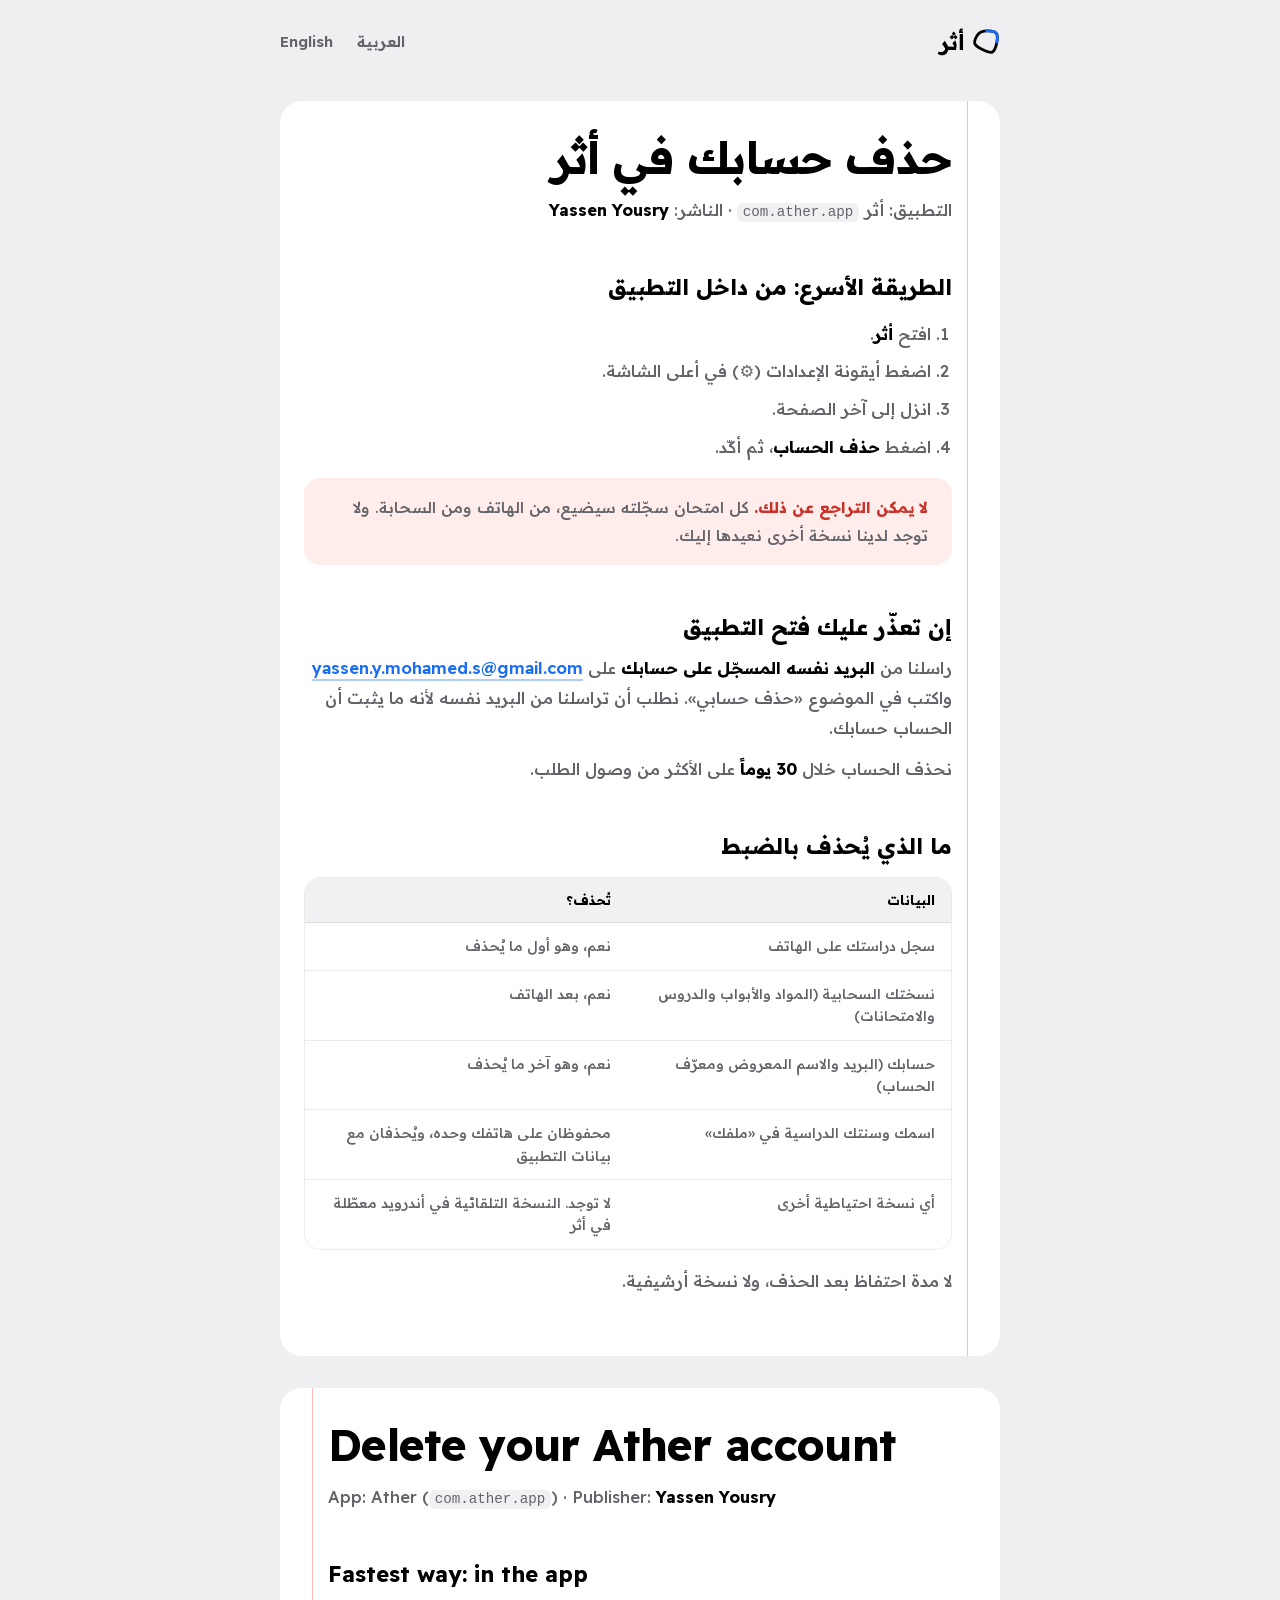
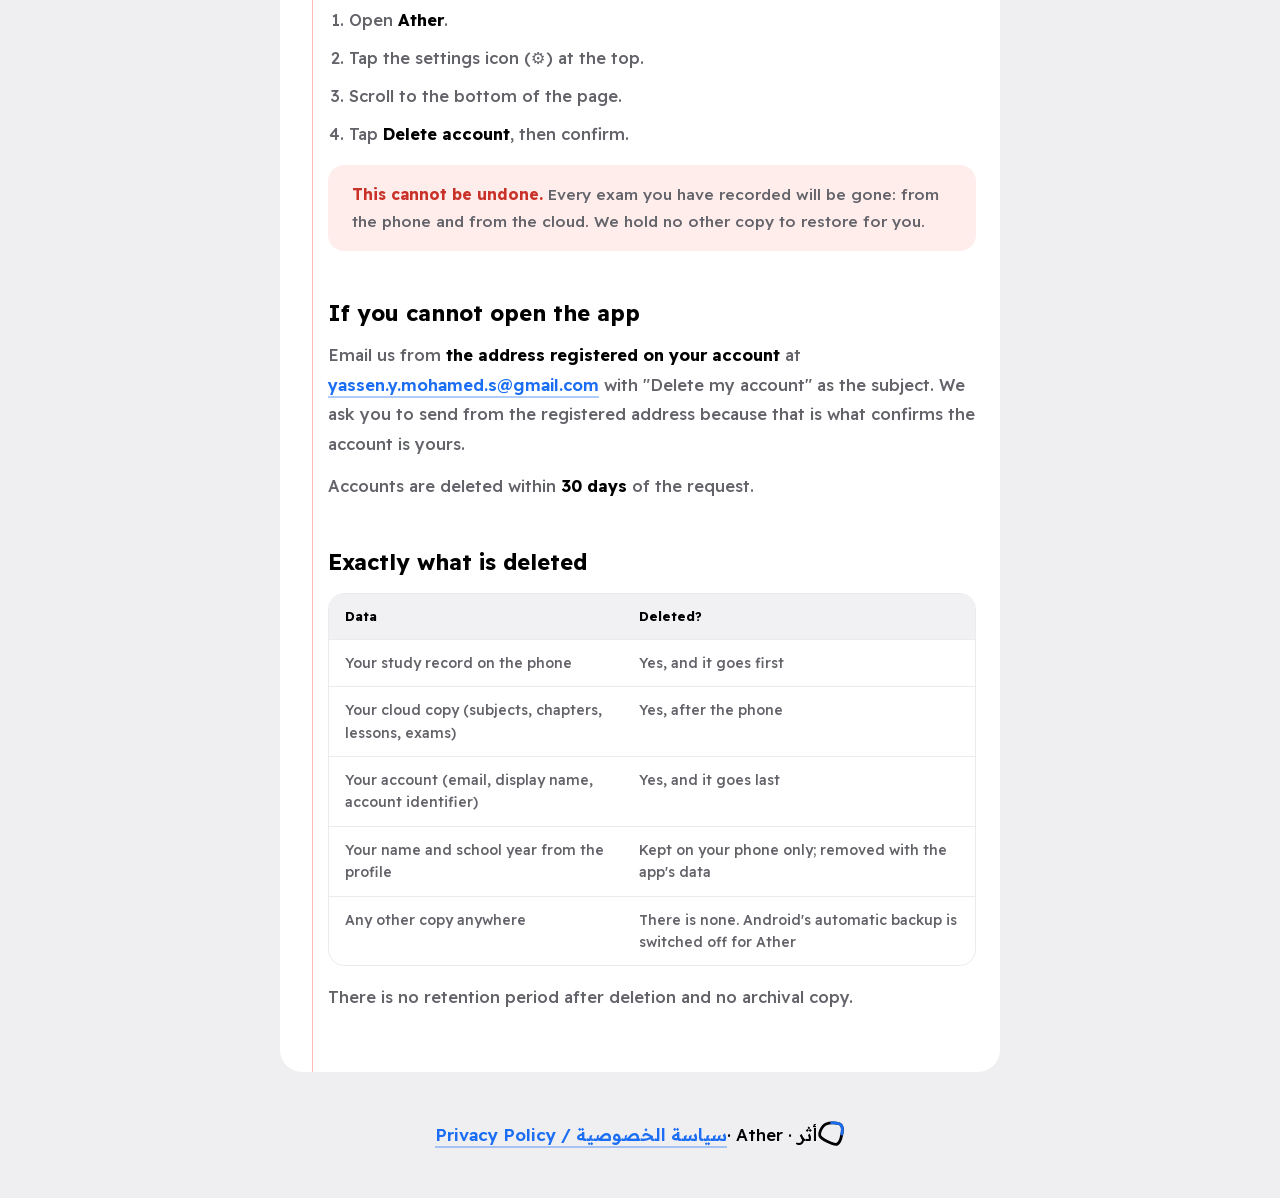
==== commit 30d55294: "site: finish-review fixes -- truthful decay copy, circled weak value, facts as a numbered sheet, spa" ====
--- a/public/account-deletion.html
+++ b/public/account-deletion.html
@@ -3,7 +3,7 @@
 <head>
 <meta charset="utf-8">
 <meta name="viewport" content="width=device-width, initial-scale=1">
-<title>حذف حسابك — أثر / Delete your account — Ather</title>
+<title>حذف حسابك: أثر / Delete your account: Ather</title>
 <meta name="theme-color" content="#EFEFF2" media="(prefers-color-scheme: light)">
 <meta name="theme-color" content="#000000" media="(prefers-color-scheme: dark)">
 <link rel="icon" href="./assets/icon.svg" type="image/svg+xml">
@@ -37,7 +37,7 @@
 
 <section id="ar" lang="ar" dir="rtl">
 <h1>حذف حسابك في أثر</h1>
-<p class="meta">التطبيق: أثر (<code>com.ather.app</code>) · الناشر: <strong>Yassen Yousry</strong></p>
+<p class="meta">التطبيق: أثر <bdi><code>com.ather.app</code></bdi> · الناشر: <strong>Yassen Yousry</strong></p>
 
 <h2>الطريقة الأسرع: من داخل التطبيق</h2>
 <ol>
@@ -48,7 +48,7 @@
 </ol>
 
 <div class="warn">
-  <strong>لا يمكن التراجع عن ذلك.</strong> كل امتحان سجّلته سيضيع — من الهاتف ومن
+  <strong>لا يمكن التراجع عن ذلك.</strong> كل امتحان سجّلته سيضيع، من الهاتف ومن
   السحابة. ولا توجد لدينا نسخة أخرى نعيدها إليك.
 </div>
 
@@ -68,7 +68,7 @@
   <tr><td>نسختك السحابية (المواد والأبواب والدروس والامتحانات)</td><td>نعم، بعد الهاتف</td></tr>
   <tr><td>حسابك (البريد والاسم المعروض ومعرّف الحساب)</td><td>نعم، وهو آخر ما يُحذف</td></tr>
   <tr><td>اسمك وسنتك الدراسية في «ملفك»</td><td>محفوظان على هاتفك وحده، ويُحذفان مع بيانات التطبيق</td></tr>
-  <tr><td>أي نسخة احتياطية أخرى</td><td>لا توجد — النسخة التلقائية في أندرويد معطّلة في أثر</td></tr>
+  <tr><td>أي نسخة احتياطية أخرى</td><td>لا توجد. النسخة التلقائية في أندرويد معطّلة في أثر</td></tr>
 </table></div>
 <p>لا مدة احتفاظ بعد الحذف، ولا نسخة أرشيفية.</p>
 </section>
@@ -86,7 +86,7 @@
 </ol>
 
 <div class="warn">
-  <strong>This cannot be undone.</strong> Every exam you have recorded will be gone —
+  <strong>This cannot be undone.</strong> Every exam you have recorded will be gone:
   from the phone and from the cloud. We hold no other copy to restore for you.
 </div>
 
@@ -106,13 +106,13 @@
   <tr><td>Your cloud copy (subjects, chapters, lessons, exams)</td><td>Yes, after the phone</td></tr>
   <tr><td>Your account (email, display name, account identifier)</td><td>Yes, and it goes last</td></tr>
   <tr><td>Your name and school year from the profile</td><td>Kept on your phone only; removed with the app's data</td></tr>
-  <tr><td>Any other copy anywhere</td><td>There is none — Android's automatic backup is switched off for Ather</td></tr>
+  <tr><td>Any other copy anywhere</td><td>There is none. Android's automatic backup is switched off for Ather</td></tr>
 </table></div>
 <p>There is no retention period after deletion and no archival copy.</p>
 </section>
 
 <footer>
-  <svg class="mark" aria-hidden="true"><use href="#mark"/></svg>  أثر · Ather — <a href="./privacy">سياسة الخصوصية / Privacy Policy</a>
+  <svg class="mark" aria-hidden="true"><use href="#mark"/></svg>  أثر · Ather · <a href="./privacy">سياسة الخصوصية / Privacy Policy</a>
 </footer>
 
 </div>
--- a/public/assets/ather.css
+++ b/public/assets/ather.css
@@ -118,7 +118,7 @@
 h1, h2, h3 { margin: 0; font-weight: 700; text-wrap: balance; }
 b, strong { font-weight: 700; color: var(--ink); }
 
-.page { max-width: 1160px; margin: 0 auto; padding: 0 var(--gutter); }
+.page { max-width: 1200px; margin: 0 auto; padding: 0 var(--gutter); }
 
 /* ---- Top bar ------------------------------------------------------------ */
 .topbar { display: flex; align-items: center; justify-content: space-between; gap: var(--s4); padding: var(--s4) 0; }
@@ -129,14 +129,14 @@
 .topnav a:hover { color: var(--ink); }
 
 /* ---- Type --------------------------------------------------------------- */
-.display { font-size: clamp(40px, 10.5vw, 80px); line-height: 1.12; letter-spacing: -.02em; }
+.display { font-size: clamp(40px, 10.5vw, 68px); line-height: 1.12; letter-spacing: -.02em; }
 [lang="en"] .display { letter-spacing: -.035em; line-height: 1.02; }
 .h2 { font-size: clamp(28px, 6.4vw, 44px); line-height: 1.2; letter-spacing: -.015em; }
 [lang="en"] .h2 { letter-spacing: -.03em; }
 .lede { font-size: clamp(18px, 4.6vw, 21px); line-height: 1.75; color: var(--ink-2); max-width: 30em; }
 .body { color: var(--ink-2); max-width: 32em; }
-.body + .body { margin-top: var(--s4); }
-.fine { font-size: 14px; line-height: 1.6; color: var(--ink-3); }
+.body + .body { margin-top: 0; }
+.fine { font-size: 14px; line-height: 1.6; color: var(--ink-2); }
 
 /* The student's own emphasis: a ballpoint underline under one word. */
 .inked { position: relative; white-space: nowrap; }
@@ -171,7 +171,7 @@
   padding: var(--s5) var(--s5) var(--s6);
   padding-inline-start: calc(var(--margin-x) + var(--s4));
   width: 100%;
-  max-width: 560px;
+  max-width: 520px;
 }
 .sheet::after {
   content: ""; position: absolute; inset-block: 0; inset-inline-start: var(--margin-x);
@@ -208,7 +208,7 @@
 .rows li:last-child { border-bottom: 0; }
 .rows .t { font-size: 16px; font-weight: 600; line-height: 1.45; }
 .rows .t small { display: block; font-size: 13px; font-weight: 500; color: var(--ink-2); }
-.rows .v { font-size: 15px; font-weight: 700; color: var(--ink-2); }
+.rows .v { font-size: 15px; font-weight: 700; color: var(--ink-2); direction: ltr; unicode-bidi: isolate; }
 .rows .mk { position: absolute; inset-inline-start: calc(-1 * (var(--margin-x) + var(--s4)) + 2px); top: 50%; width: 24px; height: 24px; transform: translateY(-50%); }
 .rows .wrong .t { color: var(--ink-2); text-decoration: line-through; text-decoration-color: var(--pen); text-decoration-thickness: 2px; }
 .rows .wrong .v { color: var(--pen-text); }
@@ -222,6 +222,11 @@
 .sheet-foot { display: flex; align-items: baseline; justify-content: space-between; gap: var(--s4); padding-top: var(--s4); margin-top: var(--s2); border-top: 1.5px solid var(--rule-strong); }
 .sheet-foot .pct { font-size: 40px; font-weight: 700; letter-spacing: -1px; line-height: 1; }
 .sheet-foot .fine { color: var(--ink-2); }
+
+/* Numbered lines: the number sits in the margin, like a question number. */
+.numbered li { grid-template-columns: 1fr; }
+.numbered .n { position: absolute; inset-inline-start: calc(-1 * (var(--margin-x) + var(--s4)) + 8px); top: var(--s3); width: 16px; text-align: center; font-size: 14px; font-weight: 700; color: var(--ink-3); line-height: 1.45; }
+.numbered .t small { margin-top: 2px; line-height: 1.6; }
 
 /* Checklist sheet: ticked study steps that move nothing. */
 .check li { grid-template-columns: auto 1fr; }
@@ -247,19 +252,14 @@
 .report .good .bar i { background: var(--tick); }
 .report .weak .v { color: var(--pen-text); }
 .report .weak .bar i { background: var(--pen); }
-.report .weak svg.ring { position: absolute; inset: -4px -22px; width: calc(100% + 44px); height: calc(100% + 8px); overflow: visible; pointer-events: none; }
+.report .weak .v { position: relative; }
+.report .weak svg.ring { position: absolute; inset: -12px -16px; width: calc(100% + 32px); height: calc(100% + 24px); overflow: visible; pointer-events: none; }
 
 /* ---- Chapters: text beside one sheet ------------------------------------ */
 .chapter { display: grid; gap: var(--s6); padding: var(--s9) 0 0; }
 .chapter-copy { display: grid; gap: var(--s4); align-content: start; }
-.chapter-copy .h2 { margin-bottom: var(--s1); }
-
-/* ---- Facts (privacy), no container ------------------------------------- */
-.facts { padding: var(--s9) 0 0; display: grid; gap: var(--s6); }
-.facts ul { list-style: none; margin: 0; padding: 0; display: grid; gap: var(--s5); }
-.facts li { display: grid; grid-template-columns: 24px 1fr; gap: var(--s3); color: var(--ink-2); }
-.facts li svg { width: 22px; height: 22px; margin-top: 5px; }
-.facts li b { display: block; }
+.chapter-copy .h2 { margin-bottom: var(--s2); }
+
 
 /* ---- Close --------------------------------------------------------------- */
 .close { padding: var(--s9) 0 var(--s8); display: grid; gap: var(--s5); justify-items: start; }
@@ -273,31 +273,27 @@
 .en .hero { padding-bottom: var(--s8); }
 .en .display { font-size: clamp(38px, 9vw, 60px); }
 
-footer { display: flex; flex-wrap: wrap; align-items: center; justify-content: space-between; gap: var(--s4); padding: var(--s6) 0 var(--s7); border-top: 1px solid var(--rule); color: var(--ink-3); font-size: 14px; }
-footer nav { display: flex; flex-wrap: wrap; gap: var(--s2) var(--s5); }
-footer a { color: var(--ink-2); font-weight: 600; text-decoration: none; }
-footer a:hover { color: var(--ink); }
-footer .brand { font-size: 16px; color: var(--ink-2); }
-footer .mark { width: 20px; height: 20px; }
+.site-foot { display: flex; flex-wrap: wrap; align-items: center; justify-content: space-between; gap: var(--s4); padding: var(--s6) 0 var(--s7); border-top: 1px solid var(--rule); color: var(--ink-3); font-size: 14px; }
+.site-foot nav { display: flex; flex-wrap: wrap; gap: var(--s2) var(--s5); }
+.site-foot a { color: var(--ink-2); font-weight: 600; text-decoration: none; }
+.site-foot a:hover { color: var(--ink); }
+.site-foot .brand { font-size: 16px; color: var(--ink-2); }
+.site-foot .mark { width: 20px; height: 20px; }
 
 /* ---- Wider screens ------------------------------------------------------ */
 @media (min-width: 880px) {
   :root { --gutter: 40px; --margin-x: 32px; }
   .topbar { padding: var(--s5) 0; }
-  .hero { grid-template-columns: minmax(0, 1.05fr) minmax(0, .95fr); gap: var(--s8); align-items: center; padding: var(--s7) 0 var(--s10); }
+  .hero { grid-template-columns: minmax(0, 1fr) minmax(0, 520px); gap: var(--s8); align-items: center; padding: var(--s7) 0 var(--s10); }
   .hero .sheet { justify-self: end; }
   .sheet { padding: var(--s6) var(--s6) var(--s6); padding-inline-start: calc(var(--margin-x) + var(--s5)); }
   .rows .mk { inset-inline-start: calc(-1 * (var(--margin-x) + var(--s5)) + 4px); }
   .chapter { grid-template-columns: minmax(0, .85fr) minmax(0, 1.15fr); gap: var(--s8); align-items: center; padding-top: var(--s10); }
   .chapter.flip { grid-template-columns: minmax(0, 1.15fr) minmax(0, .85fr); }
   .chapter.flip .chapter-copy { order: 2; }
-  .chapter .sheet { justify-self: center; }
-  .facts { gap: var(--s7); padding-top: var(--s10); }
-  .facts ul { grid-template-columns: 1fr 1fr; gap: var(--s7) var(--s8); max-width: 980px; }
-  .facts li p { max-width: 30em; }
-  .close { padding-top: var(--s10); justify-items: center; text-align: center; }
-  .close .actions { justify-content: center; }
-  .close .migrate { text-align: start; }
+  .chapter .sheet { justify-self: end; }
+  .chapter.flip .sheet { justify-self: start; }
+  .close { padding-top: var(--s10); }
 }
 
 /* ---- Motion: the pen marks each sheet once ------------------------------ */
@@ -343,3 +339,9 @@
 @media (max-width: 480px) { table { font-size: 13px; } th, td { padding: 10px 12px; } }
 .doc footer { display: flex; justify-content: center; border: 0; padding: var(--s4) 0 var(--s7); }
 .nowrap { white-space: nowrap; }
+
+br.lg { display: none; }
+@media (min-width: 880px) { br.lg { display: inline; } }
+@media (max-width: 879px) { .topnav a[href="#how"] { display: none; } }
+.table-card table { min-width: 540px; }
+@media (min-width: 880px) { .hero .display { font-size: clamp(44px, 4.6vw, 58px); } }
